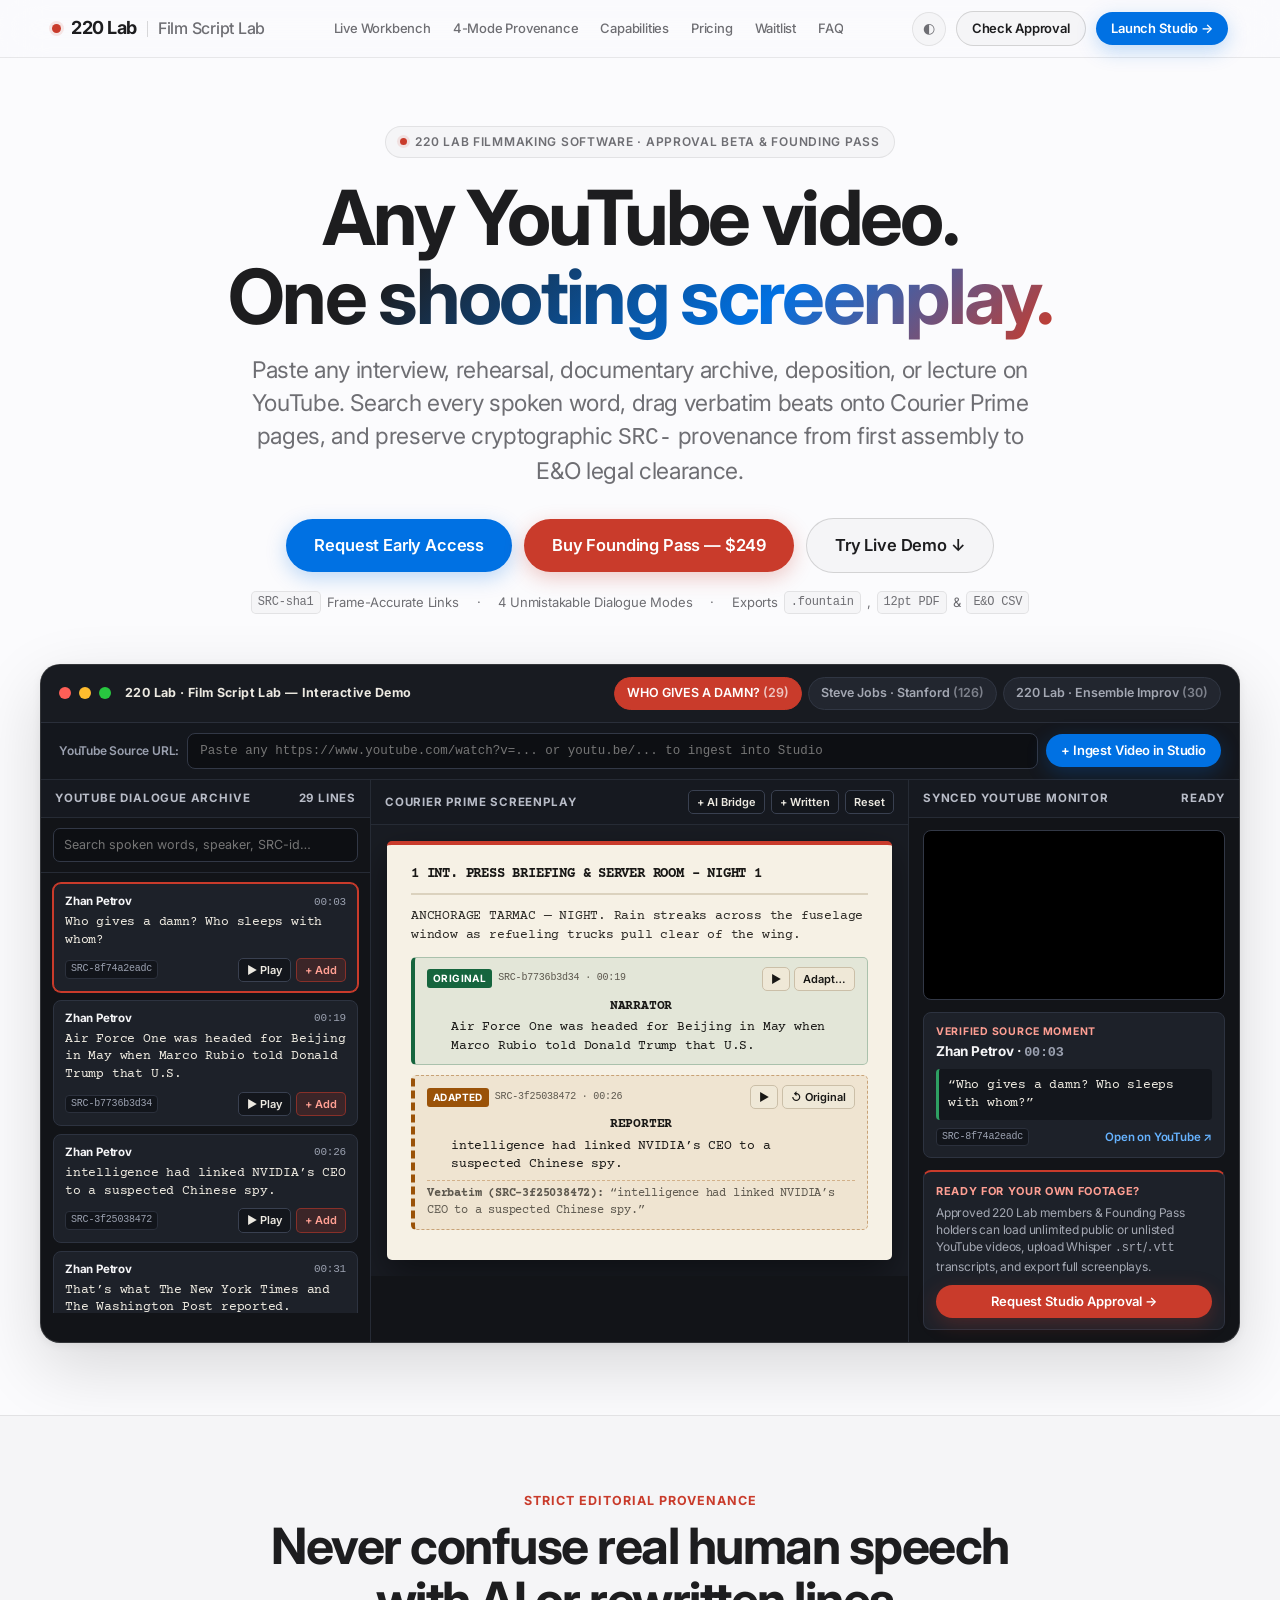
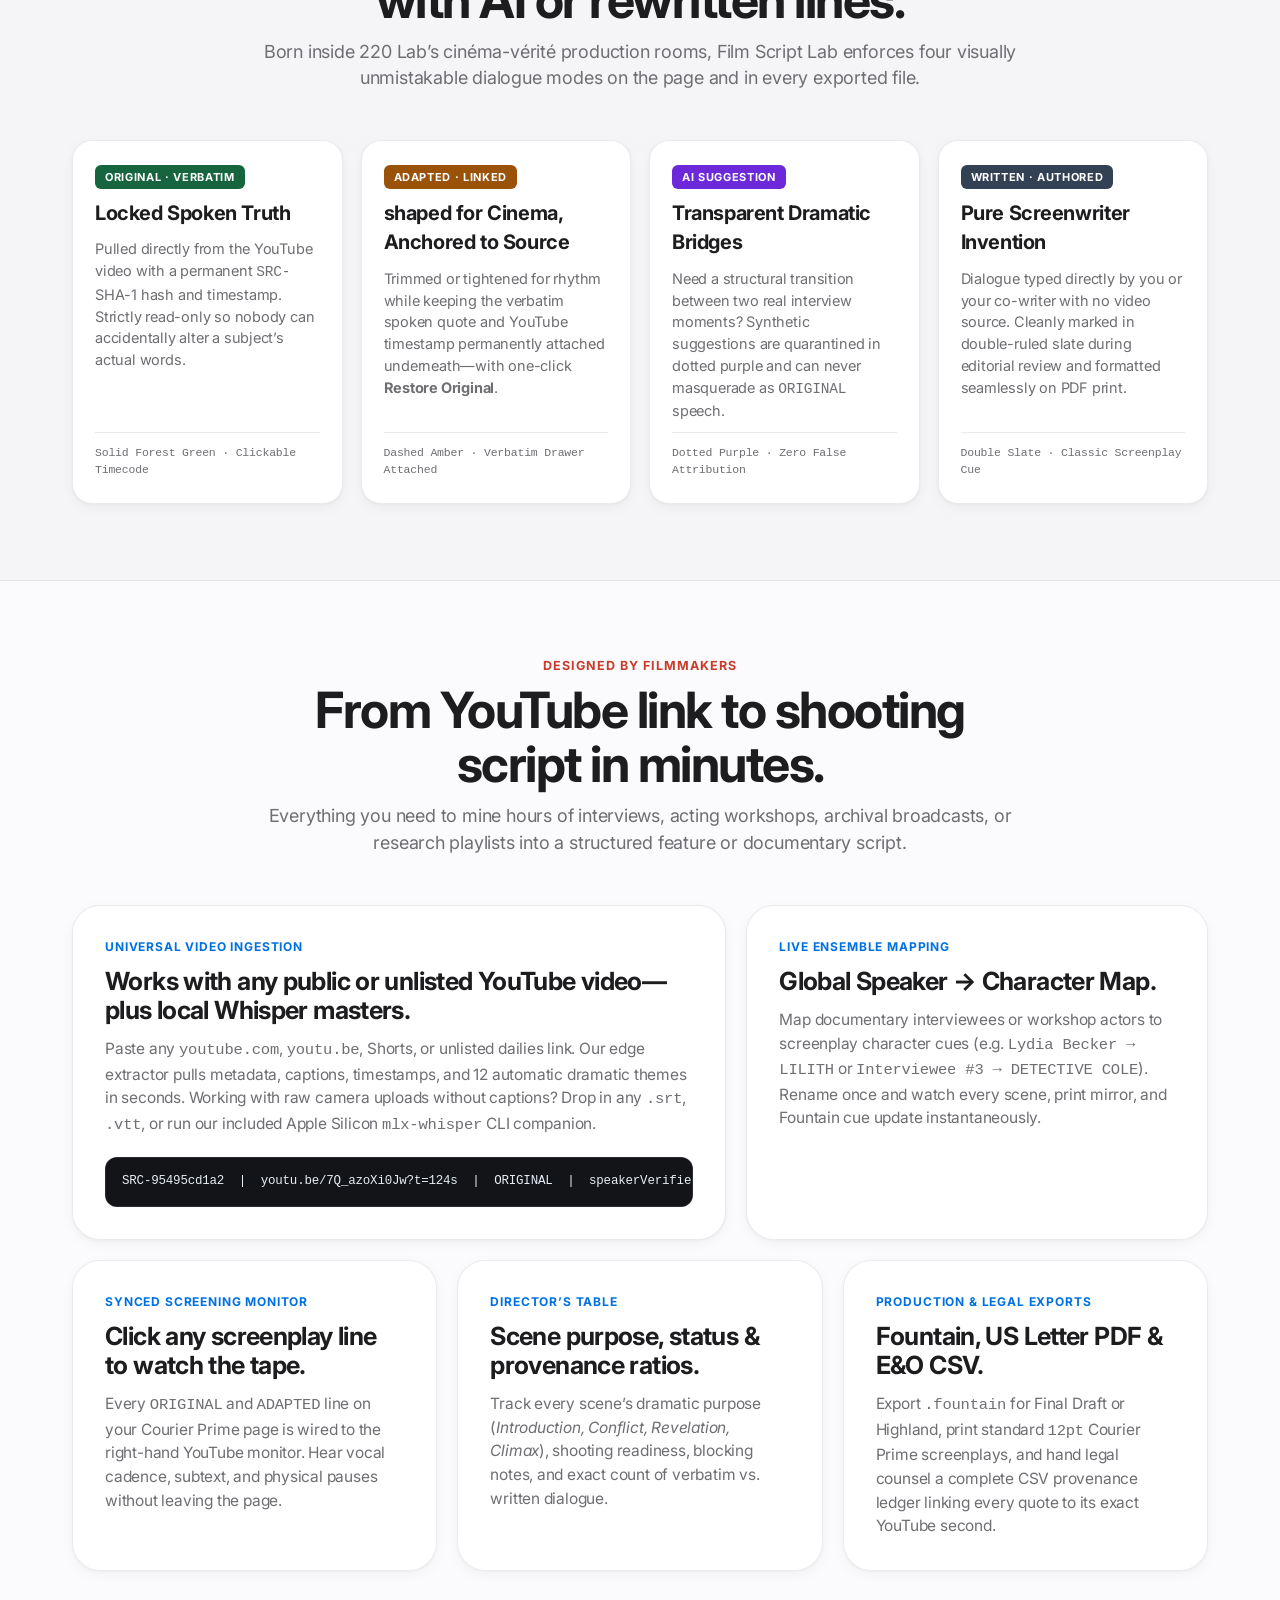
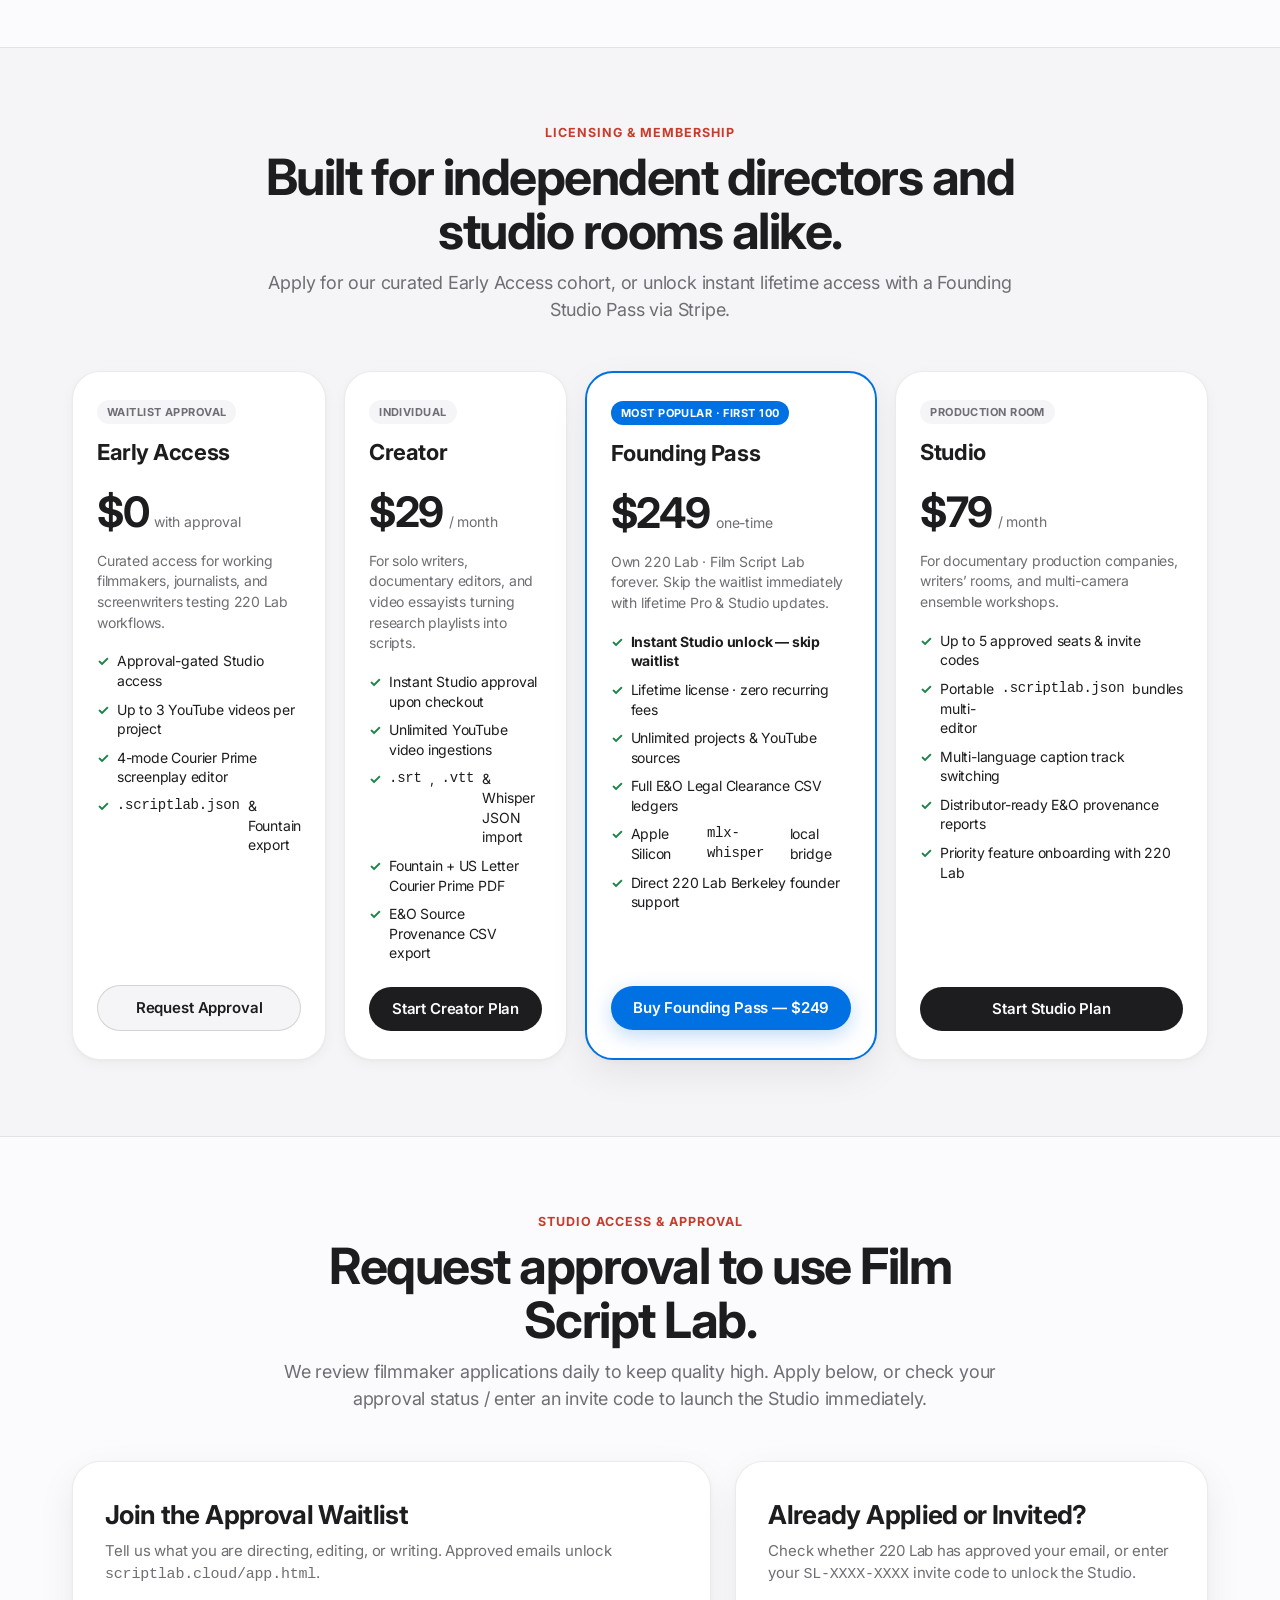
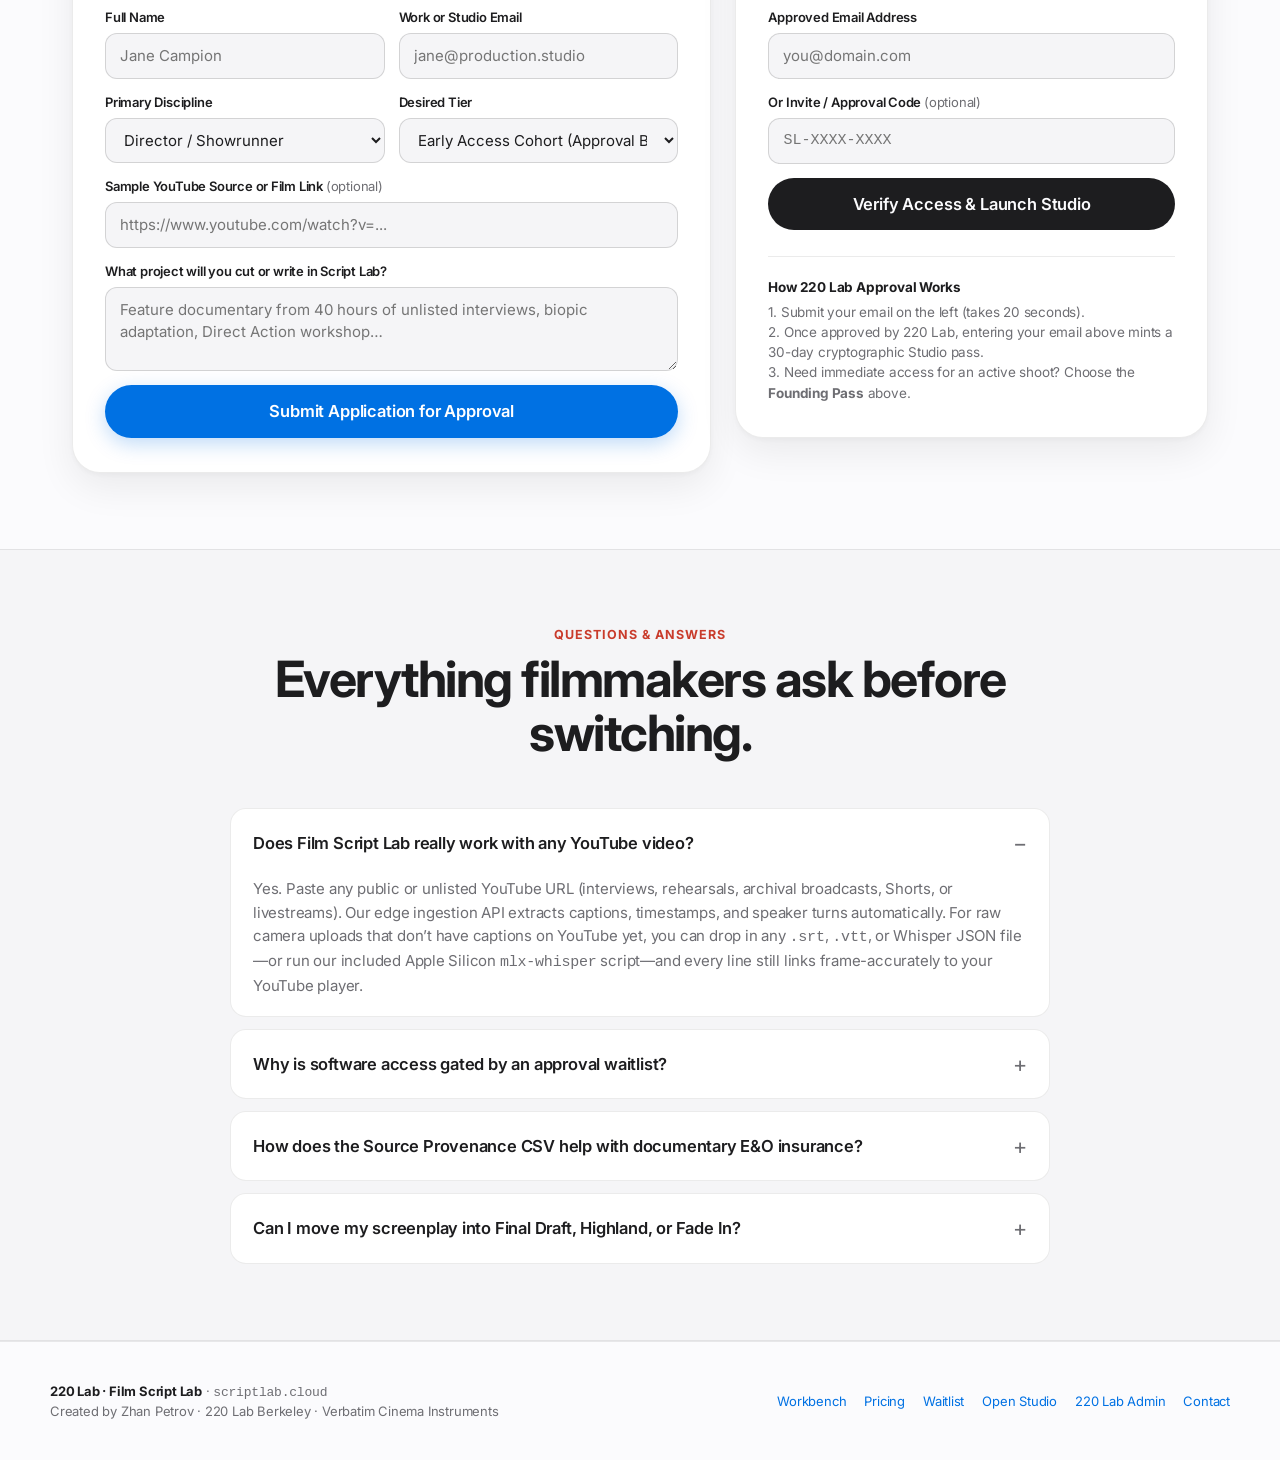
==== index.html @ 3b2b74d0 "Launch 220 Lab · Film Script Lab (scriptlab.cloud) — Apple-design product, waitlist approval gate, e" ====
<!doctype html>
<html lang="en">
<head>
  <meta charset="utf-8" />
  <meta name="viewport" content="width=device-width, initial-scale=1, viewport-fit=cover" />
  <title>220 Lab · Film Script Lab — Turn Any YouTube Video Into a Shooting Screenplay</title>
  <meta name="description" content="Paste any YouTube video — interviews, rehearsals, documentary archives, lectures, or livestreams. Search timestamped dialogue, build Courier Prime scenes in 4 provenance modes, and export Fountain, PDF, and E&amp;O clearance ledgers." />
  <link rel="canonical" href="https://scriptlab.cloud/" />

  <!-- Open Graph / iMessage / Social Preview -->
  <meta property="og:type" content="website" />
  <meta property="og:site_name" content="220 Lab · Film Script Lab" />
  <meta property="og:url" content="https://scriptlab.cloud/" />
  <meta property="og:title" content="220 Lab · Film Script Lab — Verbatim YouTube-to-Screenplay Studio" />
  <meta property="og:description" content="Turn any YouTube video into a shooting screenplay with permanent SRC- SHA-1 timestamp provenance, 4 dialogue modes, Fountain, Courier Prime PDF, and E&amp;O CSV." />
  <meta property="og:image" content="https://scriptlab.cloud/assets/og-card.jpg" />
  <meta property="og:image:width" content="1200" />
  <meta property="og:image:height" content="630" />

  <!-- Twitter Card -->
  <meta name="twitter:card" content="summary_large_image" />
  <meta name="twitter:title" content="220 Lab · Film Script Lab" />
  <meta name="twitter:description" content="Turn any YouTube video into a shooting screenplay with frame-accurate SRC- provenance." />
  <meta name="twitter:image" content="https://scriptlab.cloud/assets/og-card.jpg" />

  <link rel="icon" type="image/svg+xml" href="assets/favicon.svg" />
  <link rel="preconnect" href="https://fonts.googleapis.com" />
  <link rel="preconnect" href="https://fonts.gstatic.com" crossorigin />
  <link href="https://fonts.googleapis.com/css2?family=Courier+Prime:ital,wght@0,400;0,700;1,400&family=Inter:wght@400;500;600;700&display=swap" rel="stylesheet" />
  <link rel="stylesheet" href="styles/apple-product.css?v=20261116" />
</head>
<body id="top">

  <!-- STICKY APPLE FROSTED GLASS BAR -->
  <header class="apple-bar">
    <div class="apple-bar-inner">
      <a class="wordmark" href="#top" aria-label="220 Lab Film Script Lab Home">
        <span class="tally-dot" aria-hidden="true"></span>
        <span class="wordmark-brand">220 Lab</span>
        <span class="wordmark-divider" aria-hidden="true"></span>
        <span class="wordmark-product">Film Script Lab</span>
      </a>

      <nav class="bar-nav" aria-label="Primary">
        <a class="bar-link" href="#live-preview">Live Workbench</a>
        <a class="bar-link" href="#provenance">4-Mode Provenance</a>
        <a class="bar-link" href="#capabilities">Capabilities</a>
        <a class="bar-link" href="#pricing">Pricing</a>
        <a class="bar-link" href="#waitlist">Waitlist</a>
        <a class="bar-link" href="#faq">FAQ</a>
      </nav>

      <div class="bar-actions">
        <button type="button" class="theme-btn" id="theme-toggle" title="Switch Light / Dark appearance" aria-label="Toggle color theme">◐</button>
        <a class="btn-pill secondary sm" href="#waitlist" id="nav-status-btn">Check Approval</a>
        <a class="btn-pill primary sm" href="app.html" id="nav-launch-btn">Launch Studio →</a>
      </div>
    </div>
  </header>

  <main>
    <!-- HERO -->
    <section class="hero-section">
      <div class="eyebrow-pill">
        <span class="tally-dot" style="width:7px;height:7px;"></span>
        <span>220 Lab Filmmaking Software · Approval Beta &amp; Founding Pass</span>
      </div>

      <h1 class="hero-title">
        Any YouTube video.<br />
        <span class="gradient-span">One shooting screenplay.</span>
      </h1>

      <p class="hero-lede">
        Paste any interview, rehearsal, documentary archive, deposition, or lecture on YouTube.
        Search every spoken word, drag verbatim beats onto Courier Prime pages, and preserve cryptographic
        <code>SRC-</code> provenance from first assembly to E&amp;O legal clearance.
      </p>

      <div class="hero-cta-row">
        <a class="btn-pill primary lg" href="#waitlist">Request Early Access</a>
        <button type="button" class="btn-pill cinema lg" data-checkout-tier="lifetime">Buy Founding Pass — $249</button>
        <a class="btn-pill secondary lg" href="#live-preview">Try Live Demo ↓</a>
      </div>

      <div class="hero-proof-strip">
        <span><code>SRC-sha1</code> Frame-Accurate Links</span>
        <span>·</span>
        <span>4 Unmistakable Dialogue Modes</span>
        <span>·</span>
        <span>Exports <code>.fountain</code>, <code>12pt PDF</code> &amp; <code>E&amp;O CSV</code></span>
      </div>
    </section>

    <!-- INTERACTIVE LIVE WORKBENCH SHOWCASE -->
    <section class="showcase-wrap" id="live-preview" aria-label="Interactive Film Script Lab Preview">
      <div class="macos-window">
        <div class="macos-titlebar">
          <div style="display:flex;align-items:center;gap:14px;">
            <div class="macos-dots" aria-hidden="true"><i></i><i></i><i></i></div>
            <span style="font-size:12.5px;font-weight:700;letter-spacing:0.03em;color:#ece9e1;">220 Lab · Film Script Lab — Interactive Demo</span>
          </div>

          <div class="showcase-source-tabs" id="demo-source-tabs" role="tablist" aria-label="Demo YouTube video sources"></div>
        </div>

        <form class="showcase-url-bar" id="demo-custom-url-form">
          <span style="font-size:12px;font-weight:600;color:#9ba1b0;">YouTube Source URL:</span>
          <input
            type="url"
            id="demo-custom-url"
            class="showcase-url-input"
            placeholder="Paste any https://www.youtube.com/watch?v=... or youtu.be/... to ingest into Studio"
            aria-label="Paste any YouTube URL"
          />
          <button type="submit" class="btn-pill primary sm">+ Ingest Video in Studio</button>
        </form>

        <div class="showcase-grid">
          <!-- Col 1: Verbatim YouTube Archive -->
          <div class="sc-col">
            <div class="sc-col-head">
              <span>YouTube Dialogue Archive</span>
              <span id="demo-line-count">0 lines</span>
            </div>
            <div class="sc-search-wrap">
              <input type="search" id="demo-search" placeholder="Search spoken words, speaker, SRC-id…" aria-label="Search demo archive" />
            </div>
            <div class="sc-archive-cards" id="demo-archive-list"></div>
          </div>

          <!-- Col 2: Live Courier Prime Screenplay Page -->
          <div class="sc-col">
            <div class="sc-col-head">
              <span>Courier Prime Screenplay</span>
              <div style="display:flex;gap:6px;">
                <button type="button" class="sc-mini-btn" id="demo-add-ai">+ AI Bridge</button>
                <button type="button" class="sc-mini-btn" id="demo-add-written">+ Written</button>
                <button type="button" class="sc-mini-btn" id="demo-reset-script">Reset</button>
              </div>
            </div>
            <div class="sc-paper-stage">
              <div class="sc-paper" id="demo-paper"></div>
            </div>
          </div>

          <!-- Col 3: Synced YouTube Source Monitor -->
          <div class="sc-col">
            <div class="sc-col-head">
              <span>Synced YouTube Monitor</span>
              <span id="demo-player-status">Ready</span>
            </div>
            <div class="sc-film-body">
              <div class="sc-yt-box">
                <div id="landing-yt-player"></div>
              </div>
              <div class="sc-inspector" id="demo-inspector"></div>
              <div class="sc-inspector" style="border-top:2px solid #c93b2b;">
                <div style="font-size:11px;font-weight:700;text-transform:uppercase;letter-spacing:0.06em;color:#ff9f93;margin-bottom:4px;">Ready for Your Own Footage?</div>
                <p style="color:#a4a8b3;line-height:1.45;margin-bottom:10px;">
                  Approved 220 Lab members &amp; Founding Pass holders can load unlimited public or unlisted YouTube videos, upload Whisper <code>.srt</code>/<code>.vtt</code> transcripts, and export full screenplays.
                </p>
                <a href="#waitlist" class="btn-pill cinema sm" style="width:100%;">Request Studio Approval →</a>
              </div>
            </div>
          </div>
        </div>
      </div>
    </section>

    <!-- 4-MODE PROVENANCE ARCHITECTURE -->
    <div class="apple-section-alt" id="provenance">
      <section class="apple-section">
        <header class="section-header">
          <p class="section-kicker">Strict Editorial Provenance</p>
          <h2 class="section-title">Never confuse real human speech with AI or rewritten lines.</h2>
          <p class="section-sub">
            Born inside 220 Lab’s cinéma-vérité production rooms, Film Script Lab enforces four visually unmistakable dialogue modes on the page and in every exported file.
          </p>
        </header>

        <div class="modes-grid">
          <article class="mode-card orig">
            <span class="mode-pill-demo">ORIGINAL · Verbatim</span>
            <h3>Locked Spoken Truth</h3>
            <p>
              Pulled directly from the YouTube video with a permanent <code>SRC-</code> SHA-1 hash and timestamp. Strictly read-only so nobody can accidentally alter a subject’s actual words.
            </p>
            <div class="mode-rule">Solid Forest Green · Clickable Timecode</div>
          </article>

          <article class="mode-card adapt">
            <span class="mode-pill-demo">ADAPTED · Linked</span>
            <h3> shaped for Cinema, Anchored to Source</h3>
            <p>
              Trimmed or tightened for rhythm while keeping the verbatim spoken quote and YouTube timestamp permanently attached underneath—with one-click <strong>Restore Original</strong>.
            </p>
            <div class="mode-rule">Dashed Amber · Verbatim Drawer Attached</div>
          </article>

          <article class="mode-card ai">
            <span class="mode-pill-demo">AI SUGGESTION</span>
            <h3>Transparent Dramatic Bridges</h3>
            <p>
              Need a structural transition between two real interview moments? Synthetic suggestions are quarantined in dotted purple and can never masquerade as <code>ORIGINAL</code> speech.
            </p>
            <div class="mode-rule">Dotted Purple · Zero False Attribution</div>
          </article>

          <article class="mode-card written">
            <span class="mode-pill-demo">WRITTEN · Authored</span>
            <h3>Pure Screenwriter Invention</h3>
            <p>
              Dialogue typed directly by you or your co-writer with no video source. Cleanly marked in double-ruled slate during editorial review and formatted seamlessly on PDF print.
            </p>
            <div class="mode-rule">Double Slate · Classic Screenplay Cue</div>
          </article>
        </div>
      </section>
    </div>

    <!-- CAPABILITIES BENTO GRID -->
    <section class="apple-section" id="capabilities">
      <header class="section-header">
        <p class="section-kicker">Designed by Filmmakers</p>
        <h2 class="section-title">From YouTube link to shooting script in minutes.</h2>
        <p class="section-sub">
          Everything you need to mine hours of interviews, acting workshops, archival broadcasts, or research playlists into a structured feature or documentary script.
        </p>
      </header>

      <div class="bento-grid">
        <article class="bento-card bento-span-7">
          <span class="bento-eyebrow">Universal Video Ingestion</span>
          <h3>Works with any public or unlisted YouTube video—plus local Whisper masters.</h3>
          <p>
            Paste any <code>youtube.com</code>, <code>youtu.be</code>, Shorts, or unlisted dailies link. Our edge extractor pulls metadata, captions, timestamps, and 12 automatic dramatic themes in seconds. Working with raw camera uploads without captions? Drop in any <code>.srt</code>, <code>.vtt</code>, or run our included Apple Silicon <code>mlx-whisper</code> CLI companion.
          </p>
          <pre class="code-snippet">SRC-95495cd1a2  |  youtu.be/7Q_azoXi0Jw?t=124s  |  ORIGINAL  |  speakerVerified: true</pre>
        </article>

        <article class="bento-card bento-span-5">
          <span class="bento-eyebrow">Live Ensemble Mapping</span>
          <h3>Global Speaker → Character Map.</h3>
          <p>
            Map documentary interviewees or workshop actors to screenplay character cues (e.g. <code>Lydia Becker → LILITH</code> or <code>Interviewee #3 → DETECTIVE COLE</code>). Rename once and watch every scene, print mirror, and Fountain cue update instantaneously.
          </p>
        </article>

        <article class="bento-card bento-span-4">
          <span class="bento-eyebrow">Synced Screening Monitor</span>
          <h3>Click any screenplay line to watch the tape.</h3>
          <p>
            Every <code>ORIGINAL</code> and <code>ADAPTED</code> line on your Courier Prime page is wired to the right-hand YouTube monitor. Hear vocal cadence, subtext, and physical pauses without leaving the page.
          </p>
        </article>

        <article class="bento-card bento-span-4">
          <span class="bento-eyebrow">Director’s Table</span>
          <h3>Scene purpose, status &amp; provenance ratios.</h3>
          <p>
            Track every scene’s dramatic purpose (<em>Introduction, Conflict, Revelation, Climax</em>), shooting readiness, blocking notes, and exact count of verbatim vs. written dialogue.
          </p>
        </article>

        <article class="bento-card bento-span-4">
          <span class="bento-eyebrow">Production &amp; Legal Exports</span>
          <h3>Fountain, US Letter PDF &amp; E&amp;O CSV.</h3>
          <p>
            Export <code>.fountain</code> for Final Draft or Highland, print standard <code>12pt</code> Courier Prime screenplays, and hand legal counsel a complete CSV provenance ledger linking every quote to its exact YouTube second.
          </p>
        </article>
      </div>
    </section>

    <!-- COMMERCIAL PRICING -->
    <div class="apple-section-alt" id="pricing">
      <section class="apple-section">
        <header class="section-header">
          <p class="section-kicker">Licensing &amp; Membership</p>
          <h2 class="section-title">Built for independent directors and studio rooms alike.</h2>
          <p class="section-sub">
            Apply for our curated Early Access cohort, or unlock instant lifetime access with a Founding Studio Pass via Stripe.
          </p>
        </header>

        <div class="pricing-grid">
          <!-- Tier 1: Approval Cohort -->
          <article class="price-card">
            <span class="price-badge">Waitlist Approval</span>
            <h3>Early Access</h3>
            <div class="price-figure">
              <span class="price-amount">$0</span>
              <span class="price-period">with approval</span>
            </div>
            <p class="price-desc">Curated access for working filmmakers, journalists, and screenwriters testing 220 Lab workflows.</p>
            <ul class="price-features">
              <li>Approval-gated Studio access</li>
              <li>Up to 3 YouTube videos per project</li>
              <li>4-mode Courier Prime screenplay editor</li>
              <li><code>.scriptlab.json</code> &amp; Fountain export</li>
            </ul>
            <a href="#waitlist" class="btn-pill secondary" data-select-plan="beta">Request Approval</a>
          </article>

          <!-- Tier 2: Creator -->
          <article class="price-card">
            <span class="price-badge">Individual</span>
            <h3>Creator</h3>
            <div class="price-figure">
              <span class="price-amount">$29</span>
              <span class="price-period">/ month</span>
            </div>
            <p class="price-desc">For solo writers, documentary editors, and video essayists turning research playlists into scripts.</p>
            <ul class="price-features">
              <li>Instant Studio approval upon checkout</li>
              <li>Unlimited YouTube video ingestions</li>
              <li><code>.srt</code>, <code>.vtt</code> &amp; Whisper JSON import</li>
              <li>Fountain + US Letter Courier Prime PDF</li>
              <li>E&amp;O Source Provenance CSV export</li>
            </ul>
            <button type="button" class="btn-pill dark-ink" data-checkout-tier="creator">Start Creator Plan</button>
          </article>

          <!-- Tier 3: Founding Lifetime Pass (Featured) -->
          <article class="price-card featured">
            <span class="price-badge">Most Popular · First 100</span>
            <h3>Founding Pass</h3>
            <div class="price-figure">
              <span class="price-amount">$249</span>
              <span class="price-period">one-time</span>
            </div>
            <p class="price-desc">Own 220 Lab · Film Script Lab forever. Skip the waitlist immediately with lifetime Pro &amp; Studio updates.</p>
            <ul class="price-features">
              <li><strong>Instant Studio unlock — skip waitlist</strong></li>
              <li>Lifetime license · zero recurring fees</li>
              <li>Unlimited projects &amp; YouTube sources</li>
              <li>Full E&amp;O Legal Clearance CSV ledgers</li>
              <li>Apple Silicon <code>mlx-whisper</code> local bridge</li>
              <li>Direct 220 Lab Berkeley founder support</li>
            </ul>
            <button type="button" class="btn-pill primary" data-checkout-tier="lifetime">Buy Founding Pass — $249</button>
          </article>

          <!-- Tier 4: Studio -->
          <article class="price-card">
            <span class="price-badge">Production Room</span>
            <h3>Studio</h3>
            <div class="price-figure">
              <span class="price-amount">$79</span>
              <span class="price-period">/ month</span>
            </div>
            <p class="price-desc">For documentary production companies, writers’ rooms, and multi-camera ensemble workshops.</p>
            <ul class="price-features">
              <li>Up to 5 approved seats &amp; invite codes</li>
              <li>Portable multi-editor <code>.scriptlab.json</code> bundles</li>
              <li>Multi-language caption track switching</li>
              <li>Distributor-ready E&amp;O provenance reports</li>
              <li>Priority feature onboarding with 220 Lab</li>
            </ul>
            <button type="button" class="btn-pill dark-ink" data-checkout-tier="studio">Start Studio Plan</button>
          </article>
        </div>

        <div id="checkout-feedback" class="status-banner" hidden style="max-width:740px;margin:22px auto 0;text-align:center;"></div>
      </section>
    </div>

    <!-- WAITLIST APPLICATION & APPROVAL CHECKER -->
    <section class="apple-section" id="waitlist">
      <header class="section-header">
        <p class="section-kicker">Studio Access &amp; Approval</p>
        <h2 class="section-title">Request approval to use Film Script Lab.</h2>
        <p class="section-sub">
          We review filmmaker applications daily to keep quality high. Apply below, or check your approval status / enter an invite code to launch the Studio immediately.
        </p>
      </header>

      <div class="waitlist-split">
        <!-- Left: Apply to Waitlist -->
        <div class="apple-panel">
          <h3>Join the Approval Waitlist</h3>
          <p>Tell us what you are directing, editing, or writing. Approved emails unlock <code>scriptlab.cloud/app.html</code>.</p>

          <form id="waitlist-form">
            <div class="form-grid">
              <div class="form-field">
                <label for="wl-name">Full Name</label>
                <input type="text" id="wl-name" class="apple-input" placeholder="Jane Campion" required />
              </div>
              <div class="form-field">
                <label for="wl-email">Work or Studio Email</label>
                <input type="email" id="wl-email" class="apple-input" placeholder="jane@production.studio" required />
              </div>
            </div>

            <div class="form-grid">
              <div class="form-field">
                <label for="wl-role">Primary Discipline</label>
                <select id="wl-role" class="apple-select">
                  <option value="Director / Showrunner">Director / Showrunner</option>
                  <option value="Screenwriter">Screenwriter</option>
                  <option value="Documentary Editor">Documentary Editor</option>
                  <option value="Producer / Studio">Producer / Studio</option>
                  <option value="Investigative Journalist">Investigative Journalist</option>
                  <option value="Video Essayist / Creator">Video Essayist / Creator</option>
                </select>
              </div>
              <div class="form-field">
                <label for="wl-plan">Desired Tier</label>
                <select id="wl-plan" class="apple-select">
                  <option value="beta">Early Access Cohort (Approval Beta)</option>
                  <option value="lifetime">Founding Lifetime Pass ($249)</option>
                  <option value="creator">Creator ($29/mo)</option>
                  <option value="studio">Studio ($79/mo)</option>
                </select>
              </div>
            </div>

            <div class="form-field">
              <label for="wl-yt">Sample YouTube Source or Film Link <span style="font-weight:400;color:var(--text-2);">(optional)</span></label>
              <input type="url" id="wl-yt" class="apple-input" placeholder="https://www.youtube.com/watch?v=..." />
            </div>

            <div class="form-field">
              <label for="wl-notes">What project will you cut or write in Script Lab?</label>
              <textarea id="wl-notes" class="apple-textarea" placeholder="Feature documentary from 40 hours of unlisted interviews, biopic adaptation, Direct Action workshop…"></textarea>
            </div>

            <button type="submit" class="btn-pill primary lg" id="wl-submit-btn" style="width:100%;">
              Submit Application for Approval
            </button>

            <div id="wl-result" class="status-banner" hidden></div>
          </form>
        </div>

        <!-- Right: Check Approval Status / Enter Invite Code -->
        <div class="apple-panel">
          <h3>Already Applied or Invited?</h3>
          <p>Check whether 220 Lab has approved your email, or enter your <code>SL-XXXX-XXXX</code> invite code to unlock the Studio.</p>

          <form id="status-check-form">
            <div class="form-field">
              <label for="chk-email">Approved Email Address</label>
              <input type="email" id="chk-email" class="apple-input" placeholder="you@domain.com" />
            </div>

            <div class="form-field">
              <label for="chk-code">Or Invite / Approval Code <span style="font-weight:400;color:var(--text-2);">(optional)</span></label>
              <input type="text" id="chk-code" class="apple-input" placeholder="SL-XXXX-XXXX" style="font-family:var(--mono);text-transform:uppercase;" />
            </div>

            <button type="submit" class="btn-pill dark-ink lg" id="chk-submit-btn" style="width:100%;">
              Verify Access &amp; Launch Studio
            </button>

            <div id="chk-result" class="status-banner" hidden></div>
          </form>

          <div style="margin-top:26px;padding-top:20px;border-top:1px solid var(--line);font-size:13.5px;color:var(--text-2);line-height:1.5;">
            <strong style="color:var(--text);display:block;margin-bottom:4px;">How 220 Lab Approval Works</strong>
            1. Submit your email on the left (takes 20 seconds).<br />
            2. Once approved by 220 Lab, entering your email above mints a 30-day cryptographic Studio pass.<br />
            3. Need immediate access for an active shoot? Choose the <strong>Founding Pass</strong> above.
          </div>
        </div>
      </div>
    </section>

    <!-- FAQ -->
    <div class="apple-section-alt" id="faq">
      <section class="apple-section">
        <header class="section-header">
          <p class="section-kicker">Questions &amp; Answers</p>
          <h2 class="section-title">Everything filmmakers ask before switching.</h2>
        </header>

        <div class="faq-list">
          <details class="faq-item" open>
            <summary>Does Film Script Lab really work with any YouTube video?</summary>
            <p>
              Yes. Paste any public or unlisted YouTube URL (interviews, rehearsals, archival broadcasts, Shorts, or livestreams). Our edge ingestion API extracts captions, timestamps, and speaker turns automatically. For raw camera uploads that don’t have captions on YouTube yet, you can drop in any <code>.srt</code>, <code>.vtt</code>, or Whisper JSON file—or run our included Apple Silicon <code>mlx-whisper</code> script—and every line still links frame-accurately to your YouTube player.
            </p>
          </details>

          <details class="faq-item">
            <summary>Why is software access gated by an approval waitlist?</summary>
            <p>
              220 Lab builds precision filmmaking instruments with working directors and editors. Reviewing waitlist cohorts lets us onboard productions cleanly, protect edge caption ingestion capacity, and support every filmmaker personally—while offering Founding Pass checkout for productions that need immediate day-one access.
            </p>
          </details>

          <details class="faq-item">
            <summary>How does the Source Provenance CSV help with documentary E&amp;O insurance?</summary>
            <p>
              Errors &amp; Omissions (E&amp;O) clearance requires proving where verbatim quotes came from and distinguishing exact speech from dramatized adaptation. Every <code>ORIGINAL</code> and <code>ADAPTED</code> line in Film Script Lab carries a SHA-1 <code>SRC-</code> ID, original spoken text, final screenplay text, and a clickable <code>https://youtu.be/...?t=124s</code> timestamp link in one clean CSV ledger.
            </p>
          </details>

          <details class="faq-item">
            <summary>Can I move my screenplay into Final Draft, Highland, or Fade In?</summary>
            <p>
              Instantly. Press <code>⌘E</code> to export standard <code>.fountain</code> syntax (compatible with Final Draft, Highland 2, Fade In, WriterDuet, and Arc Studio) with provenance notes preserved in non-printing <code>[[brackets]]</code>, or print industry-standard <code>12pt</code> Courier Prime US Letter PDFs directly from your browser.
            </p>
          </details>
        </div>
      </section>
    </div>
  </main>

  <footer class="apple-footer">
    <div class="apple-footer-inner">
      <div>
        <strong style="color:var(--text);">220 Lab · Film Script Lab</strong> · <code>scriptlab.cloud</code><br />
        <span>Created by Zhan Petrov · 220 Lab Berkeley · Verbatim Cinema Instruments</span>
      </div>
      <div class="footer-links">
        <a href="#live-preview">Workbench</a>
        <a href="#pricing">Pricing</a>
        <a href="#waitlist">Waitlist</a>
        <a href="app.html">Open Studio</a>
        <a href="admin.html">220 Lab Admin</a>
        <a href="mailto:zhanpetrov8@gmail.com">Contact</a>
      </div>
    </div>
  </footer>

  <script src="https://www.youtube.com/iframe_api" async></script>
  <script src="config.js?v=20261116"></script>
  <script src="scripts/analytics.js?v=20261116"></script>
  <script src="data/demo_sources.js?v=20261116"></script>
  <script src="scripts/landing.js?v=20261116"></script>
</body>
</html>
---- styles/apple-product.css ----
/* ==========================================================================
   220 LAB · FILM SCRIPT LAB (scriptlab.cloud)
   Apple Cupertino Commercial Product Design System + Waitlist & Approval Gate
   ========================================================================== */

:root {
  --bg: #fbfbfd;
  --surface: #ffffff;
  --surface-2: #f5f5f7;
  --surface-3: #e8e8ed;
  --text: #1d1d1f;
  --text-2: #6e6e73;
  --text-3: #86868b;
  --line: rgba(0, 0, 0, 0.08);
  --line-strong: rgba(0, 0, 0, 0.14);
  --accent: #0071e3;
  --accent-hover: #0077ed;
  --accent-soft: rgba(0, 113, 227, 0.1);
  --accent-text: #ffffff;
  --tally: #c93b2b;
  --tally-soft: rgba(201, 59, 43, 0.11);
  --green: #1d8348;
  --green-soft: rgba(29, 131, 72, 0.12);
  --amber: #b45309;
  --amber-soft: rgba(180, 83, 9, 0.12);
  --purple: #6d28d9;
  --purple-soft: rgba(109, 40, 217, 0.1);
  --bar: rgba(251, 251, 253, 0.8);
  --shadow-sm: 0 1px 3px rgba(0, 0, 0, 0.04), 0 4px 14px rgba(0, 0, 0, 0.04);
  --shadow-md: 0 2px 6px rgba(0, 0, 0, 0.04), 0 14px 38px rgba(0, 0, 0, 0.07);
  --shadow-xl: 0 24px 68px rgba(0, 0, 0, 0.14), 0 2px 10px rgba(0, 0, 0, 0.06);
  --radius-sm: 12px;
  --radius: 20px;
  --radius-lg: 28px;
  --font: -apple-system, BlinkMacSystemFont, "SF Pro Text", "Inter", "Helvetica Neue", Helvetica, Arial, sans-serif;
  --font-display: -apple-system, BlinkMacSystemFont, "SF Pro Display", "Inter", "Helvetica Neue", Helvetica, Arial, sans-serif;
  --mono: ui-monospace, "SF Mono", SFMono-Regular, Menlo, Monaco, monospace;
  --courier: "Courier Prime", "Courier New", Courier, monospace;
}

@media (prefers-color-scheme: dark) {
  :root:not([data-theme="light"]) {
    --bg: #000000;
    --surface: #151517;
    --surface-2: #1d1d1f;
    --surface-3: #2c2c2e;
    --text: #f5f5f7;
    --text-2: #a1a1a6;
    --text-3: #6e6e73;
    --line: rgba(255, 255, 255, 0.1);
    --line-strong: rgba(255, 255, 255, 0.18);
    --accent: #2997ff;
    --accent-hover: #40a2ff;
    --accent-soft: rgba(41, 151, 255, 0.14);
    --tally: #e04f3e;
    --tally-soft: rgba(224, 79, 62, 0.16);
    --green: #30d158;
    --green-soft: rgba(48, 209, 88, 0.15);
    --amber: #ff9f0a;
    --amber-soft: rgba(255, 159, 10, 0.15);
    --purple: #bf5af2;
    --purple-soft: rgba(191, 90, 242, 0.15);
    --bar: rgba(12, 12, 14, 0.78);
    --shadow-sm: 0 4px 18px rgba(0, 0, 0, 0.35);
    --shadow-md: 0 14px 40px rgba(0, 0, 0, 0.5);
    --shadow-xl: 0 28px 80px rgba(0, 0, 0, 0.72);
  }
}

html[data-theme="dark"] {
  --bg: #000000;
  --surface: #151517;
  --surface-2: #1d1d1f;
  --surface-3: #2c2c2e;
  --text: #f5f5f7;
  --text-2: #a1a1a6;
  --text-3: #6e6e73;
  --line: rgba(255, 255, 255, 0.1);
  --line-strong: rgba(255, 255, 255, 0.18);
  --accent: #2997ff;
  --accent-hover: #40a2ff;
  --accent-soft: rgba(41, 151, 255, 0.14);
  --tally: #e04f3e;
  --tally-soft: rgba(224, 79, 62, 0.16);
  --green: #30d158;
  --green-soft: rgba(48, 209, 88, 0.15);
  --amber: #ff9f0a;
  --amber-soft: rgba(255, 159, 10, 0.15);
  --purple: #bf5af2;
  --purple-soft: rgba(191, 90, 242, 0.15);
  --bar: rgba(12, 12, 14, 0.78);
  --shadow-sm: 0 4px 18px rgba(0, 0, 0, 0.35);
  --shadow-md: 0 14px 40px rgba(0, 0, 0, 0.5);
  --shadow-xl: 0 28px 80px rgba(0, 0, 0, 0.72);
}

*, *::before, *::after {
  box-sizing: border-box;
  margin: 0;
  padding: 0;
}

[hidden] {
  display: none !important;
}

html {
  scroll-behavior: smooth;
}

body {
  background: var(--bg);
  color: var(--text);
  font-family: var(--font);
  font-size: 17px;
  line-height: 1.47059;
  letter-spacing: -0.012em;
  -webkit-font-smoothing: antialiased;
  -moz-osx-font-smoothing: grayscale;
}

a {
  color: var(--accent);
  text-decoration: none;
}
a:hover {
  text-decoration: underline;
}

button, input, select, textarea {
  font: inherit;
  color: inherit;
}

button {
  cursor: pointer;
  border: 0;
  background: none;
}

/* ---------- Sticky Frosted-Glass Apple Bar ---------- */
.apple-bar {
  position: sticky;
  top: 0;
  z-index: 50;
  background: var(--bar);
  backdrop-filter: saturate(180%) blur(20px);
  -webkit-backdrop-filter: saturate(180%) blur(20px);
  border-bottom: 1px solid var(--line);
}

.apple-bar-inner {
  max-width: 1220px;
  margin: 0 auto;
  padding: 11px 22px;
  display: flex;
  align-items: center;
  justify-content: space-between;
  gap: 18px;
}

.wordmark {
  display: inline-flex;
  align-items: center;
  gap: 10px;
  color: var(--text);
  font-family: var(--font-display);
  white-space: nowrap;
  flex-shrink: 0;
}
.wordmark:hover {
  text-decoration: none;
}

.tally-dot {
  width: 9px;
  height: 9px;
  border-radius: 50%;
  background: var(--tally);
  box-shadow: 0 0 0 3px var(--tally-soft);
  flex-shrink: 0;
}

.wordmark-brand {
  font-weight: 700;
  font-size: 18px;
  letter-spacing: -0.025em;
}

.wordmark-divider {
  width: 1px;
  height: 16px;
  background: var(--line-strong);
}

.wordmark-product {
  font-weight: 500;
  font-size: 16px;
  color: var(--text-2);
  letter-spacing: -0.015em;
}

.bar-nav {
  display: flex;
  align-items: center;
  gap: 22px;
  overflow-x: auto;
  scrollbar-width: none;
}
.bar-nav::-webkit-scrollbar {
  display: none;
}

.bar-link {
  font-size: 13px;
  font-weight: 500;
  color: var(--text-2);
  white-space: nowrap;
  transition: color 0.18s;
}
.bar-link:hover {
  color: var(--text);
  text-decoration: none;
}

.bar-actions {
  display: flex;
  align-items: center;
  gap: 10px;
  flex-shrink: 0;
}

.theme-btn {
  width: 34px;
  height: 34px;
  border-radius: 50%;
  background: var(--surface-2);
  border: 1px solid var(--line);
  display: grid;
  place-items: center;
  color: var(--text-2);
  font-size: 14px;
  transition: background 0.18s, color 0.18s;
}
.theme-btn:hover {
  background: var(--surface-3);
  color: var(--text);
}

/* ---------- Buttons ---------- */
.btn-pill {
  display: inline-flex;
  align-items: center;
  justify-content: center;
  gap: 8px;
  padding: 11px 22px;
  border-radius: 999px;
  font-size: 15px;
  font-weight: 600;
  letter-spacing: -0.01em;
  transition: transform 0.14s ease, background 0.18s ease, box-shadow 0.18s ease, filter 0.18s ease;
  white-space: nowrap;
}
.btn-pill:hover {
  text-decoration: none;
}
.btn-pill:active {
  transform: scale(0.97);
}

.btn-pill.sm {
  padding: 7px 15px;
  font-size: 13px;
}

.btn-pill.lg {
  padding: 14px 28px;
  font-size: 16.5px;
}

.btn-pill.primary {
  background: var(--accent);
  color: #ffffff;
  box-shadow: 0 6px 20px rgba(0, 113, 227, 0.25);
}
.btn-pill.primary:hover {
  background: var(--accent-hover);
}

.btn-pill.cinema {
  background: var(--tally);
  color: #ffffff;
  box-shadow: 0 6px 20px rgba(201, 59, 43, 0.26);
}
.btn-pill.cinema:hover {
  filter: brightness(1.07);
}

.btn-pill.secondary {
  background: var(--surface-2);
  color: var(--text);
  border: 1px solid var(--line-strong);
}
.btn-pill.secondary:hover {
  background: var(--surface-3);
}

.btn-pill.dark-ink {
  background: var(--text);
  color: var(--bg);
}
.btn-pill.dark-ink:hover {
  opacity: 0.9;
}

/* ---------- Hero ---------- */
.hero-section {
  max-width: 1120px;
  margin: 0 auto;
  padding: 68px 22px 42px;
  text-align: center;
}

.eyebrow-pill {
  display: inline-flex;
  align-items: center;
  gap: 8px;
  padding: 6px 14px;
  border-radius: 999px;
  background: var(--surface-2);
  border: 1px solid var(--line);
  font-size: 12px;
  font-weight: 600;
  letter-spacing: 0.06em;
  text-transform: uppercase;
  color: var(--text-2);
  margin-bottom: 20px;
}

.hero-title {
  font-family: var(--font-display);
  font-size: clamp(42px, 6.4vw, 76px);
  line-height: 1.04;
  font-weight: 700;
  letter-spacing: -0.035em;
  max-width: 940px;
  margin: 0 auto 18px;
}

.hero-title .gradient-span {
  background: linear-gradient(135deg, var(--text) 20%, var(--accent) 65%, var(--tally) 100%);
  -webkit-background-clip: text;
  background-clip: text;
  -webkit-text-fill-color: transparent;
}

.hero-lede {
  font-size: clamp(18px, 2.1vw, 23px);
  line-height: 1.44;
  color: var(--text-2);
  max-width: 790px;
  margin: 0 auto 30px;
  font-weight: 400;
  letter-spacing: -0.015em;
}

.hero-cta-row {
  display: flex;
  align-items: center;
  justify-content: center;
  gap: 12px;
  flex-wrap: wrap;
  margin-bottom: 18px;
}

.hero-proof-strip {
  display: flex;
  align-items: center;
  justify-content: center;
  gap: 18px;
  flex-wrap: wrap;
  font-size: 13px;
  color: var(--text-2);
}
.hero-proof-strip span {
  display: inline-flex;
  align-items: center;
  gap: 6px;
}
.hero-proof-strip code {
  font-family: var(--mono);
  font-size: 12px;
  background: var(--surface-2);
  border: 1px solid var(--line);
  padding: 2px 6px;
  border-radius: 5px;
}

/* ---------- Interactive Live Workbench Window ---------- */
.showcase-wrap {
  max-width: 1240px;
  margin: 0 auto;
  padding: 8px 20px 72px;
}

.macos-window {
  background: #121418;
  color: #ece9e1;
  border-radius: 20px;
  border: 1px solid rgba(255, 255, 255, 0.14);
  box-shadow: var(--shadow-xl);
  overflow: hidden;
}

.macos-titlebar {
  display: flex;
  align-items: center;
  justify-content: space-between;
  gap: 12px;
  flex-wrap: wrap;
  padding: 12px 18px;
  background: #181b21;
  border-bottom: 1px solid #2a2f3a;
}

.macos-dots {
  display: flex;
  align-items: center;
  gap: 8px;
}
.macos-dots i {
  width: 12px;
  height: 12px;
  border-radius: 50%;
  display: block;
}
.macos-dots i:nth-child(1) { background: #ff5f57; }
.macos-dots i:nth-child(2) { background: #febc2e; }
.macos-dots i:nth-child(3) { background: #28c840; }

.showcase-source-tabs {
  display: flex;
  align-items: center;
  gap: 6px;
  flex-wrap: wrap;
}

.showcase-tab {
  padding: 6px 12px;
  border-radius: 999px;
  font-size: 12.5px;
  font-weight: 600;
  color: #a4a8b3;
  background: #22262f;
  border: 1px solid #303643;
  transition: all 0.16s;
}
.showcase-tab:hover {
  color: #fff;
  border-color: #4b5468;
}
.showcase-tab.active {
  background: #c93b2b;
  border-color: #c93b2b;
  color: #fff;
}

.showcase-url-bar {
  display: flex;
  align-items: center;
  gap: 8px;
  padding: 10px 18px;
  background: #14171d;
  border-bottom: 1px solid #262b35;
  flex-wrap: wrap;
}

.showcase-url-input {
  flex: 1 1 280px;
  background: #0d0f13;
  border: 1px solid #323846;
  border-radius: 8px;
  padding: 8px 12px;
  color: #f5f5f7;
  font-family: var(--mono);
  font-size: 12.5px;
}
.showcase-url-input:focus {
  outline: none;
  border-color: #2997ff;
}

.showcase-grid {
  display: grid;
  grid-template-columns: 330px minmax(360px, 1fr) 330px;
  min-height: 530px;
}

@media (max-width: 1060px) {
  .showcase-grid {
    grid-template-columns: 1fr;
  }
}

.sc-col {
  display: flex;
  flex-direction: column;
  border-right: 1px solid #262b35;
  min-height: 0;
}
.sc-col:last-child {
  border-right: 0;
}

.sc-col-head {
  padding: 10px 14px;
  background: #161920;
  border-bottom: 1px solid #262b35;
  display: flex;
  align-items: center;
  justify-content: space-between;
  font-size: 11.5px;
  font-weight: 700;
  letter-spacing: 0.07em;
  text-transform: uppercase;
  color: #b8bcc7;
}

.sc-search-wrap {
  padding: 10px 12px;
  border-bottom: 1px solid #262b35;
}
.sc-search-wrap input {
  width: 100%;
  background: #0d0f13;
  border: 1px solid #323846;
  border-radius: 7px;
  padding: 7px 10px;
  font-size: 12.5px;
  color: #f5f5f7;
}
.sc-search-wrap input:focus {
  outline: none;
  border-color: #c93b2b;
}

.sc-archive-cards {
  padding: 10px 12px;
  overflow-y: auto;
  max-height: 440px;
  display: flex;
  flex-direction: column;
  gap: 8px;
}

.sc-card {
  background: #1d2129;
  border: 1px solid #2d3340;
  border-radius: 8px;
  padding: 9px 11px;
  text-align: left;
  transition: border-color 0.14s, background 0.14s;
}
.sc-card:hover {
  border-color: #495266;
  background: #232833;
}
.sc-card.active {
  border-color: #c93b2b;
  box-shadow: 0 0 0 1px #c93b2b;
}

.sc-card-meta {
  display: flex;
  align-items: center;
  justify-content: space-between;
  gap: 6px;
  font-size: 11.5px;
  margin-bottom: 4px;
}
.sc-card-spk {
  font-weight: 700;
  color: #f5f5f7;
}
.sc-card-tc {
  font-family: var(--mono);
  color: #9ba1b0;
  font-size: 11px;
}
.sc-card-txt {
  font-family: var(--courier);
  font-size: 12.5px;
  line-height: 1.42;
  color: #f0ece2;
  margin-bottom: 8px;
}
.sc-card-actions {
  display: flex;
  align-items: center;
  justify-content: space-between;
  gap: 6px;
}
.sc-src-tag {
  font-family: var(--mono);
  font-size: 10px;
  color: #9ba1b0;
  background: #12151b;
  border: 1px solid #2b303c;
  padding: 1px 5px;
  border-radius: 4px;
}
.sc-mini-btn {
  padding: 3px 8px;
  border-radius: 5px;
  font-size: 11px;
  font-weight: 600;
  background: #13161c;
  border: 1px solid #394050;
  color: #ece9e1;
}
.sc-mini-btn:hover {
  background: #292f3b;
}
.sc-mini-btn.insert {
  background: rgba(201, 59, 43, 0.18);
  border-color: rgba(201, 59, 43, 0.55);
  color: #ff9f93;
}
.sc-mini-btn.insert:hover {
  background: #c93b2b;
  color: #fff;
}

/* Center Paper inside Showcase */
.sc-paper-stage {
  background: #191c23;
  padding: 16px;
  overflow-y: auto;
  max-height: 495px;
  display: flex;
  flex-direction: column;
  align-items: center;
}

.sc-paper {
  width: 100%;
  max-width: 560px;
  background: #f6f1e5;
  color: #181715;
  border-radius: 5px;
  border-top: 4px solid #c93b2b;
  padding: 20px 24px;
  box-shadow: 0 14px 36px rgba(0, 0, 0, 0.45);
  font-family: var(--courier);
}

.sc-slug {
  font-weight: 700;
  font-size: 13.5px;
  padding-bottom: 8px;
  margin-bottom: 12px;
  border-bottom: 2px solid #dbd2be;
  display: flex;
  justify-content: space-between;
}

.sc-action {
  font-size: 13px;
  line-height: 1.45;
  margin-bottom: 12px;
  color: #292723;
}

.sc-dlg {
  border-radius: 5px;
  padding: 9px 12px;
  margin-bottom: 10px;
  font-size: 13px;
}
.sc-dlg.ORIGINAL {
  background: rgba(22, 101, 62, 0.08);
  border: 1px solid rgba(22, 101, 62, 0.28);
  border-left: 4px solid #16653e;
}
.sc-dlg.ADAPTED {
  background: rgba(180, 98, 12, 0.09);
  border: 1.5px dashed rgba(154, 82, 8, 0.45);
  border-left: 4px dashed #9a5208;
}
.sc-dlg.AI_SUGGESTION {
  background: rgba(109, 40, 217, 0.08);
  border: 2px dotted #6d28d9;
  border-left-width: 4px;
}
.sc-dlg.WRITTEN {
  background: rgba(51, 65, 85, 0.07);
  border: 1px solid rgba(51, 65, 85, 0.3);
  border-left: 4px double #334155;
}

.sc-dlg-bar {
  display: flex;
  align-items: center;
  justify-content: space-between;
  gap: 6px;
  font-family: var(--font);
  font-size: 10px;
  margin-bottom: 6px;
}
.sc-badge {
  font-weight: 700;
  padding: 2px 6px;
  border-radius: 3px;
  color: #fff;
  text-transform: uppercase;
  letter-spacing: 0.04em;
}
.sc-dlg.ORIGINAL .sc-badge { background: #16653e; }
.sc-dlg.ADAPTED .sc-badge { background: #9a5208; }
.sc-dlg.AI_SUGGESTION .sc-badge { background: #6d28d9; }
.sc-dlg.WRITTEN .sc-badge { background: #334155; }

.sc-char {
  text-align: center;
  font-weight: 700;
  font-size: 13px;
  margin-bottom: 2px;
}
.sc-words {
  max-width: 380px;
  margin: 0 auto;
  line-height: 1.44;
}

/* Right Player inside Showcase */
.sc-film-body {
  padding: 12px 14px;
  display: flex;
  flex-direction: column;
  gap: 12px;
}
.sc-yt-box {
  position: relative;
  aspect-ratio: 16 / 9;
  width: 100%;
  background: #000;
  border-radius: 8px;
  overflow: hidden;
  border: 1px solid #323846;
}
.sc-yt-box iframe,
#landing-yt-player {
  position: absolute;
  inset: 0;
  width: 100%;
  height: 100%;
  border: 0;
}
.sc-inspector {
  background: #1d2129;
  border: 1px solid #2d3340;
  border-radius: 8px;
  padding: 11px 12px;
  font-size: 12px;
}

/* ---------- Section Containers ---------- */
.apple-section {
  max-width: 1180px;
  margin: 0 auto;
  padding: 76px 22px;
}

.apple-section-alt {
  background: var(--surface-2);
  border-top: 1px solid var(--line);
  border-bottom: 1px solid var(--line);
}

.section-header {
  max-width: 760px;
  margin: 0 auto 48px;
  text-align: center;
}
.section-kicker {
  font-size: 12.5px;
  font-weight: 700;
  text-transform: uppercase;
  letter-spacing: 0.08em;
  color: var(--tally);
  margin-bottom: 8px;
}
.section-title {
  font-family: var(--font-display);
  font-size: clamp(32px, 4.4vw, 50px);
  line-height: 1.08;
  font-weight: 700;
  letter-spacing: -0.03em;
  margin-bottom: 12px;
}
.section-sub {
  font-size: 18px;
  line-height: 1.48;
  color: var(--text-2);
}

/* ---------- 4-Mode Provenance Grid ---------- */
.modes-grid {
  display: grid;
  grid-template-columns: repeat(4, 1fr);
  gap: 18px;
}
@media (max-width: 980px) {
  .modes-grid { grid-template-columns: repeat(2, 1fr); }
}
@media (max-width: 580px) {
  .modes-grid { grid-template-columns: 1fr; }
}

.mode-card {
  background: var(--surface);
  border: 1px solid var(--line);
  border-radius: var(--radius);
  padding: 24px 22px;
  box-shadow: var(--shadow-sm);
  display: flex;
  flex-direction: column;
  gap: 10px;
}
.mode-pill-demo {
  display: inline-flex;
  align-self: flex-start;
  padding: 4px 10px;
  border-radius: 6px;
  font-size: 11px;
  font-weight: 700;
  letter-spacing: 0.06em;
  text-transform: uppercase;
  color: #fff;
}
.mode-card.orig .mode-pill-demo { background: #16653e; }
.mode-card.adapt .mode-pill-demo { background: #9a5208; }
.mode-card.ai .mode-pill-demo { background: #6d28d9; }
.mode-card.written .mode-pill-demo { background: #334155; }

.mode-card h3 {
  font-family: var(--font-display);
  font-size: 20px;
  letter-spacing: -0.02em;
}
.mode-card p {
  font-size: 14.5px;
  line-height: 1.5;
  color: var(--text-2);
}
.mode-rule {
  margin-top: auto;
  padding-top: 12px;
  border-top: 1px solid var(--line);
  font-family: var(--mono);
  font-size: 11.5px;
  color: var(--text-2);
}

/* ---------- Bento Feature Grid ---------- */
.bento-grid {
  display: grid;
  grid-template-columns: repeat(12, 1fr);
  gap: 20px;
}

.bento-card {
  background: var(--surface);
  border: 1px solid var(--line);
  border-radius: var(--radius-lg);
  padding: 32px;
  box-shadow: var(--shadow-sm);
  display: flex;
  flex-direction: column;
  gap: 12px;
}
.bento-span-7 { grid-column: span 7; }
.bento-span-5 { grid-column: span 5; }
.bento-span-4 { grid-column: span 4; }
.bento-span-6 { grid-column: span 6; }

@media (max-width: 900px) {
  .bento-span-7, .bento-span-5, .bento-span-4, .bento-span-6 {
    grid-column: span 12;
  }
}

.bento-eyebrow {
  font-size: 12px;
  font-weight: 700;
  text-transform: uppercase;
  letter-spacing: 0.07em;
  color: var(--accent);
}
.bento-card h3 {
  font-family: var(--font-display);
  font-size: 25px;
  line-height: 1.16;
  letter-spacing: -0.025em;
}
.bento-card p {
  font-size: 15.5px;
  line-height: 1.52;
  color: var(--text-2);
}

.code-snippet {
  margin-top: 8px;
  background: #121418;
  color: #e6edf3;
  padding: 14px 16px;
  border-radius: 12px;
  font-family: var(--mono);
  font-size: 12.5px;
  line-height: 1.55;
  overflow-x: auto;
  border: 1px solid rgba(255, 255, 255, 0.1);
}

/* ---------- Commercial Pricing Grid ---------- */
.pricing-grid {
  display: grid;
  grid-template-columns: repeat(4, 1fr);
  gap: 18px;
  align-items: stretch;
}
@media (max-width: 1080px) {
  .pricing-grid { grid-template-columns: repeat(2, 1fr); }
}
@media (max-width: 640px) {
  .pricing-grid { grid-template-columns: 1fr; }
}

.price-card {
  background: var(--surface);
  border: 1px solid var(--line);
  border-radius: var(--radius-lg);
  padding: 28px 24px;
  box-shadow: var(--shadow-sm);
  display: flex;
  flex-direction: column;
  position: relative;
}

.price-card.featured {
  border: 2px solid var(--accent);
  box-shadow: var(--shadow-md);
}

.price-badge {
  display: inline-flex;
  align-self: flex-start;
  padding: 4px 10px;
  border-radius: 999px;
  font-size: 11px;
  font-weight: 700;
  letter-spacing: 0.04em;
  text-transform: uppercase;
  background: var(--surface-2);
  color: var(--text-2);
  margin-bottom: 12px;
}
.price-card.featured .price-badge {
  background: var(--accent);
  color: #fff;
}

.price-card h3 {
  font-family: var(--font-display);
  font-size: 22px;
  font-weight: 700;
  letter-spacing: -0.02em;
}

.price-figure {
  margin: 12px 0 8px;
  display: flex;
  align-items: baseline;
  gap: 6px;
}
.price-amount {
  font-family: var(--font-display);
  font-size: 42px;
  font-weight: 700;
  letter-spacing: -0.035em;
}
.price-period {
  font-size: 14px;
  color: var(--text-2);
}

.price-desc {
  font-size: 14px;
  color: var(--text-2);
  line-height: 1.48;
  margin-bottom: 18px;
}

.price-features {
  list-style: none;
  display: flex;
  flex-direction: column;
  gap: 9px;
  font-size: 14px;
  margin-bottom: 24px;
  flex: 1 1 auto;
}
.price-features li {
  display: flex;
  align-items: flex-start;
  gap: 8px;
  line-height: 1.4;
}
.price-features li::before {
  content: "✓";
  color: var(--green);
  font-weight: 700;
  flex-shrink: 0;
}

/* ---------- Waitlist & Approval Split Section ---------- */
.waitlist-split {
  display: grid;
  grid-template-columns: 1.15fr 0.85fr;
  gap: 24px;
  align-items: start;
}
@media (max-width: 900px) {
  .waitlist-split { grid-template-columns: 1fr; }
}

.apple-panel {
  background: var(--surface);
  border: 1px solid var(--line);
  border-radius: var(--radius-lg);
  padding: 34px 32px;
  box-shadow: var(--shadow-md);
}

.apple-panel h3 {
  font-family: var(--font-display);
  font-size: 26px;
  letter-spacing: -0.025em;
  margin-bottom: 6px;
}
.apple-panel > p {
  font-size: 15px;
  color: var(--text-2);
  margin-bottom: 22px;
}

.form-grid {
  display: grid;
  grid-template-columns: 1fr 1fr;
  gap: 14px;
}
@media (max-width: 580px) {
  .form-grid { grid-template-columns: 1fr; }
}
.form-field {
  display: flex;
  flex-direction: column;
  gap: 6px;
  margin-bottom: 14px;
}
.form-field label {
  font-size: 13px;
  font-weight: 600;
  color: var(--text);
}
.apple-input,
.apple-select,
.apple-textarea {
  width: 100%;
  padding: 11px 14px;
  border-radius: 12px;
  background: var(--surface-2);
  border: 1px solid var(--line-strong);
  color: var(--text);
  font-size: 15px;
  transition: border-color 0.16s, background 0.16s, box-shadow 0.16s;
}
.apple-input:focus,
.apple-select:focus,
.apple-textarea:focus {
  outline: none;
  background: var(--surface);
  border-color: var(--accent);
  box-shadow: 0 0 0 3px var(--accent-soft);
}
.apple-textarea {
  min-height: 84px;
  resize: vertical;
}

.status-banner {
  margin-top: 16px;
  padding: 14px 16px;
  border-radius: 14px;
  font-size: 14.5px;
  line-height: 1.48;
  border: 1px solid var(--line);
  background: var(--surface-2);
}
.status-banner.approved {
  background: var(--green-soft);
  border-color: var(--green);
}
.status-banner.pending {
  background: var(--amber-soft);
  border-color: var(--amber);
}
.status-banner.error {
  background: var(--tally-soft);
  border-color: var(--tally);
}

/* ---------- FAQ ---------- */
.faq-list {
  max-width: 820px;
  margin: 0 auto;
  display: flex;
  flex-direction: column;
  gap: 12px;
}
.faq-item {
  background: var(--surface);
  border: 1px solid var(--line);
  border-radius: 16px;
  padding: 0 22px;
}
.faq-item summary {
  list-style: none;
  cursor: pointer;
  padding: 18px 0;
  font-weight: 600;
  font-size: 16.5px;
  display: flex;
  align-items: center;
  justify-content: space-between;
  gap: 12px;
}
.faq-item summary::-webkit-details-marker {
  display: none;
}
.faq-item summary::after {
  content: "+";
  font-size: 22px;
  color: var(--text-2);
  font-weight: 400;
}
.faq-item[open] summary::after {
  content: "−";
}
.faq-item p {
  padding-bottom: 18px;
  font-size: 15px;
  line-height: 1.55;
  color: var(--text-2);
}

/* ---------- Footer ---------- */
.apple-footer {
  border-top: 1px solid var(--line);
  padding: 40px 22px 54px;
  font-size: 13px;
  color: var(--text-2);
}
.apple-footer-inner {
  max-width: 1180px;
  margin: 0 auto;
  display: flex;
  align-items: center;
  justify-content: space-between;
  gap: 16px;
  flex-wrap: wrap;
}
.footer-links {
  display: flex;
  gap: 18px;
  flex-wrap: wrap;
}

/* ---------- Studio Gate Overlay (app.html) ---------- */
.gate-backdrop {
  position: fixed;
  inset: 0;
  z-index: 100;
  background: var(--bg);
  display: flex;
  flex-direction: column;
  overflow-y: auto;
}

.gate-card-wrap {
  flex: 1 1 auto;
  display: flex;
  align-items: center;
  justify-content: center;
  padding: 36px 18px;
}

.gate-card {
  width: 100%;
  max-width: 540px;
  background: var(--surface);
  border: 1px solid var(--line-strong);
  border-radius: 26px;
  padding: 34px 32px;
  box-shadow: var(--shadow-xl);
}

.gate-tabs {
  display: grid;
  grid-template-columns: repeat(3, 1fr);
  gap: 4px;
  padding: 4px;
  background: var(--surface-2);
  border-radius: 12px;
  margin: 18px 0 22px;
}
.gate-tab {
  padding: 8px 10px;
  border-radius: 9px;
  font-size: 13px;
  font-weight: 600;
  color: var(--text-2);
  text-align: center;
}
.gate-tab.active {
  background: var(--surface);
  color: var(--text);
  box-shadow: var(--shadow-sm);
}

/* ---------- Admin Table (admin.html) ---------- */
.admin-stats-grid {
  display: grid;
  grid-template-columns: repeat(4, 1fr);
  gap: 14px;
  margin-bottom: 24px;
}
@media (max-width: 760px) {
  .admin-stats-grid { grid-template-columns: repeat(2, 1fr); }
}
.stat-tile {
  background: var(--surface);
  border: 1px solid var(--line);
  border-radius: 16px;
  padding: 18px 20px;
}
.stat-tile span {
  font-size: 12px;
  font-weight: 600;
  text-transform: uppercase;
  letter-spacing: 0.05em;
  color: var(--text-2);
}
.stat-tile strong {
  display: block;
  font-family: var(--font-display);
  font-size: 32px;
  margin-top: 4px;
}

.admin-table-wrap {
  background: var(--surface);
  border: 1px solid var(--line);
  border-radius: 20px;
  overflow-x: auto;
  box-shadow: var(--shadow-sm);
}
.admin-table {
  width: 100%;
  border-collapse: collapse;
  font-size: 14px;
}
.admin-table th,
.admin-table td {
  padding: 13px 16px;
  text-align: left;
  border-bottom: 1px solid var(--line);
  vertical-align: middle;
}
.admin-table th {
  font-size: 11.5px;
  text-transform: uppercase;
  letter-spacing: 0.06em;
  color: var(--text-2);
  background: var(--surface-2);
}
.pill-status {
  display: inline-flex;
  padding: 3px 9px;
  border-radius: 999px;
  font-size: 11.5px;
  font-weight: 700;
  text-transform: uppercase;
}
.pill-status.pending { background: var(--amber-soft); color: var(--amber); }
.pill-status.approved { background: var(--green-soft); color: var(--green); }
.pill-status.rejected { background: var(--tally-soft); color: var(--tally); }

@media (max-width: 820px) {
  .bar-nav { display: none; }
}
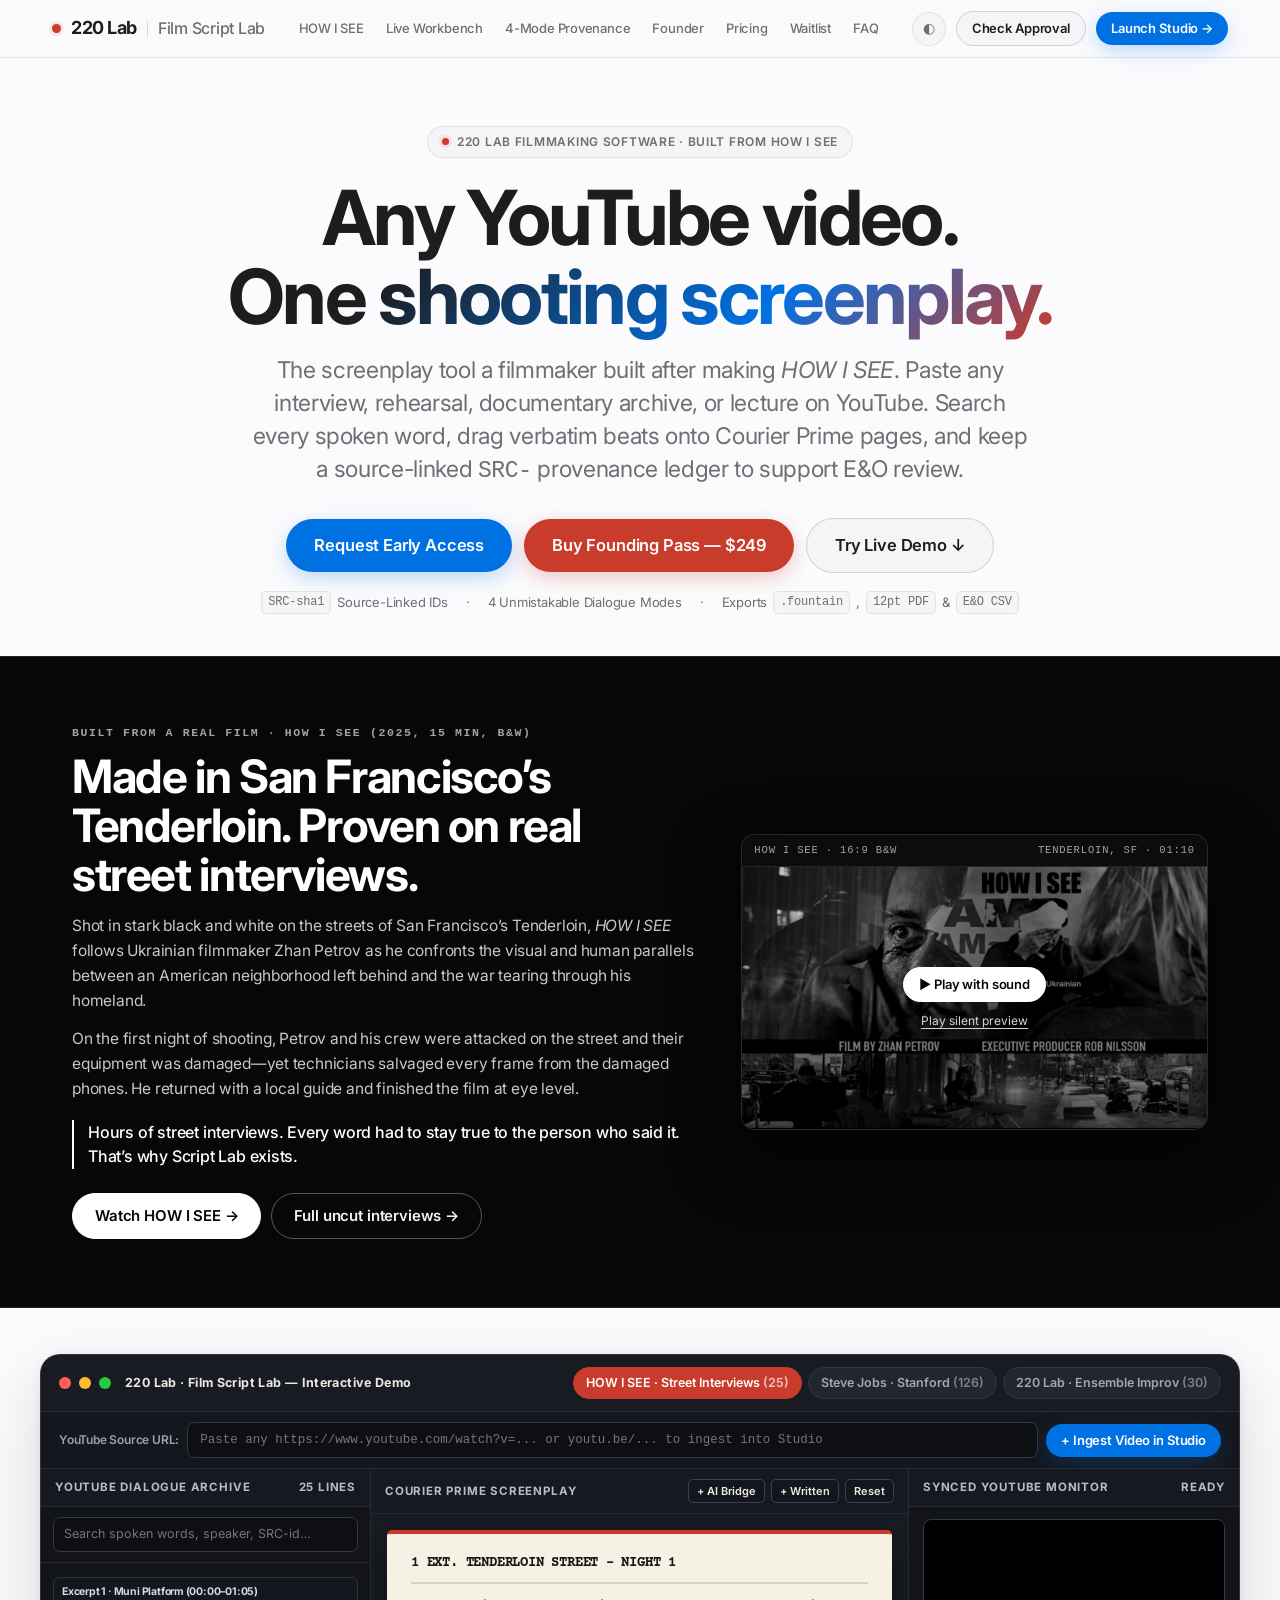
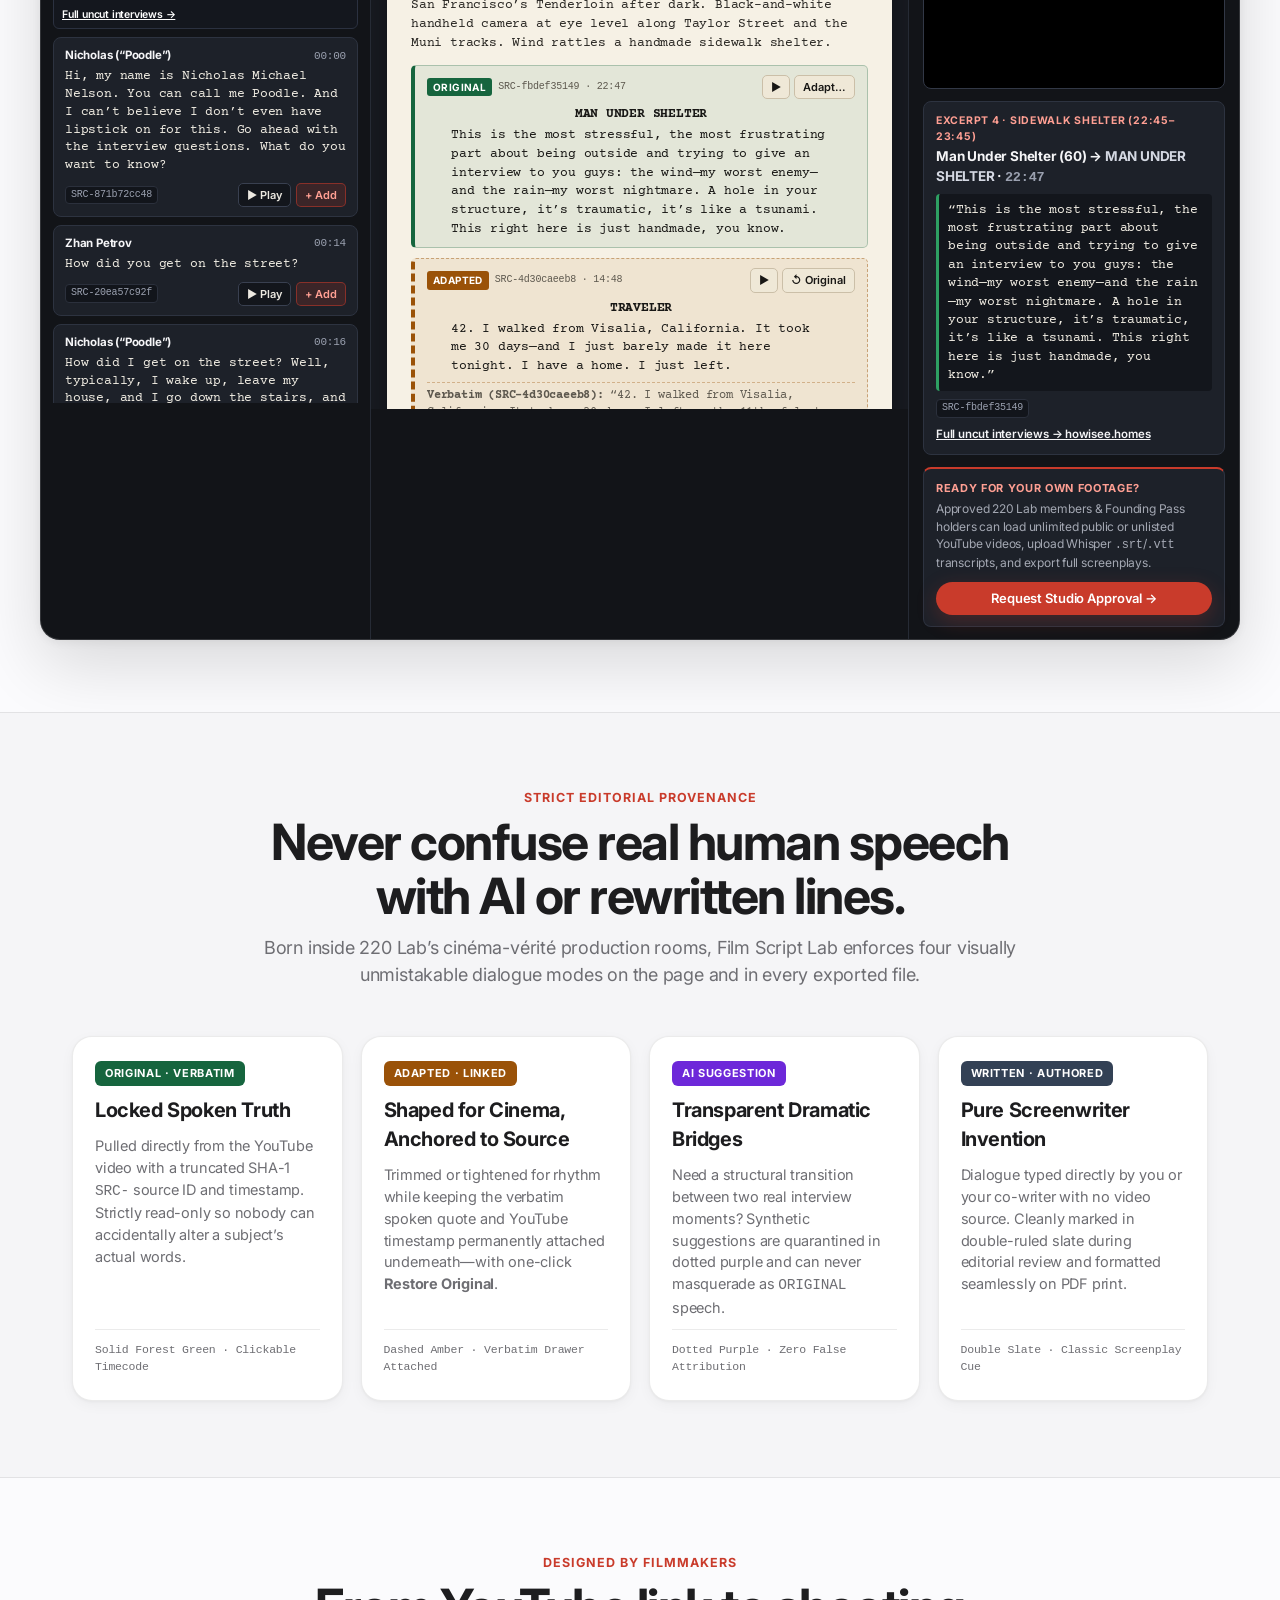
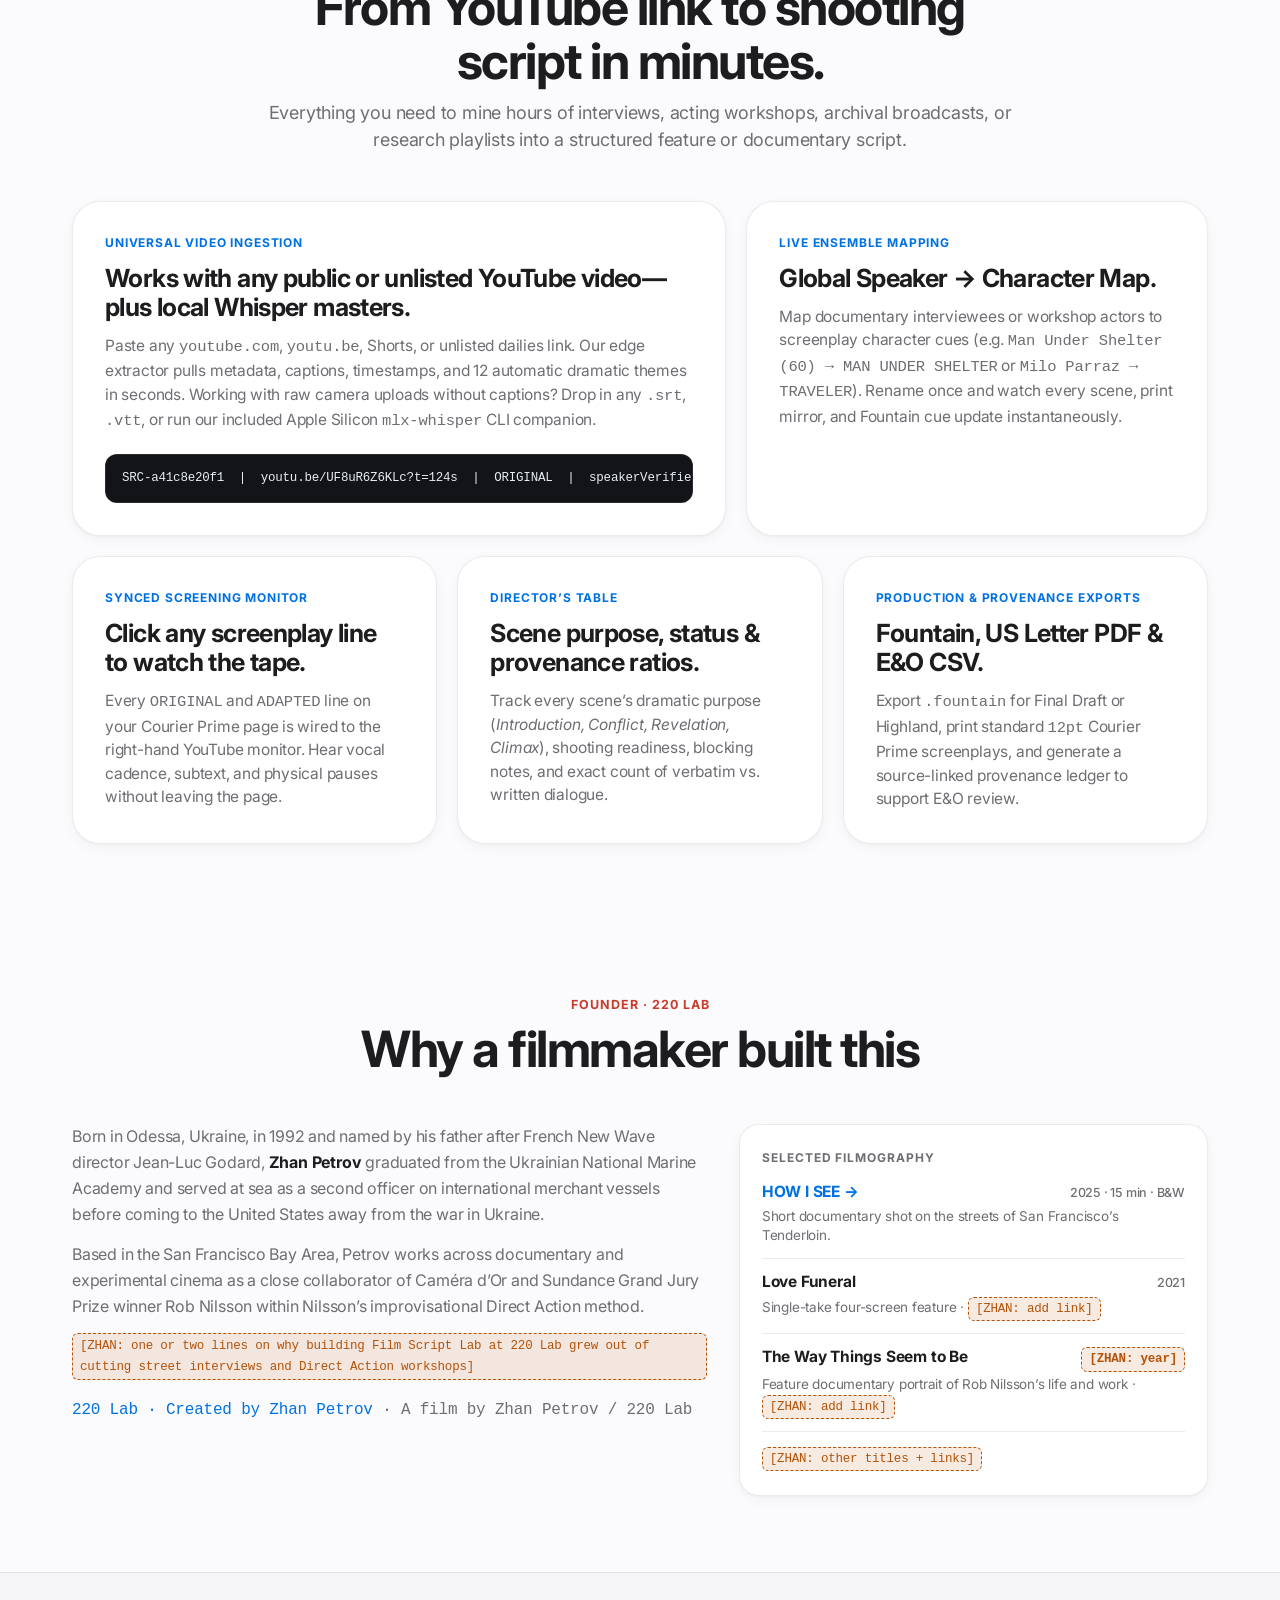
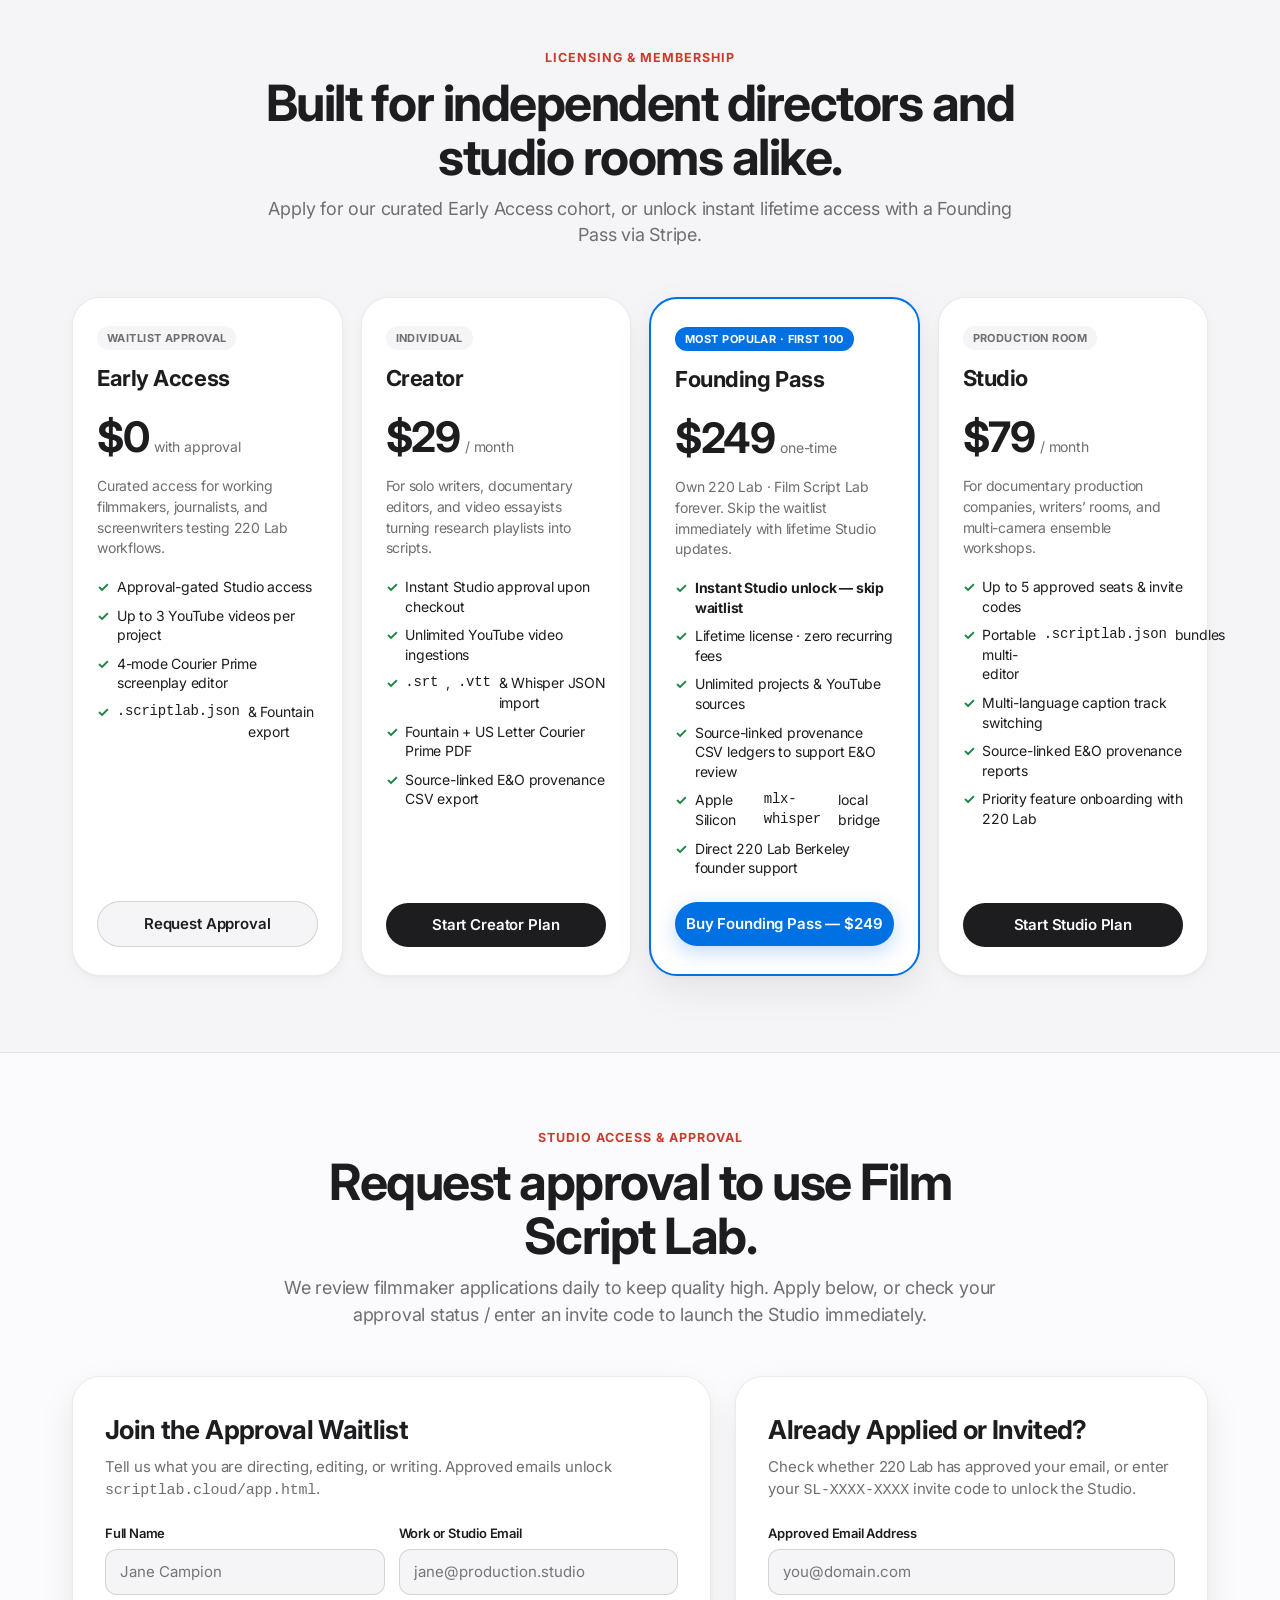
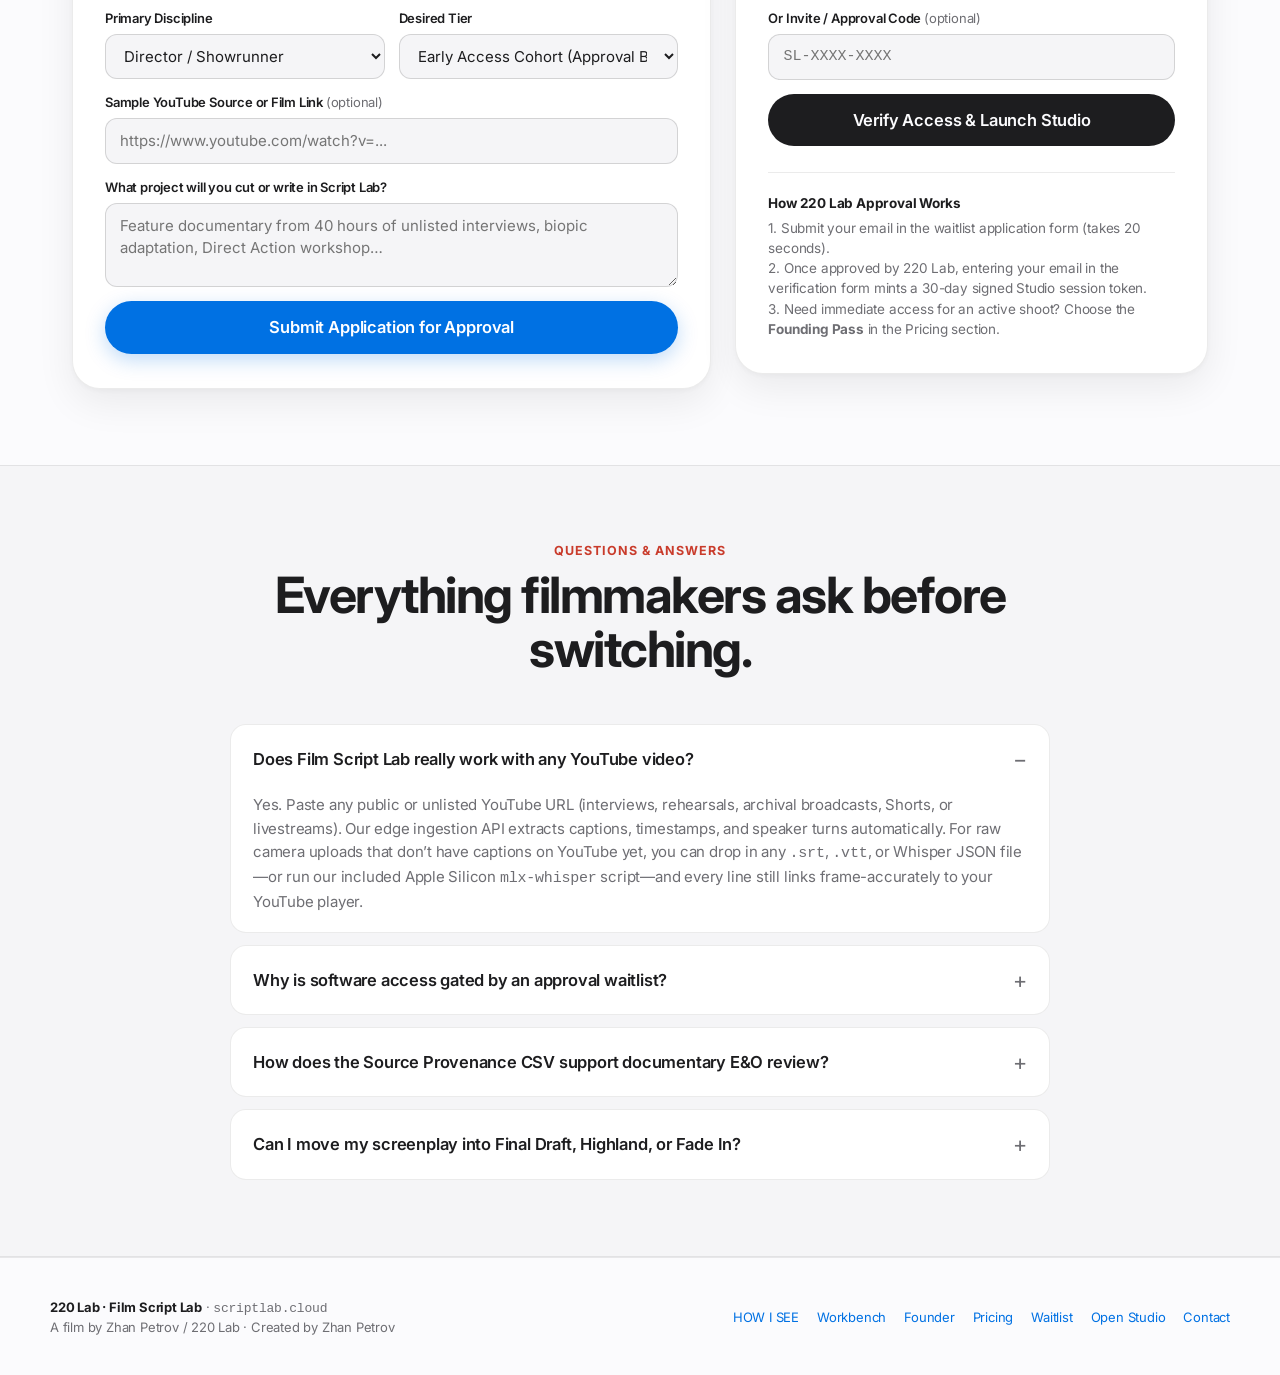
==== commit 5510d997: "feat: integrate HOW I SEE film story, short-excerpt demo, founder section, and audit fixes" ====
--- a/index.html
+++ b/index.html
@@ -4,15 +4,16 @@
   <meta charset="utf-8" />
   <meta name="viewport" content="width=device-width, initial-scale=1, viewport-fit=cover" />
   <title>220 Lab · Film Script Lab — Turn Any YouTube Video Into a Shooting Screenplay</title>
-  <meta name="description" content="Paste any YouTube video — interviews, rehearsals, documentary archives, lectures, or livestreams. Search timestamped dialogue, build Courier Prime scenes in 4 provenance modes, and export Fountain, PDF, and E&amp;O clearance ledgers." />
+  <meta name="description" content="Paste any YouTube video — interviews, rehearsals, documentary archives, lectures, or livestreams. Search timestamped dialogue, build Courier Prime scenes in 4 provenance modes, and export Fountain, PDF, and source-linked E&amp;O provenance ledgers." />
   <link rel="canonical" href="https://scriptlab.cloud/" />
 
   <!-- Open Graph / iMessage / Social Preview -->
+  <!-- HOW I SEE-styled OG image option available at: https://scriptlab.cloud/assets/og-card-howisee.jpg -->
   <meta property="og:type" content="website" />
   <meta property="og:site_name" content="220 Lab · Film Script Lab" />
   <meta property="og:url" content="https://scriptlab.cloud/" />
   <meta property="og:title" content="220 Lab · Film Script Lab — Verbatim YouTube-to-Screenplay Studio" />
-  <meta property="og:description" content="Turn any YouTube video into a shooting screenplay with permanent SRC- SHA-1 timestamp provenance, 4 dialogue modes, Fountain, Courier Prime PDF, and E&amp;O CSV." />
+  <meta property="og:description" content="Built after making HOW I SEE. Turn any YouTube video into a shooting screenplay with SRC- SHA-1 timestamp provenance, 4 dialogue modes, Fountain, Courier Prime PDF, and E&amp;O CSV." />
   <meta property="og:image" content="https://scriptlab.cloud/assets/og-card.jpg" />
   <meta property="og:image:width" content="1200" />
   <meta property="og:image:height" content="630" />
@@ -20,14 +21,16 @@
   <!-- Twitter Card -->
   <meta name="twitter:card" content="summary_large_image" />
   <meta name="twitter:title" content="220 Lab · Film Script Lab" />
-  <meta name="twitter:description" content="Turn any YouTube video into a shooting screenplay with frame-accurate SRC- provenance." />
+  <meta name="twitter:description" content="The screenplay tool a filmmaker built after making HOW I SEE. Turn any YouTube video into a shooting screenplay with source-linked SRC- provenance." />
   <meta name="twitter:image" content="https://scriptlab.cloud/assets/og-card.jpg" />
 
+  <link rel="icon" href="favicon.ico" sizes="any" />
   <link rel="icon" type="image/svg+xml" href="assets/favicon.svg" />
+  <link rel="apple-touch-icon" href="apple-touch-icon.png" />
   <link rel="preconnect" href="https://fonts.googleapis.com" />
   <link rel="preconnect" href="https://fonts.gstatic.com" crossorigin />
   <link href="https://fonts.googleapis.com/css2?family=Courier+Prime:ital,wght@0,400;0,700;1,400&family=Inter:wght@400;500;600;700&display=swap" rel="stylesheet" />
-  <link rel="stylesheet" href="styles/apple-product.css?v=20261116" />
+  <link rel="stylesheet" href="styles/apple-product.css?v=20261118" />
 </head>
 <body id="top">
 
@@ -42,9 +45,10 @@
       </a>
 
       <nav class="bar-nav" aria-label="Primary">
+        <a class="bar-link" href="#built-from-a-film">HOW I SEE</a>
         <a class="bar-link" href="#live-preview">Live Workbench</a>
         <a class="bar-link" href="#provenance">4-Mode Provenance</a>
-        <a class="bar-link" href="#capabilities">Capabilities</a>
+        <a class="bar-link" href="#founder">Founder</a>
         <a class="bar-link" href="#pricing">Pricing</a>
         <a class="bar-link" href="#waitlist">Waitlist</a>
         <a class="bar-link" href="#faq">FAQ</a>
@@ -63,7 +67,7 @@
     <section class="hero-section">
       <div class="eyebrow-pill">
         <span class="tally-dot" style="width:7px;height:7px;"></span>
-        <span>220 Lab Filmmaking Software · Approval Beta &amp; Founding Pass</span>
+        <span>220 Lab Filmmaking Software · Built From HOW I SEE</span>
       </div>
 
       <h1 class="hero-title">
@@ -72,9 +76,9 @@
       </h1>
 
       <p class="hero-lede">
-        Paste any interview, rehearsal, documentary archive, deposition, or lecture on YouTube.
-        Search every spoken word, drag verbatim beats onto Courier Prime pages, and preserve cryptographic
-        <code>SRC-</code> provenance from first assembly to E&amp;O legal clearance.
+        The screenplay tool a filmmaker built after making <em>HOW I SEE</em>. Paste any interview, rehearsal,
+        documentary archive, or lecture on YouTube. Search every spoken word, drag verbatim beats onto
+        Courier Prime pages, and keep a source-linked <code>SRC-</code> provenance ledger to support E&amp;O review.
       </p>
 
       <div class="hero-cta-row">
@@ -84,7 +88,7 @@
       </div>
 
       <div class="hero-proof-strip">
-        <span><code>SRC-sha1</code> Frame-Accurate Links</span>
+        <span><code>SRC-sha1</code> Source-Linked IDs</span>
         <span>·</span>
         <span>4 Unmistakable Dialogue Modes</span>
         <span>·</span>
@@ -92,8 +96,69 @@
       </div>
     </section>
 
+    <!-- 1A. BUILT FROM A REAL FILM (HOW I SEE · MONOCHROME #070707) -->
+    <section class="film-origin-band" id="built-from-a-film" aria-labelledby="heading-built-from-a-film">
+      <div class="film-origin-inner">
+        <div>
+          <p class="film-origin-kicker">Built From a Real Film · HOW I SEE (2025, 15 min, B&amp;W)</p>
+          <h2 class="film-origin-title" id="heading-built-from-a-film">
+            Made in San Francisco’s Tenderloin. Proven on real street interviews.
+          </h2>
+          <p class="film-origin-copy">
+            Shot in stark black and white on the streets of San Francisco’s Tenderloin, <em>HOW I SEE</em> follows
+            Ukrainian filmmaker Zhan Petrov as he confronts the visual and human parallels between an American
+            neighborhood left behind and the war tearing through his homeland.
+          </p>
+          <p class="film-origin-copy">
+            On the first night of shooting, Petrov and his crew were attacked on the street and their equipment was
+            damaged—yet technicians salvaged every frame from the damaged phones. He returned with a local guide and
+            finished the film at eye level.
+          </p>
+          <p class="film-origin-bridge">
+            Hours of street interviews. Every word had to stay true to the person who said it. That’s why Script Lab exists.
+          </p>
+          <div class="film-origin-actions">
+            <a
+              class="btn-pill mono-light"
+              href="https://howisee.homes/?utm_source=scriptlab&amp;utm_medium=site&amp;utm_campaign=howisee#watch"
+            >Watch HOW I SEE →</a>
+            <a
+              class="btn-pill mono-outline"
+              href="https://howisee.homes/?utm_source=scriptlab&amp;utm_medium=site&amp;utm_campaign=howisee#interviews"
+            >Full uncut interviews →</a>
+          </div>
+        </div>
+
+        <div class="film-trailer-frame">
+          <div class="film-trailer-hud" aria-hidden="true">
+            <span>HOW I SEE · 16:9 B&amp;W</span>
+            <span>TENDERLOIN, SF · 01:10</span>
+          </div>
+          <div class="film-trailer-stage">
+            <video
+              id="film-trailer-video"
+              src="assets/how-i-see-trailer.mp4"
+              poster="assets/how-i-see-trailer-poster.jpg"
+              preload="none"
+              muted
+              playsinline
+              loop
+            ></video>
+            <div class="film-trailer-overlay" id="film-trailer-overlay">
+              <button type="button" class="btn-pill mono-light sm" id="film-trailer-sound-btn">
+                ▶ Play with sound
+              </button>
+              <button type="button" class="film-silent-link" id="film-trailer-silent-btn">
+                Play silent preview
+              </button>
+            </div>
+          </div>
+        </div>
+      </div>
+    </section>
+
     <!-- INTERACTIVE LIVE WORKBENCH SHOWCASE -->
-    <section class="showcase-wrap" id="live-preview" aria-label="Interactive Film Script Lab Preview">
+    <section class="showcase-wrap" id="live-preview" aria-label="Interactive Film Script Lab Preview" style="padding-top:46px;">
       <div class="macos-window">
         <div class="macos-titlebar">
           <div style="display:flex;align-items:center;gap:14px;">
@@ -184,14 +249,14 @@
             <span class="mode-pill-demo">ORIGINAL · Verbatim</span>
             <h3>Locked Spoken Truth</h3>
             <p>
-              Pulled directly from the YouTube video with a permanent <code>SRC-</code> SHA-1 hash and timestamp. Strictly read-only so nobody can accidentally alter a subject’s actual words.
+              Pulled directly from the YouTube video with a truncated SHA-1 <code>SRC-</code> source ID and timestamp. Strictly read-only so nobody can accidentally alter a subject’s actual words.
             </p>
             <div class="mode-rule">Solid Forest Green · Clickable Timecode</div>
           </article>
 
           <article class="mode-card adapt">
             <span class="mode-pill-demo">ADAPTED · Linked</span>
-            <h3> shaped for Cinema, Anchored to Source</h3>
+            <h3>Shaped for Cinema, Anchored to Source</h3>
             <p>
               Trimmed or tightened for rhythm while keeping the verbatim spoken quote and YouTube timestamp permanently attached underneath—with one-click <strong>Restore Original</strong>.
             </p>
@@ -236,14 +301,14 @@
           <p>
             Paste any <code>youtube.com</code>, <code>youtu.be</code>, Shorts, or unlisted dailies link. Our edge extractor pulls metadata, captions, timestamps, and 12 automatic dramatic themes in seconds. Working with raw camera uploads without captions? Drop in any <code>.srt</code>, <code>.vtt</code>, or run our included Apple Silicon <code>mlx-whisper</code> CLI companion.
           </p>
-          <pre class="code-snippet">SRC-95495cd1a2  |  youtu.be/7Q_azoXi0Jw?t=124s  |  ORIGINAL  |  speakerVerified: true</pre>
+          <pre class="code-snippet">SRC-a41c8e20f1  |  youtu.be/UF8uR6Z6KLc?t=124s  |  ORIGINAL  |  speakerVerified: true</pre>
         </article>
 
         <article class="bento-card bento-span-5">
           <span class="bento-eyebrow">Live Ensemble Mapping</span>
           <h3>Global Speaker → Character Map.</h3>
           <p>
-            Map documentary interviewees or workshop actors to screenplay character cues (e.g. <code>Lydia Becker → LILITH</code> or <code>Interviewee #3 → DETECTIVE COLE</code>). Rename once and watch every scene, print mirror, and Fountain cue update instantaneously.
+            Map documentary interviewees or workshop actors to screenplay character cues (e.g. <code>Man Under Shelter (60) → MAN UNDER SHELTER</code> or <code>Milo Parraz → TRAVELER</code>). Rename once and watch every scene, print mirror, and Fountain cue update instantaneously.
           </p>
         </article>
 
@@ -264,12 +329,71 @@
         </article>
 
         <article class="bento-card bento-span-4">
-          <span class="bento-eyebrow">Production &amp; Legal Exports</span>
+          <span class="bento-eyebrow">Production &amp; Provenance Exports</span>
           <h3>Fountain, US Letter PDF &amp; E&amp;O CSV.</h3>
           <p>
-            Export <code>.fountain</code> for Final Draft or Highland, print standard <code>12pt</code> Courier Prime screenplays, and hand legal counsel a complete CSV provenance ledger linking every quote to its exact YouTube second.
+            Export <code>.fountain</code> for Final Draft or Highland, print standard <code>12pt</code> Courier Prime screenplays, and generate a source-linked provenance ledger to support E&amp;O review.
           </p>
         </article>
+      </div>
+    </section>
+
+    <!-- 1C. FOUNDER -->
+    <section class="apple-section" id="founder" aria-labelledby="heading-founder">
+      <header class="section-header">
+        <p class="section-kicker">Founder · 220 Lab</p>
+        <h2 class="section-title" id="heading-founder">Why a filmmaker built this</h2>
+      </header>
+
+      <div class="founder-grid">
+        <div class="founder-bio">
+          <p>
+            Born in Odessa, Ukraine, in 1992 and named by his father after French New Wave director Jean-Luc Godard,
+            <strong>Zhan Petrov</strong> graduated from the Ukrainian National Marine Academy and served at sea as a
+            second officer on international merchant vessels before coming to the United States away from the war in Ukraine.
+          </p>
+          <p>
+            Based in the San Francisco Bay Area, Petrov works across documentary and experimental cinema as a close
+            collaborator of Caméra d’Or and Sundance Grand Jury Prize winner Rob Nilsson within Nilsson’s improvisational
+            Direct Action method.
+          </p>
+          <p>
+            <span class="zhan-placeholder">[ZHAN: one or two lines on why building Film Script Lab at 220 Lab grew out of cutting street interviews and Direct Action workshops]</span>
+          </p>
+          <p class="founder-credit">
+            <a href="https://howisee.homes/?utm_source=scriptlab&amp;utm_medium=site&amp;utm_campaign=howisee#director">220 Lab · Created by Zhan Petrov</a> · A film by Zhan Petrov / 220 Lab
+          </p>
+        </div>
+
+        <aside class="filmography-card" aria-label="Selected Filmography">
+          <h3 class="filmography-heading">Selected Filmography</h3>
+          <ul class="filmography-list">
+            <li class="filmography-item">
+              <div class="filmography-title">
+                <a href="https://howisee.homes/?utm_source=scriptlab&amp;utm_medium=site&amp;utm_campaign=howisee">HOW I SEE →</a>
+                <span style="font-size:12.5px;color:var(--text-2);font-weight:500;">2025 · 15 min · B&amp;W</span>
+              </div>
+              <p class="filmography-meta">Short documentary shot on the streets of San Francisco’s Tenderloin.</p>
+            </li>
+            <li class="filmography-item">
+              <div class="filmography-title">
+                <span>Love Funeral</span>
+                <span style="font-size:12.5px;color:var(--text-2);font-weight:500;">2021</span>
+              </div>
+              <p class="filmography-meta">Single-take four-screen feature · <span class="zhan-placeholder">[ZHAN: add link]</span></p>
+            </li>
+            <li class="filmography-item">
+              <div class="filmography-title">
+                <span>The Way Things Seem to Be</span>
+                <span class="zhan-placeholder">[ZHAN: year]</span>
+              </div>
+              <p class="filmography-meta">Feature documentary portrait of Rob Nilsson’s life and work · <span class="zhan-placeholder">[ZHAN: add link]</span></p>
+            </li>
+            <li class="filmography-item">
+              <p class="filmography-meta"><span class="zhan-placeholder">[ZHAN: other titles + links]</span></p>
+            </li>
+          </ul>
+        </aside>
       </div>
     </section>
 
@@ -280,7 +404,7 @@
           <p class="section-kicker">Licensing &amp; Membership</p>
           <h2 class="section-title">Built for independent directors and studio rooms alike.</h2>
           <p class="section-sub">
-            Apply for our curated Early Access cohort, or unlock instant lifetime access with a Founding Studio Pass via Stripe.
+            Apply for our curated Early Access cohort, or unlock instant lifetime access with a Founding Pass via Stripe.
           </p>
         </header>
 
@@ -317,12 +441,12 @@
               <li>Unlimited YouTube video ingestions</li>
               <li><code>.srt</code>, <code>.vtt</code> &amp; Whisper JSON import</li>
               <li>Fountain + US Letter Courier Prime PDF</li>
-              <li>E&amp;O Source Provenance CSV export</li>
+              <li>Source-linked E&amp;O provenance CSV export</li>
             </ul>
             <button type="button" class="btn-pill dark-ink" data-checkout-tier="creator">Start Creator Plan</button>
           </article>
 
-          <!-- Tier 3: Founding Lifetime Pass (Featured) -->
+          <!-- Tier 3: Founding Pass (Featured) -->
           <article class="price-card featured">
             <span class="price-badge">Most Popular · First 100</span>
             <h3>Founding Pass</h3>
@@ -330,12 +454,12 @@
               <span class="price-amount">$249</span>
               <span class="price-period">one-time</span>
             </div>
-            <p class="price-desc">Own 220 Lab · Film Script Lab forever. Skip the waitlist immediately with lifetime Pro &amp; Studio updates.</p>
+            <p class="price-desc">Own 220 Lab · Film Script Lab forever. Skip the waitlist immediately with lifetime Studio updates.</p>
             <ul class="price-features">
               <li><strong>Instant Studio unlock — skip waitlist</strong></li>
               <li>Lifetime license · zero recurring fees</li>
               <li>Unlimited projects &amp; YouTube sources</li>
-              <li>Full E&amp;O Legal Clearance CSV ledgers</li>
+              <li>Source-linked provenance CSV ledgers to support E&amp;O review</li>
               <li>Apple Silicon <code>mlx-whisper</code> local bridge</li>
               <li>Direct 220 Lab Berkeley founder support</li>
             </ul>
@@ -355,7 +479,7 @@
               <li>Up to 5 approved seats &amp; invite codes</li>
               <li>Portable multi-editor <code>.scriptlab.json</code> bundles</li>
               <li>Multi-language caption track switching</li>
-              <li>Distributor-ready E&amp;O provenance reports</li>
+              <li>Source-linked E&amp;O provenance reports</li>
               <li>Priority feature onboarding with 220 Lab</li>
             </ul>
             <button type="button" class="btn-pill dark-ink" data-checkout-tier="studio">Start Studio Plan</button>
@@ -377,7 +501,7 @@
       </header>
 
       <div class="waitlist-split">
-        <!-- Left: Apply to Waitlist -->
+        <!-- Application Form -->
         <div class="apple-panel">
           <h3>Join the Approval Waitlist</h3>
           <p>Tell us what you are directing, editing, or writing. Approved emails unlock <code>scriptlab.cloud/app.html</code>.</p>
@@ -410,7 +534,7 @@
                 <label for="wl-plan">Desired Tier</label>
                 <select id="wl-plan" class="apple-select">
                   <option value="beta">Early Access Cohort (Approval Beta)</option>
-                  <option value="lifetime">Founding Lifetime Pass ($249)</option>
+                  <option value="lifetime">Founding Pass ($249)</option>
                   <option value="creator">Creator ($29/mo)</option>
                   <option value="studio">Studio ($79/mo)</option>
                 </select>
@@ -435,7 +559,7 @@
           </form>
         </div>
 
-        <!-- Right: Check Approval Status / Enter Invite Code -->
+        <!-- Check Approval Status / Enter Invite Code -->
         <div class="apple-panel">
           <h3>Already Applied or Invited?</h3>
           <p>Check whether 220 Lab has approved your email, or enter your <code>SL-XXXX-XXXX</code> invite code to unlock the Studio.</p>
@@ -460,9 +584,9 @@
 
           <div style="margin-top:26px;padding-top:20px;border-top:1px solid var(--line);font-size:13.5px;color:var(--text-2);line-height:1.5;">
             <strong style="color:var(--text);display:block;margin-bottom:4px;">How 220 Lab Approval Works</strong>
-            1. Submit your email on the left (takes 20 seconds).<br />
-            2. Once approved by 220 Lab, entering your email above mints a 30-day cryptographic Studio pass.<br />
-            3. Need immediate access for an active shoot? Choose the <strong>Founding Pass</strong> above.
+            1. Submit your email in the waitlist application form (takes 20 seconds).<br />
+            2. Once approved by 220 Lab, entering your email in the verification form mints a 30-day signed Studio session token.<br />
+            3. Need immediate access for an active shoot? Choose the <strong>Founding Pass</strong> in the Pricing section.
           </div>
         </div>
       </div>
@@ -492,9 +616,9 @@
           </details>
 
           <details class="faq-item">
-            <summary>How does the Source Provenance CSV help with documentary E&amp;O insurance?</summary>
-            <p>
-              Errors &amp; Omissions (E&amp;O) clearance requires proving where verbatim quotes came from and distinguishing exact speech from dramatized adaptation. Every <code>ORIGINAL</code> and <code>ADAPTED</code> line in Film Script Lab carries a SHA-1 <code>SRC-</code> ID, original spoken text, final screenplay text, and a clickable <code>https://youtu.be/...?t=124s</code> timestamp link in one clean CSV ledger.
+            <summary>How does the Source Provenance CSV support documentary E&amp;O review?</summary>
+            <p>
+              Errors &amp; Omissions (E&amp;O) review often requires showing where verbatim quotes came from and separating exact speech from dramatized adaptation. Every <code>ORIGINAL</code> and <code>ADAPTED</code> line in Film Script Lab carries a truncated SHA-1 <code>SRC-</code> source ID, original spoken text, final screenplay text, and a clickable timestamp link in a source-linked provenance ledger to support E&amp;O review.
             </p>
           </details>
 
@@ -513,23 +637,24 @@
     <div class="apple-footer-inner">
       <div>
         <strong style="color:var(--text);">220 Lab · Film Script Lab</strong> · <code>scriptlab.cloud</code><br />
-        <span>Created by Zhan Petrov · 220 Lab Berkeley · Verbatim Cinema Instruments</span>
+        <span>A film by Zhan Petrov / 220 Lab · Created by Zhan Petrov</span>
       </div>
       <div class="footer-links">
+        <a href="https://howisee.homes/?utm_source=scriptlab&amp;utm_medium=site&amp;utm_campaign=howisee">HOW I SEE</a>
         <a href="#live-preview">Workbench</a>
+        <a href="#founder">Founder</a>
         <a href="#pricing">Pricing</a>
         <a href="#waitlist">Waitlist</a>
         <a href="app.html">Open Studio</a>
-        <a href="admin.html">220 Lab Admin</a>
-        <a href="mailto:zhanpetrov8@gmail.com">Contact</a>
+        <a href="mailto:zhanpetrov8@gmail.com" data-contact-email>Contact</a>
       </div>
     </div>
   </footer>
 
   <script src="https://www.youtube.com/iframe_api" async></script>
-  <script src="config.js?v=20261116"></script>
-  <script src="scripts/analytics.js?v=20261116"></script>
-  <script src="data/demo_sources.js?v=20261116"></script>
-  <script src="scripts/landing.js?v=20261116"></script>
+  <script src="config.js?v=20261118"></script>
+  <script src="scripts/analytics.js?v=20261118"></script>
+  <script src="data/demo_sources.js?v=20261118"></script>
+  <script src="scripts/landing.js?v=20261118"></script>
 </body>
 </html>
--- a/styles/apple-product.css
+++ b/styles/apple-product.css
@@ -1309,3 +1309,399 @@
 @media (max-width: 820px) {
   .bar-nav { display: none; }
 }
+
+/* ---------- Built From a Real Film (HOW I SEE · Monochrome #070707) ---------- */
+.film-origin-band {
+  background: #070707;
+  color: #f3f3f3;
+  border-top: 1px solid rgba(255, 255, 255, 0.1);
+  border-bottom: 1px solid rgba(255, 255, 255, 0.1);
+  scroll-margin-top: 64px;
+}
+
+#founder {
+  scroll-margin-top: 64px;
+}
+
+.film-origin-inner {
+  max-width: 1180px;
+  margin: 0 auto;
+  padding: 68px 22px;
+  display: grid;
+  grid-template-columns: minmax(0, 1.15fr) minmax(0, 0.85fr);
+  gap: 38px;
+  align-items: center;
+}
+
+@media (max-width: 920px) {
+  .film-origin-inner {
+    grid-template-columns: 1fr;
+    gap: 28px;
+  }
+}
+
+.film-origin-kicker {
+  font-family: var(--mono);
+  font-size: 11.5px;
+  font-weight: 700;
+  letter-spacing: 0.14em;
+  text-transform: uppercase;
+  color: #a3a3a3;
+  margin-bottom: 10px;
+}
+
+.film-origin-title {
+  font-family: var(--font-display);
+  font-size: clamp(30px, 4vw, 46px);
+  line-height: 1.06;
+  font-weight: 700;
+  letter-spacing: -0.03em;
+  color: #ffffff;
+  margin-bottom: 16px;
+}
+
+.film-origin-copy {
+  font-size: 15.5px;
+  line-height: 1.6;
+  color: #c8c8c8;
+  margin-bottom: 14px;
+}
+
+.film-origin-bridge {
+  font-size: 16px;
+  line-height: 1.52;
+  color: #ffffff;
+  font-weight: 500;
+  border-left: 2px solid #ffffff;
+  padding-left: 14px;
+  margin: 18px 0 24px;
+}
+
+.film-origin-actions {
+  display: flex;
+  flex-wrap: wrap;
+  gap: 10px;
+}
+
+.btn-pill.mono-light {
+  background: #ffffff;
+  color: #070707;
+  border: 1px solid #ffffff;
+}
+.btn-pill.mono-light:hover {
+  background: #e5e5e5;
+}
+
+.btn-pill.mono-outline {
+  background: transparent;
+  color: #f3f3f3;
+  border: 1px solid rgba(255, 255, 255, 0.32);
+}
+.btn-pill.mono-outline:hover {
+  background: rgba(255, 255, 255, 0.1);
+}
+
+.film-trailer-frame {
+  position: relative;
+  border: 1px solid rgba(255, 255, 255, 0.16);
+  background: #000000;
+  border-radius: 14px;
+  overflow: hidden;
+  box-shadow: 0 24px 64px rgba(0, 0, 0, 0.7);
+}
+
+.film-trailer-hud {
+  display: flex;
+  justify-content: space-between;
+  align-items: center;
+  padding: 8px 12px;
+  font-family: var(--mono);
+  font-size: 10.5px;
+  letter-spacing: 0.08em;
+  text-transform: uppercase;
+  color: #a3a3a3;
+  border-bottom: 1px solid rgba(255, 255, 255, 0.1);
+  background: #0c0c0c;
+}
+
+.film-trailer-stage {
+  position: relative;
+  aspect-ratio: 16 / 9;
+  background: #000000;
+}
+
+.film-trailer-stage video {
+  display: block;
+  width: 100%;
+  height: 100%;
+  object-fit: cover;
+  filter: grayscale(100%);
+}
+
+.film-trailer-overlay {
+  position: absolute;
+  inset: 0;
+  display: flex;
+  flex-direction: column;
+  align-items: center;
+  justify-content: center;
+  gap: 10px;
+  background: linear-gradient(180deg, rgba(0, 0, 0, 0.18), rgba(0, 0, 0, 0.62));
+  padding: 16px;
+  transition: opacity 0.2s ease;
+}
+
+.film-trailer-overlay.is-hidden {
+  opacity: 0;
+  pointer-events: none;
+}
+
+.film-silent-link {
+  font-size: 12px;
+  color: #d4d4d4;
+  text-decoration: underline;
+  text-underline-offset: 3px;
+}
+.film-silent-link:hover {
+  color: #ffffff;
+}
+
+/* ---------- Excerpt Divider Inside Demo Archive ---------- */
+.sc-excerpt-divider {
+  display: flex;
+  align-items: center;
+  justify-content: space-between;
+  gap: 8px;
+  flex-wrap: wrap;
+  padding: 6px 8px;
+  margin-top: 4px;
+  border-radius: 6px;
+  background: #14171e;
+  border: 1px solid #2b3140;
+  font-size: 10.5px;
+  font-weight: 700;
+  color: #d6dae4;
+}
+.sc-excerpt-divider a {
+  color: #ffffff;
+  font-weight: 600;
+  text-decoration: underline;
+  white-space: nowrap;
+}
+
+/* ---------- Founder Section ---------- */
+.founder-grid {
+  display: grid;
+  grid-template-columns: minmax(0, 1.15fr) minmax(0, 0.85fr);
+  gap: 32px;
+  align-items: start;
+}
+
+@media (max-width: 860px) {
+  .founder-grid {
+    grid-template-columns: 1fr;
+  }
+}
+
+.founder-bio p {
+  font-size: 16px;
+  line-height: 1.62;
+  color: var(--text-2);
+  margin-bottom: 14px;
+}
+
+.founder-bio p strong {
+  color: var(--text);
+}
+
+.founder-credit {
+  margin-top: 18px;
+  font-family: var(--mono);
+  font-size: 12.5px;
+  color: var(--text-2);
+}
+
+.filmography-card {
+  background: var(--surface);
+  border: 1px solid var(--line);
+  border-radius: var(--radius);
+  padding: 24px 22px;
+  box-shadow: var(--shadow-sm);
+}
+
+.filmography-heading {
+  font-size: 12px;
+  font-weight: 700;
+  text-transform: uppercase;
+  letter-spacing: 0.08em;
+  color: var(--text-2);
+  margin-bottom: 14px;
+}
+
+.filmography-list {
+  list-style: none;
+  display: flex;
+  flex-direction: column;
+  gap: 12px;
+}
+
+.filmography-item {
+  padding-bottom: 12px;
+  border-bottom: 1px solid var(--line);
+}
+.filmography-item:last-child {
+  padding-bottom: 0;
+  border-bottom: 0;
+}
+
+.filmography-title {
+  font-weight: 700;
+  font-size: 15.5px;
+  color: var(--text);
+  display: flex;
+  align-items: baseline;
+  justify-content: space-between;
+  gap: 8px;
+  flex-wrap: wrap;
+}
+
+.filmography-meta {
+  font-size: 13.5px;
+  color: var(--text-2);
+  margin-top: 3px;
+}
+
+.zhan-placeholder {
+  display: inline-block;
+  font-family: var(--mono);
+  font-size: 12.5px;
+  color: var(--amber);
+  background: var(--amber-soft);
+  border: 1px dashed var(--amber);
+  border-radius: 6px;
+  padding: 2px 7px;
+}
+
+/* ---------- Mobile 375px Overflow Prevention ---------- */
+.waitlist-split > *,
+.bento-grid > *,
+.modes-grid > *,
+.pricing-grid > *,
+.showcase-grid > *,
+.film-origin-inner > *,
+.founder-grid > * {
+  min-width: 0;
+  max-width: 100%;
+}
+
+.apple-panel,
+.bento-card,
+.price-card,
+.mode-card,
+.macos-window {
+  max-width: 100%;
+}
+
+.code-snippet {
+  max-width: 100%;
+  overflow-x: auto;
+}
+
+@media (max-width: 600px) {
+  #nav-status-btn {
+    display: none;
+  }
+
+  .apple-bar-inner {
+    padding: 10px 14px;
+    gap: 8px;
+  }
+
+  .wordmark {
+    gap: 7px;
+    min-width: 0;
+  }
+
+  .wordmark-brand {
+    font-size: 15.5px;
+  }
+
+  .wordmark-divider {
+    height: 13px;
+  }
+
+  .wordmark-product {
+    font-size: 13.5px;
+  }
+
+  .bar-actions {
+    gap: 6px;
+  }
+
+  .bar-actions .btn-pill.sm {
+    padding: 6px 12px;
+    font-size: 12px;
+  }
+
+  .theme-btn {
+    width: 30px;
+    height: 30px;
+    font-size: 13px;
+  }
+
+  .hero-section {
+    padding: 46px 16px 34px;
+  }
+
+  .hero-cta-row {
+    gap: 10px;
+  }
+
+  .btn-pill.lg {
+    padding: 12px 20px;
+    font-size: 15px;
+  }
+
+  .film-origin-inner {
+    padding: 48px 16px;
+  }
+
+  .showcase-wrap {
+    padding: 0 12px 52px;
+  }
+
+  .macos-titlebar {
+    padding: 10px 12px;
+    flex-wrap: wrap;
+    gap: 8px;
+  }
+
+  .showcase-source-tabs {
+    max-width: 100%;
+    overflow-x: auto;
+  }
+
+  .showcase-url-bar {
+    padding: 10px 12px;
+    flex-wrap: wrap;
+  }
+
+  .showcase-url-input {
+    min-width: 0;
+    width: 100%;
+  }
+
+  .apple-section {
+    padding: 52px 16px;
+  }
+
+  .apple-panel {
+    padding: 22px 16px;
+    border-radius: 20px;
+  }
+
+  .apple-footer {
+    padding: 32px 16px 44px;
+  }
+}
+
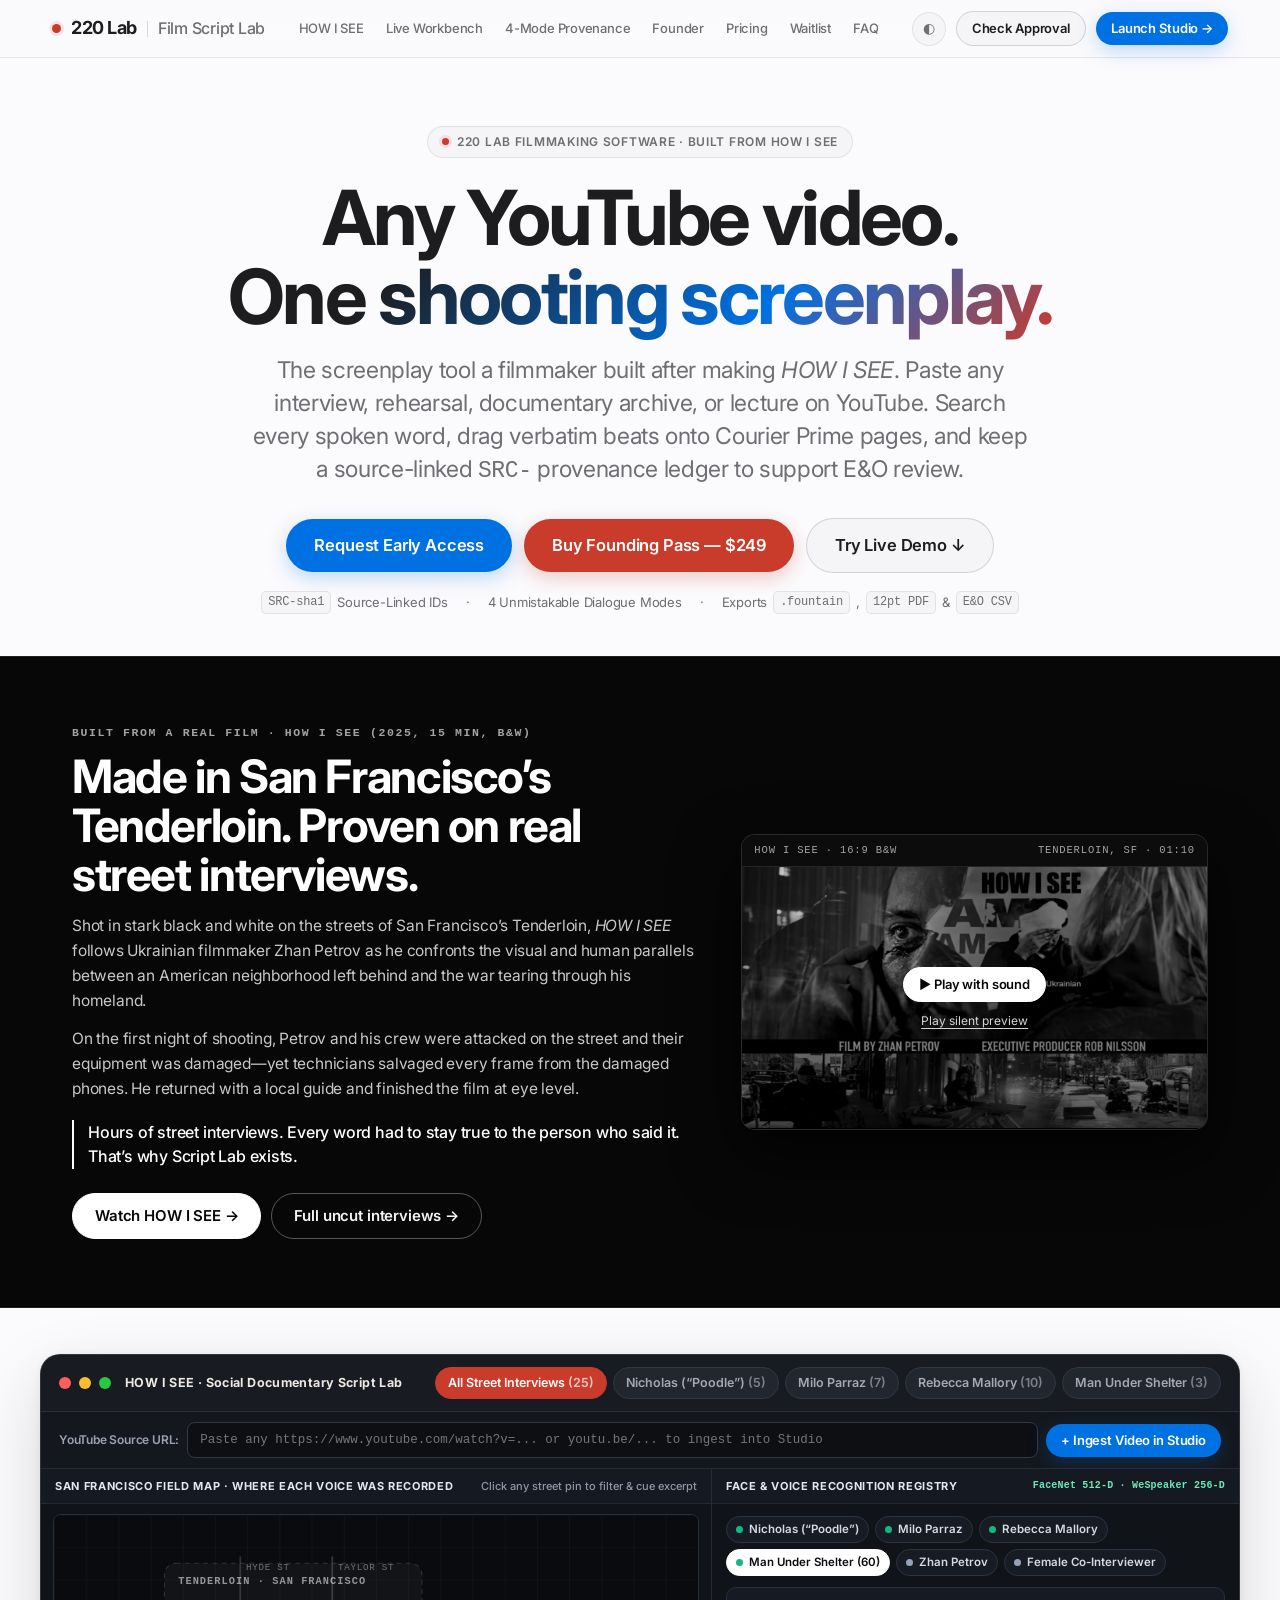
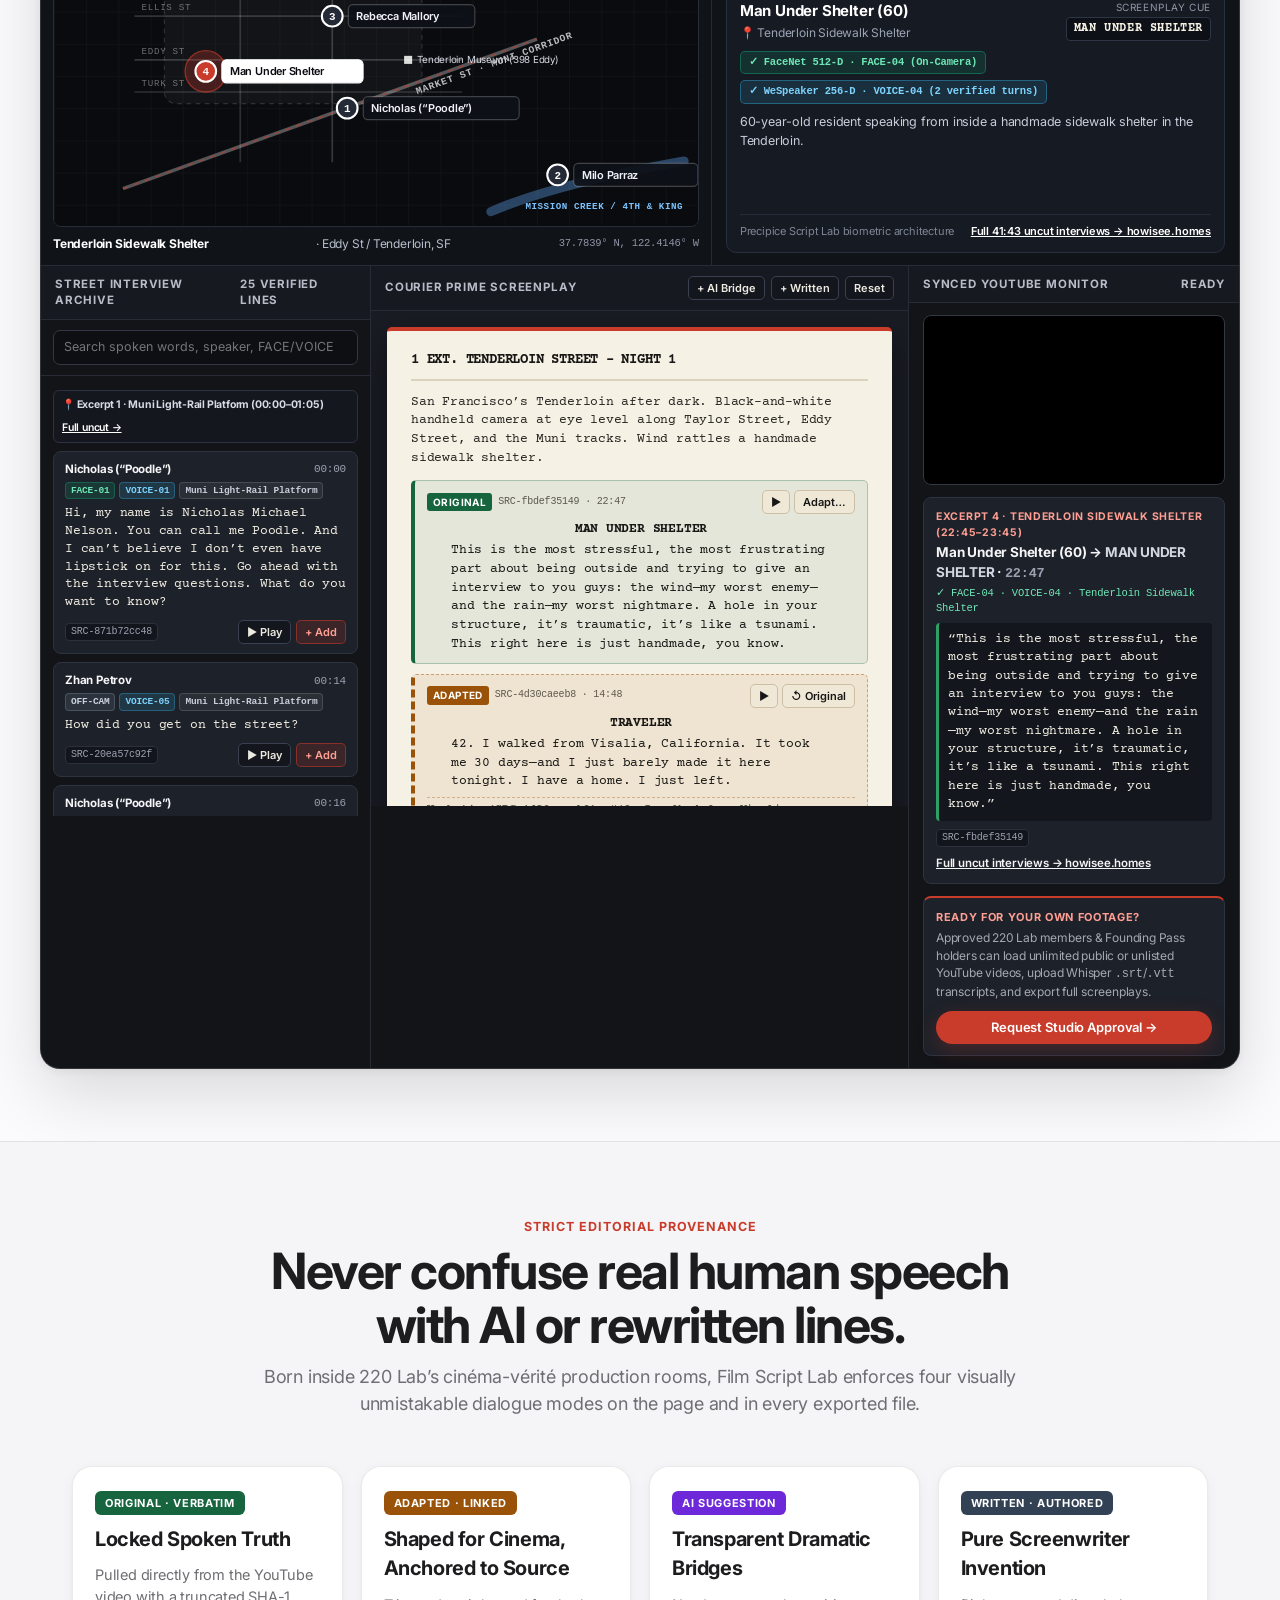
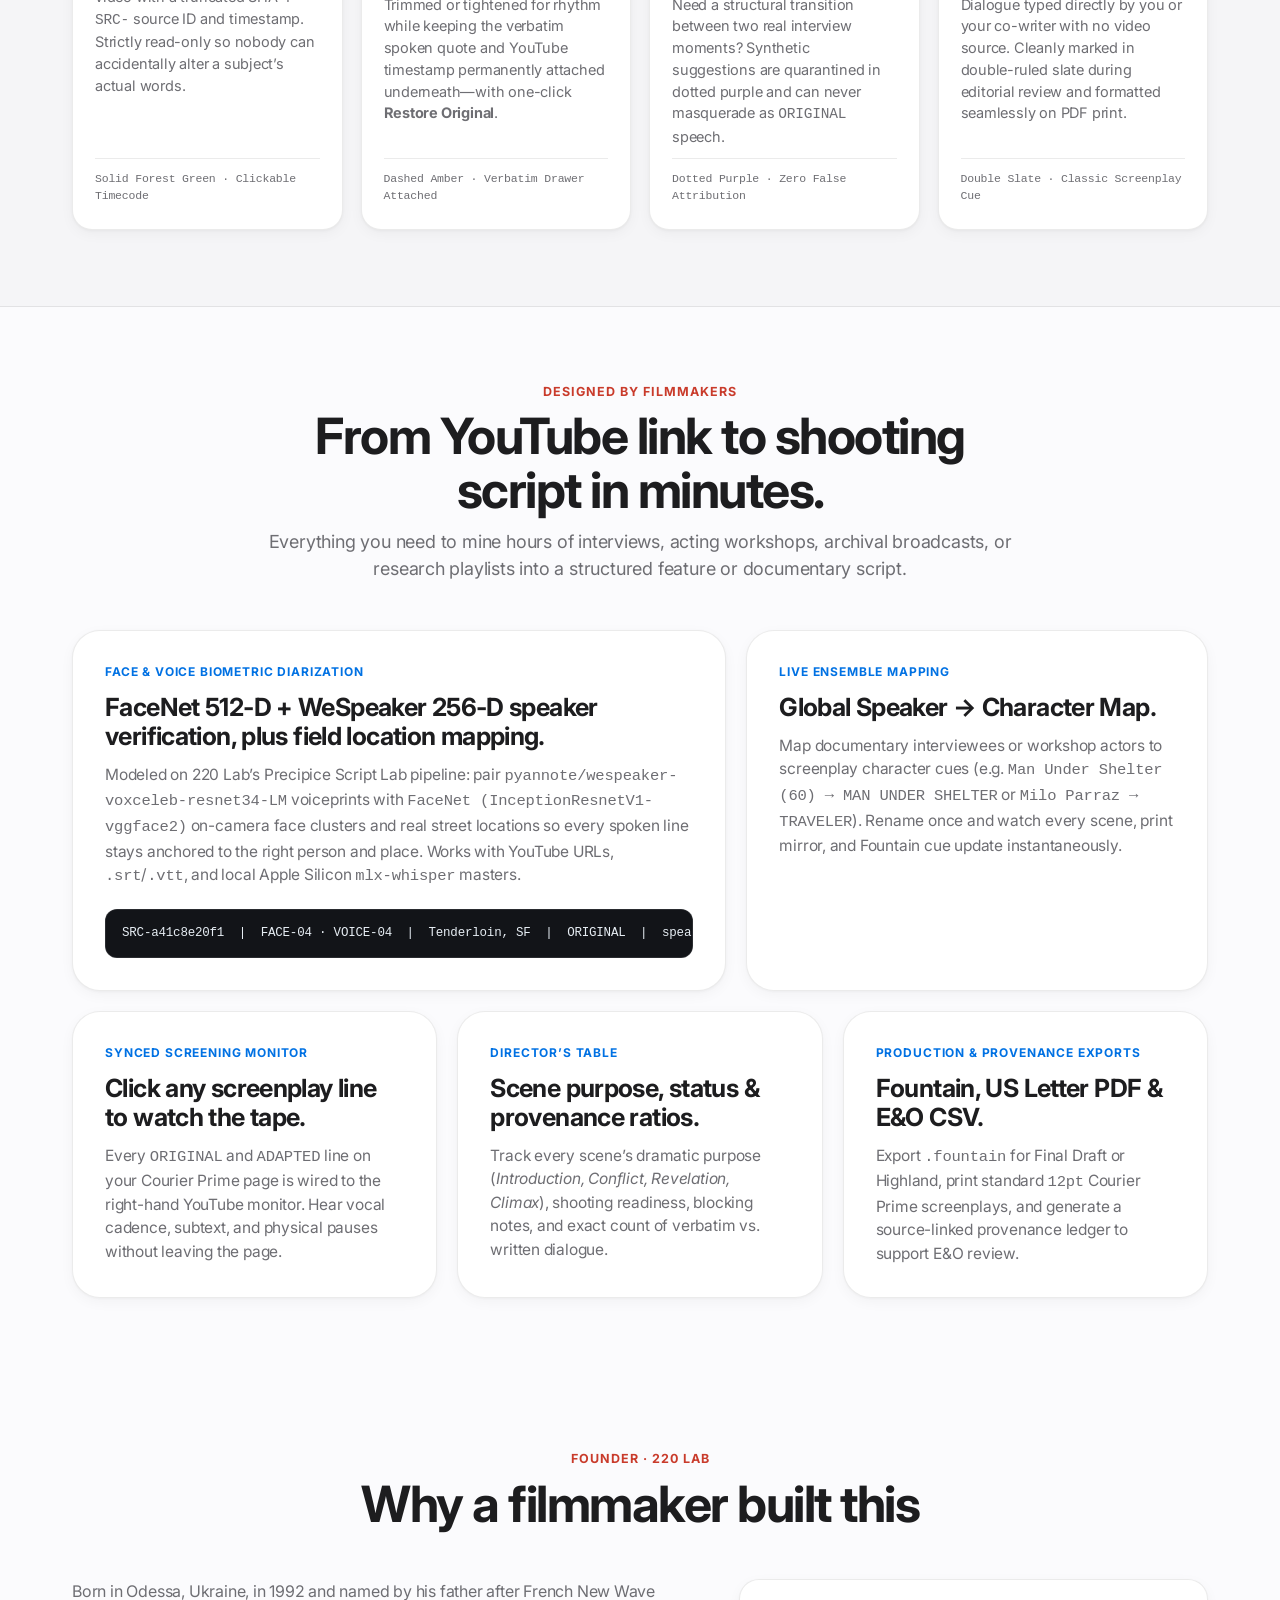
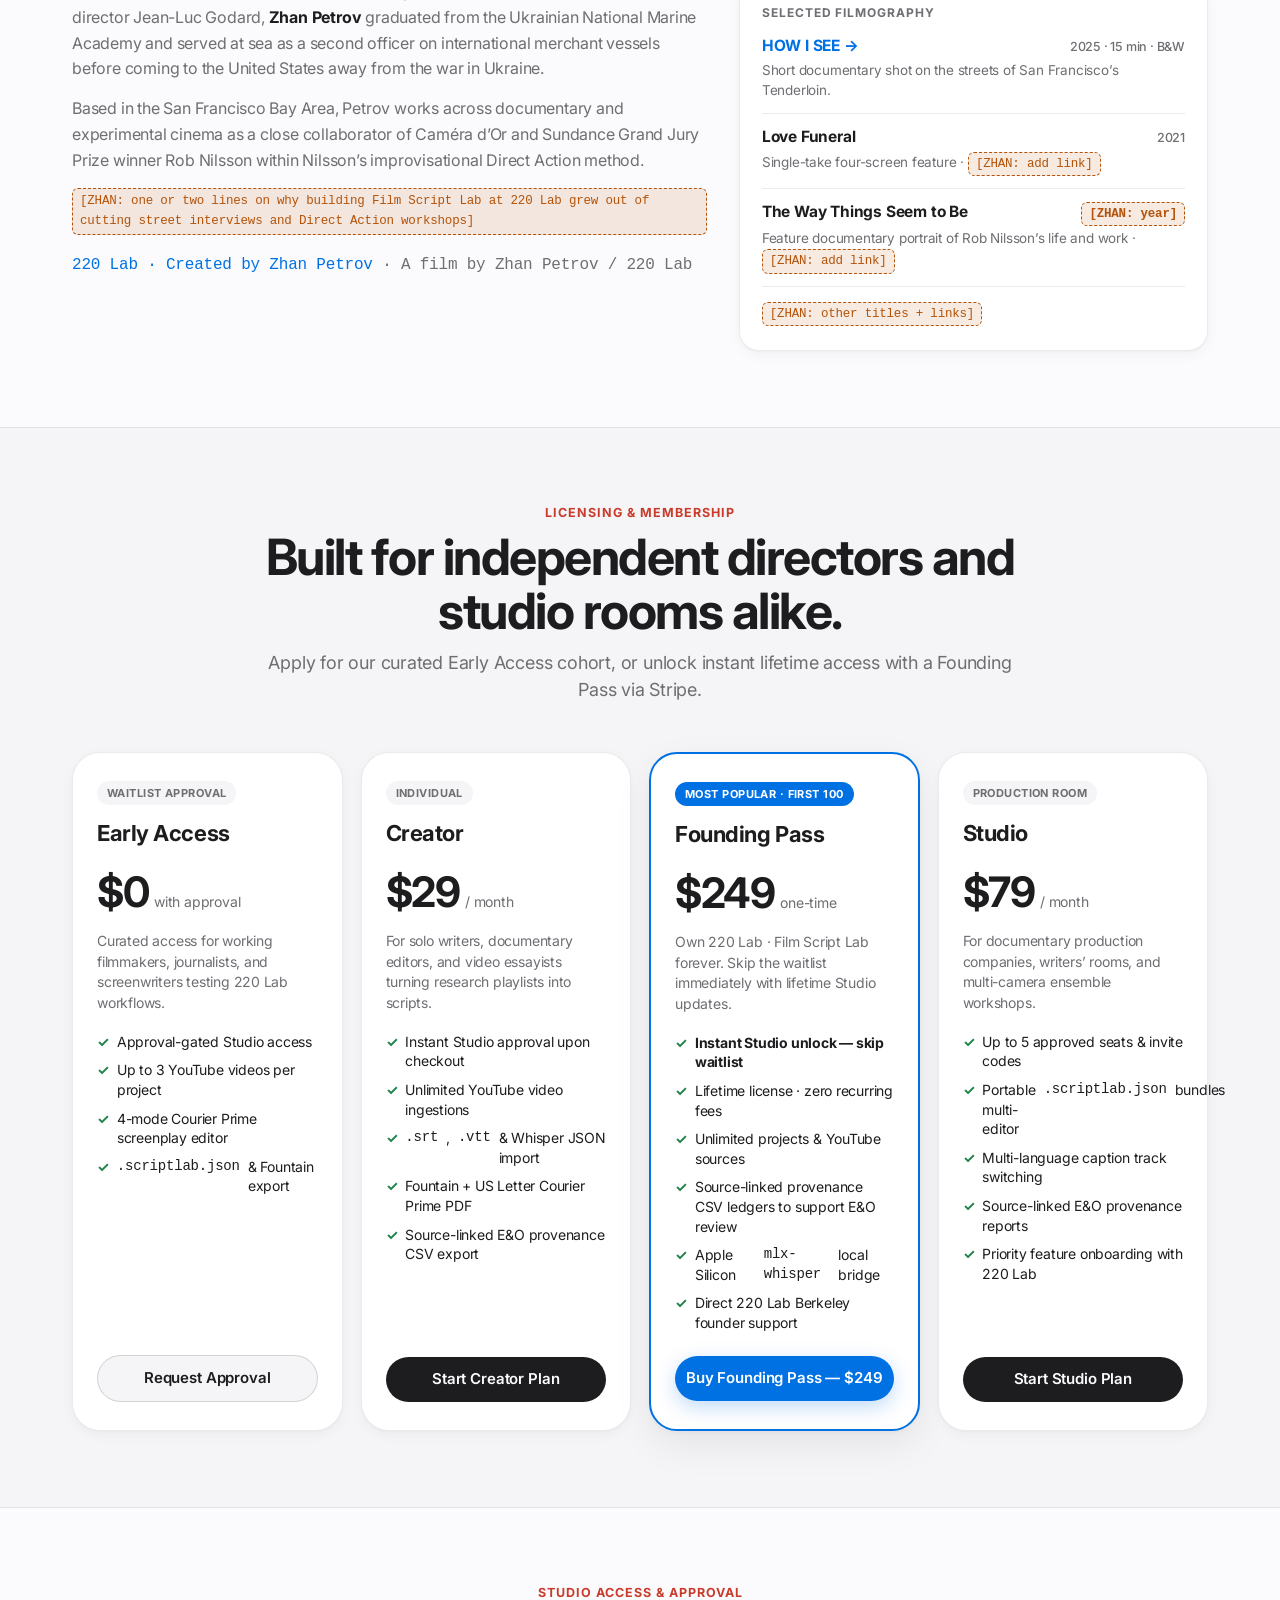
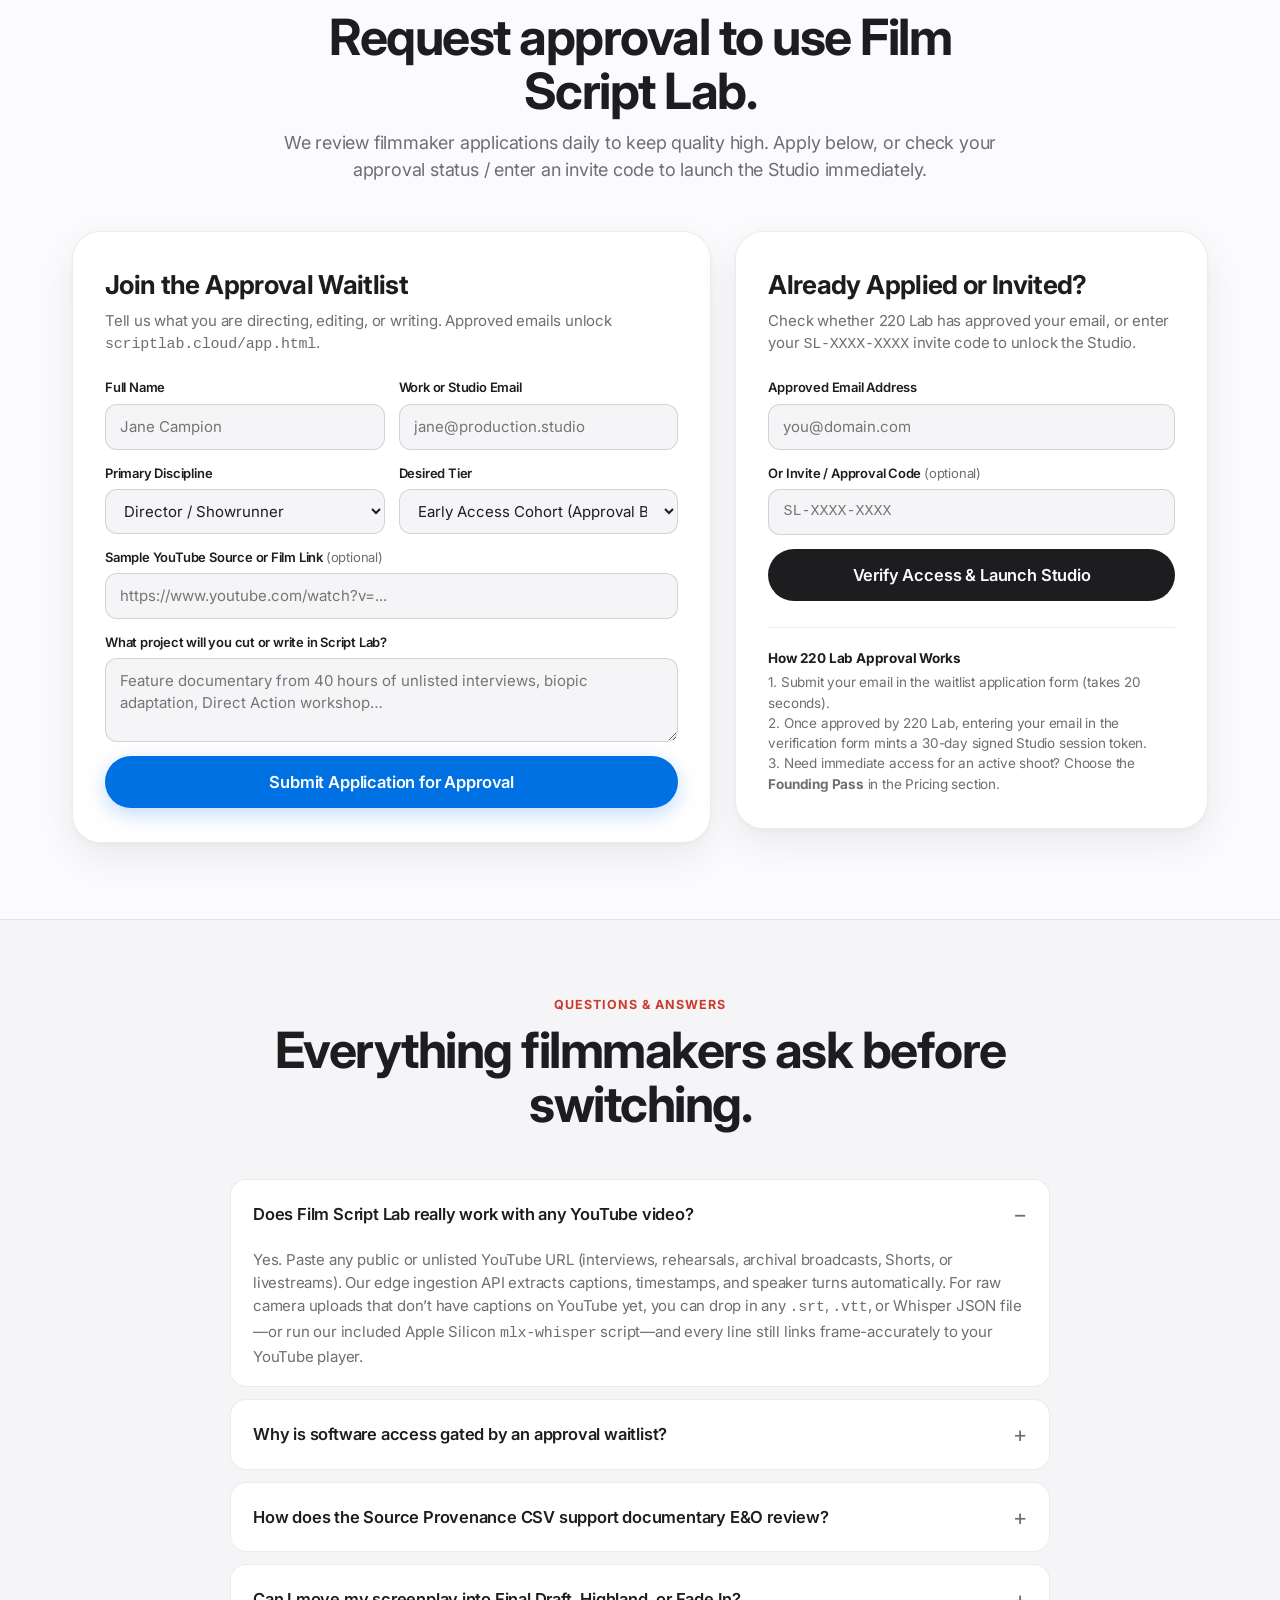
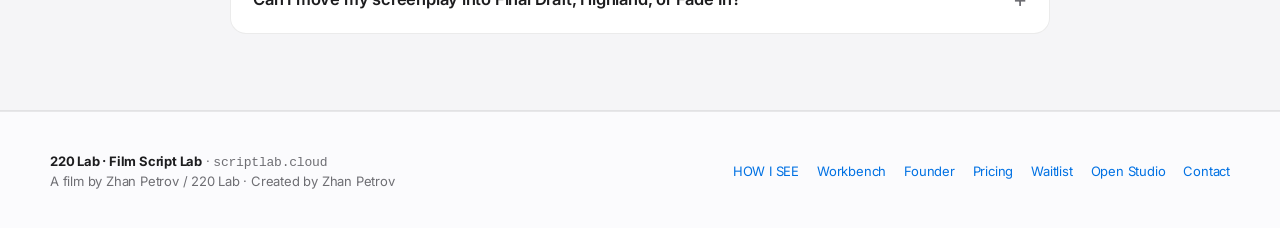
==== commit fa85ffc7: "feat: interviews-only social documentary demo with FaceNet/WeSpeaker biometrics and SF field map" ====
--- a/index.html
+++ b/index.html
@@ -30,7 +30,7 @@
   <link rel="preconnect" href="https://fonts.googleapis.com" />
   <link rel="preconnect" href="https://fonts.gstatic.com" crossorigin />
   <link href="https://fonts.googleapis.com/css2?family=Courier+Prime:ital,wght@0,400;0,700;1,400&family=Inter:wght@400;500;600;700&display=swap" rel="stylesheet" />
-  <link rel="stylesheet" href="styles/apple-product.css?v=20261118" />
+  <link rel="stylesheet" href="styles/apple-product.css?v=20261118b" />
 </head>
 <body id="top">
 
@@ -163,10 +163,10 @@
         <div class="macos-titlebar">
           <div style="display:flex;align-items:center;gap:14px;">
             <div class="macos-dots" aria-hidden="true"><i></i><i></i><i></i></div>
-            <span style="font-size:12.5px;font-weight:700;letter-spacing:0.03em;color:#ece9e1;">220 Lab · Film Script Lab — Interactive Demo</span>
-          </div>
-
-          <div class="showcase-source-tabs" id="demo-source-tabs" role="tablist" aria-label="Demo YouTube video sources"></div>
+            <span style="font-size:12.5px;font-weight:700;letter-spacing:0.03em;color:#ece9e1;">HOW I SEE · Social Documentary Script Lab</span>
+          </div>
+
+          <div class="showcase-source-tabs" id="demo-source-tabs" role="tablist" aria-label="HOW I SEE street interview excerpts"></div>
         </div>
 
         <form class="showcase-url-bar" id="demo-custom-url-form">
@@ -181,15 +181,34 @@
           <button type="submit" class="btn-pill primary sm">+ Ingest Video in Studio</button>
         </form>
 
+        <!-- SOCIAL FIELD MAP + FACE & VOICE BIOMETRICS (Precipice Script Lab Architecture) -->
+        <div class="sc-social-strip" id="demo-social-strip">
+          <div class="sc-map-card">
+            <div class="sc-social-head">
+              <span>San Francisco Field Map · Where Each Voice Was Recorded</span>
+              <span class="sc-social-sub">Click any street pin to filter &amp; cue excerpt</span>
+            </div>
+            <div class="sc-map-stage" id="demo-sf-map" role="region" aria-label="San Francisco Tenderloin and Mission Creek interview locations map"></div>
+          </div>
+
+          <div class="sc-bio-card">
+            <div class="sc-social-head">
+              <span>Face &amp; Voice Recognition Registry</span>
+              <span class="sc-bio-models">FaceNet 512-D · WeSpeaker 256-D</span>
+            </div>
+            <div class="sc-bio-body" id="demo-biometrics-panel"></div>
+          </div>
+        </div>
+
         <div class="showcase-grid">
-          <!-- Col 1: Verbatim YouTube Archive -->
+          <!-- Col 1: Verbatim Street Interview Archive -->
           <div class="sc-col">
             <div class="sc-col-head">
-              <span>YouTube Dialogue Archive</span>
+              <span>Street Interview Archive</span>
               <span id="demo-line-count">0 lines</span>
             </div>
             <div class="sc-search-wrap">
-              <input type="search" id="demo-search" placeholder="Search spoken words, speaker, SRC-id…" aria-label="Search demo archive" />
+              <input type="search" id="demo-search" placeholder="Search spoken words, speaker, FACE/VOICE, SRC-id…" aria-label="Search demo archive" />
             </div>
             <div class="sc-archive-cards" id="demo-archive-list"></div>
           </div>
@@ -296,12 +315,12 @@
 
       <div class="bento-grid">
         <article class="bento-card bento-span-7">
-          <span class="bento-eyebrow">Universal Video Ingestion</span>
-          <h3>Works with any public or unlisted YouTube video—plus local Whisper masters.</h3>
-          <p>
-            Paste any <code>youtube.com</code>, <code>youtu.be</code>, Shorts, or unlisted dailies link. Our edge extractor pulls metadata, captions, timestamps, and 12 automatic dramatic themes in seconds. Working with raw camera uploads without captions? Drop in any <code>.srt</code>, <code>.vtt</code>, or run our included Apple Silicon <code>mlx-whisper</code> CLI companion.
-          </p>
-          <pre class="code-snippet">SRC-a41c8e20f1  |  youtu.be/UF8uR6Z6KLc?t=124s  |  ORIGINAL  |  speakerVerified: true</pre>
+          <span class="bento-eyebrow">Face &amp; Voice Biometric Diarization</span>
+          <h3>FaceNet 512-D + WeSpeaker 256-D speaker verification, plus field location mapping.</h3>
+          <p>
+            Modeled on 220 Lab’s Precipice Script Lab pipeline: pair <code>pyannote/wespeaker-voxceleb-resnet34-LM</code> voiceprints with <code>FaceNet (InceptionResnetV1-vggface2)</code> on-camera face clusters and real street locations so every spoken line stays anchored to the right person and place. Works with YouTube URLs, <code>.srt</code>/<code>.vtt</code>, and local Apple Silicon <code>mlx-whisper</code> masters.
+          </p>
+          <pre class="code-snippet">SRC-a41c8e20f1  |  FACE-04 · VOICE-04  |  Tenderloin, SF  |  ORIGINAL  |  speakerVerified: true</pre>
         </article>
 
         <article class="bento-card bento-span-5">
@@ -652,9 +671,9 @@
   </footer>
 
   <script src="https://www.youtube.com/iframe_api" async></script>
-  <script src="config.js?v=20261118"></script>
-  <script src="scripts/analytics.js?v=20261118"></script>
-  <script src="data/demo_sources.js?v=20261118"></script>
-  <script src="scripts/landing.js?v=20261118"></script>
+  <script src="config.js?v=20261118b"></script>
+  <script src="scripts/analytics.js?v=20261118b"></script>
+  <script src="data/demo_sources.js?v=20261118b"></script>
+  <script src="scripts/landing.js?v=20261118b"></script>
 </body>
 </html>
--- a/styles/apple-product.css
+++ b/styles/apple-product.css
@@ -1705,3 +1705,399 @@
   }
 }
 
+/* ---------- Social Field Map + Face & Voice Biometrics Strip ---------- */
+.sc-social-strip {
+  display: grid;
+  grid-template-columns: minmax(0, 1.12fr) minmax(0, 0.88fr);
+  background: #101318;
+  border-bottom: 1px solid #262b36;
+}
+
+@media (max-width: 920px) {
+  .sc-social-strip {
+    grid-template-columns: 1fr;
+  }
+}
+
+.sc-map-card,
+.sc-bio-card {
+  min-width: 0;
+  max-width: 100%;
+  display: flex;
+  flex-direction: column;
+}
+
+.sc-map-card {
+  border-right: 1px solid #262b36;
+}
+
+@media (max-width: 920px) {
+  .sc-map-card {
+    border-right: 0;
+    border-bottom: 1px solid #262b36;
+  }
+}
+
+.sc-social-head {
+  display: flex;
+  align-items: center;
+  justify-content: space-between;
+  gap: 8px;
+  flex-wrap: wrap;
+  padding: 9px 14px;
+  background: #151921;
+  border-bottom: 1px solid #242934;
+  font-size: 11px;
+  font-weight: 700;
+  text-transform: uppercase;
+  letter-spacing: 0.06em;
+  color: #e4e7ef;
+}
+
+.sc-social-sub {
+  font-weight: 500;
+  text-transform: none;
+  letter-spacing: 0;
+  color: #8f96a6;
+}
+
+.sc-bio-models {
+  font-family: var(--mono);
+  font-size: 10px;
+  color: #6ee7b7;
+  text-transform: none;
+  letter-spacing: 0.02em;
+}
+
+.sc-map-stage {
+  padding: 10px 12px 12px;
+  display: flex;
+  flex-direction: column;
+  gap: 8px;
+}
+
+.sc-sf-svg {
+  width: 100%;
+  height: auto;
+  display: block;
+  border-radius: 8px;
+  border: 1px solid #272d3a;
+  background: #090b0f;
+}
+
+.sc-map-zone {
+  font-family: var(--mono);
+  font-size: 9px;
+  font-weight: 700;
+  fill: rgba(255, 255, 255, 0.55);
+  letter-spacing: 0.1em;
+}
+
+.sc-map-street {
+  font-family: var(--mono);
+  font-size: 8px;
+  fill: rgba(255, 255, 255, 0.4);
+  letter-spacing: 0.08em;
+}
+
+.sc-map-street-strong {
+  font-family: var(--mono);
+  font-size: 8.5px;
+  font-weight: 700;
+  fill: rgba(255, 255, 255, 0.72);
+  letter-spacing: 0.08em;
+}
+
+.sc-map-water {
+  font-family: var(--mono);
+  font-size: 8px;
+  font-weight: 700;
+  fill: #7cc4ff;
+  letter-spacing: 0.06em;
+}
+
+.sc-map-landmark {
+  font-family: var(--font);
+  font-size: 8.5px;
+  fill: #d6dae4;
+}
+
+.sc-map-pin {
+  cursor: pointer;
+  outline: none;
+}
+
+.sc-pin-dot {
+  fill: #242a36;
+  stroke: #ffffff;
+  stroke-width: 1.8;
+  transition: fill 0.16s ease;
+}
+
+.sc-map-pin:hover .sc-pin-dot,
+.sc-map-pin.is-active .sc-pin-dot {
+  fill: #c93b2b;
+  stroke: #ffffff;
+}
+
+.sc-pin-pulse {
+  fill: rgba(201, 59, 43, 0.28);
+  stroke: rgba(201, 59, 43, 0.65);
+  stroke-width: 1.2;
+}
+
+.sc-pin-num {
+  font-family: var(--mono);
+  font-size: 9.5px;
+  font-weight: 700;
+  fill: #ffffff;
+  pointer-events: none;
+}
+
+.sc-pin-tag-bg {
+  fill: rgba(14, 17, 23, 0.92);
+  stroke: rgba(255, 255, 255, 0.22);
+  stroke-width: 1;
+}
+
+.sc-map-pin.is-active .sc-pin-tag-bg {
+  fill: #ffffff;
+  stroke: #ffffff;
+}
+
+.sc-pin-tag-txt {
+  font-family: var(--font);
+  font-size: 9.5px;
+  font-weight: 600;
+  fill: #f0f2f7;
+  pointer-events: none;
+}
+
+.sc-map-pin.is-active .sc-pin-tag-txt {
+  fill: #090b0f;
+}
+
+.sc-map-caption {
+  font-size: 12px;
+  color: #b7becd;
+  display: flex;
+  align-items: center;
+  justify-content: space-between;
+  gap: 8px;
+  flex-wrap: wrap;
+}
+
+.sc-map-caption strong {
+  color: #ffffff;
+}
+
+.sc-map-coords {
+  font-family: var(--mono);
+  font-size: 10.5px;
+  color: #8f96a6;
+}
+
+.sc-bio-body {
+  padding: 12px 14px;
+  display: flex;
+  flex-direction: column;
+  gap: 11px;
+  flex: 1;
+}
+
+.sc-bio-chips {
+  display: flex;
+  flex-wrap: wrap;
+  gap: 6px;
+}
+
+.sc-bio-chip {
+  display: inline-flex;
+  align-items: center;
+  gap: 6px;
+  padding: 4px 9px;
+  border-radius: 999px;
+  background: #171b24;
+  border: 1px solid #2c3342;
+  color: #d6dae4;
+  font-size: 11.5px;
+  font-weight: 600;
+}
+
+.sc-bio-chip:hover {
+  background: #222836;
+  color: #ffffff;
+}
+
+.sc-bio-chip.is-active {
+  background: #ffffff;
+  border-color: #ffffff;
+  color: #090b0f;
+}
+
+.sc-bio-dot {
+  width: 7px;
+  height: 7px;
+  border-radius: 50%;
+  flex-shrink: 0;
+}
+
+.sc-bio-dot.oncam {
+  background: #10b981;
+}
+
+.sc-bio-dot.offcam {
+  background: #94a3b8;
+}
+
+.sc-bio-profile {
+  background: #161a22;
+  border: 1px solid #282f3d;
+  border-radius: 10px;
+  padding: 12px 13px;
+  display: flex;
+  flex-direction: column;
+  gap: 9px;
+  flex: 1;
+}
+
+.sc-bio-top {
+  display: flex;
+  align-items: flex-start;
+  justify-content: space-between;
+  gap: 10px;
+  flex-wrap: wrap;
+}
+
+.sc-bio-name {
+  font-size: 15px;
+  font-weight: 700;
+  color: #ffffff;
+}
+
+.sc-bio-loc {
+  font-size: 12px;
+  color: #9ba3b4;
+  margin-top: 2px;
+}
+
+.sc-bio-cue {
+  display: flex;
+  flex-direction: column;
+  align-items: flex-end;
+  gap: 2px;
+  font-size: 10px;
+  text-transform: uppercase;
+  letter-spacing: 0.06em;
+  color: #8f96a6;
+}
+
+.sc-bio-cue code {
+  font-family: var(--courier);
+  font-size: 12px;
+  font-weight: 700;
+  color: #f6f1e5;
+  background: #0d1016;
+  border: 1px solid #2e3545;
+  padding: 2px 7px;
+  border-radius: 4px;
+}
+
+.sc-bio-badges {
+  display: flex;
+  flex-wrap: wrap;
+  gap: 6px;
+}
+
+.sc-bio-badge {
+  font-family: var(--mono);
+  font-size: 10.5px;
+  font-weight: 600;
+  padding: 3px 8px;
+  border-radius: 5px;
+}
+
+.sc-bio-badge.face {
+  background: rgba(16, 185, 129, 0.14);
+  border: 1px solid rgba(16, 185, 129, 0.4);
+  color: #6ee7b7;
+}
+
+.sc-bio-badge.voice {
+  background: rgba(56, 189, 248, 0.13);
+  border: 1px solid rgba(56, 189, 248, 0.36);
+  color: #7dd3fc;
+}
+
+.sc-bio-badge.offcam {
+  background: rgba(148, 163, 184, 0.14);
+  border: 1px solid rgba(148, 163, 184, 0.35);
+  color: #cbd5e1;
+}
+
+.sc-bio-note {
+  font-size: 12.5px;
+  line-height: 1.5;
+  color: #c7cddb;
+}
+
+.sc-bio-foot {
+  margin-top: auto;
+  padding-top: 8px;
+  border-top: 1px solid #252b38;
+  display: flex;
+  align-items: center;
+  justify-content: space-between;
+  gap: 8px;
+  flex-wrap: wrap;
+  font-size: 11px;
+  color: #9ba3b4;
+}
+
+.sc-bio-foot a {
+  color: #ffffff;
+  font-weight: 600;
+  text-decoration: underline;
+}
+
+/* Biometric micro-tags inside Dialogue Archive cards */
+.sc-card-biometrics {
+  display: flex;
+  flex-wrap: wrap;
+  gap: 4px;
+  margin-bottom: 6px;
+}
+
+.sc-mini-tag {
+  font-family: var(--mono);
+  font-size: 9.5px;
+  font-weight: 600;
+  padding: 1px 5px;
+  border-radius: 4px;
+}
+
+.sc-mini-tag.face {
+  background: rgba(16, 185, 129, 0.15);
+  color: #6ee7b7;
+  border: 1px solid rgba(16, 185, 129, 0.32);
+}
+
+.sc-mini-tag.voice {
+  background: rgba(56, 189, 248, 0.14);
+  color: #7dd3fc;
+  border: 1px solid rgba(56, 189, 248, 0.3);
+}
+
+.sc-mini-tag.offcam {
+  background: rgba(148, 163, 184, 0.14);
+  color: #cbd5e1;
+  border: 1px solid rgba(148, 163, 184, 0.28);
+}
+
+.sc-mini-tag.loc {
+  background: rgba(255, 255, 255, 0.06);
+  color: #c8cedb;
+  border: 1px solid rgba(255, 255, 255, 0.14);
+}
+
+
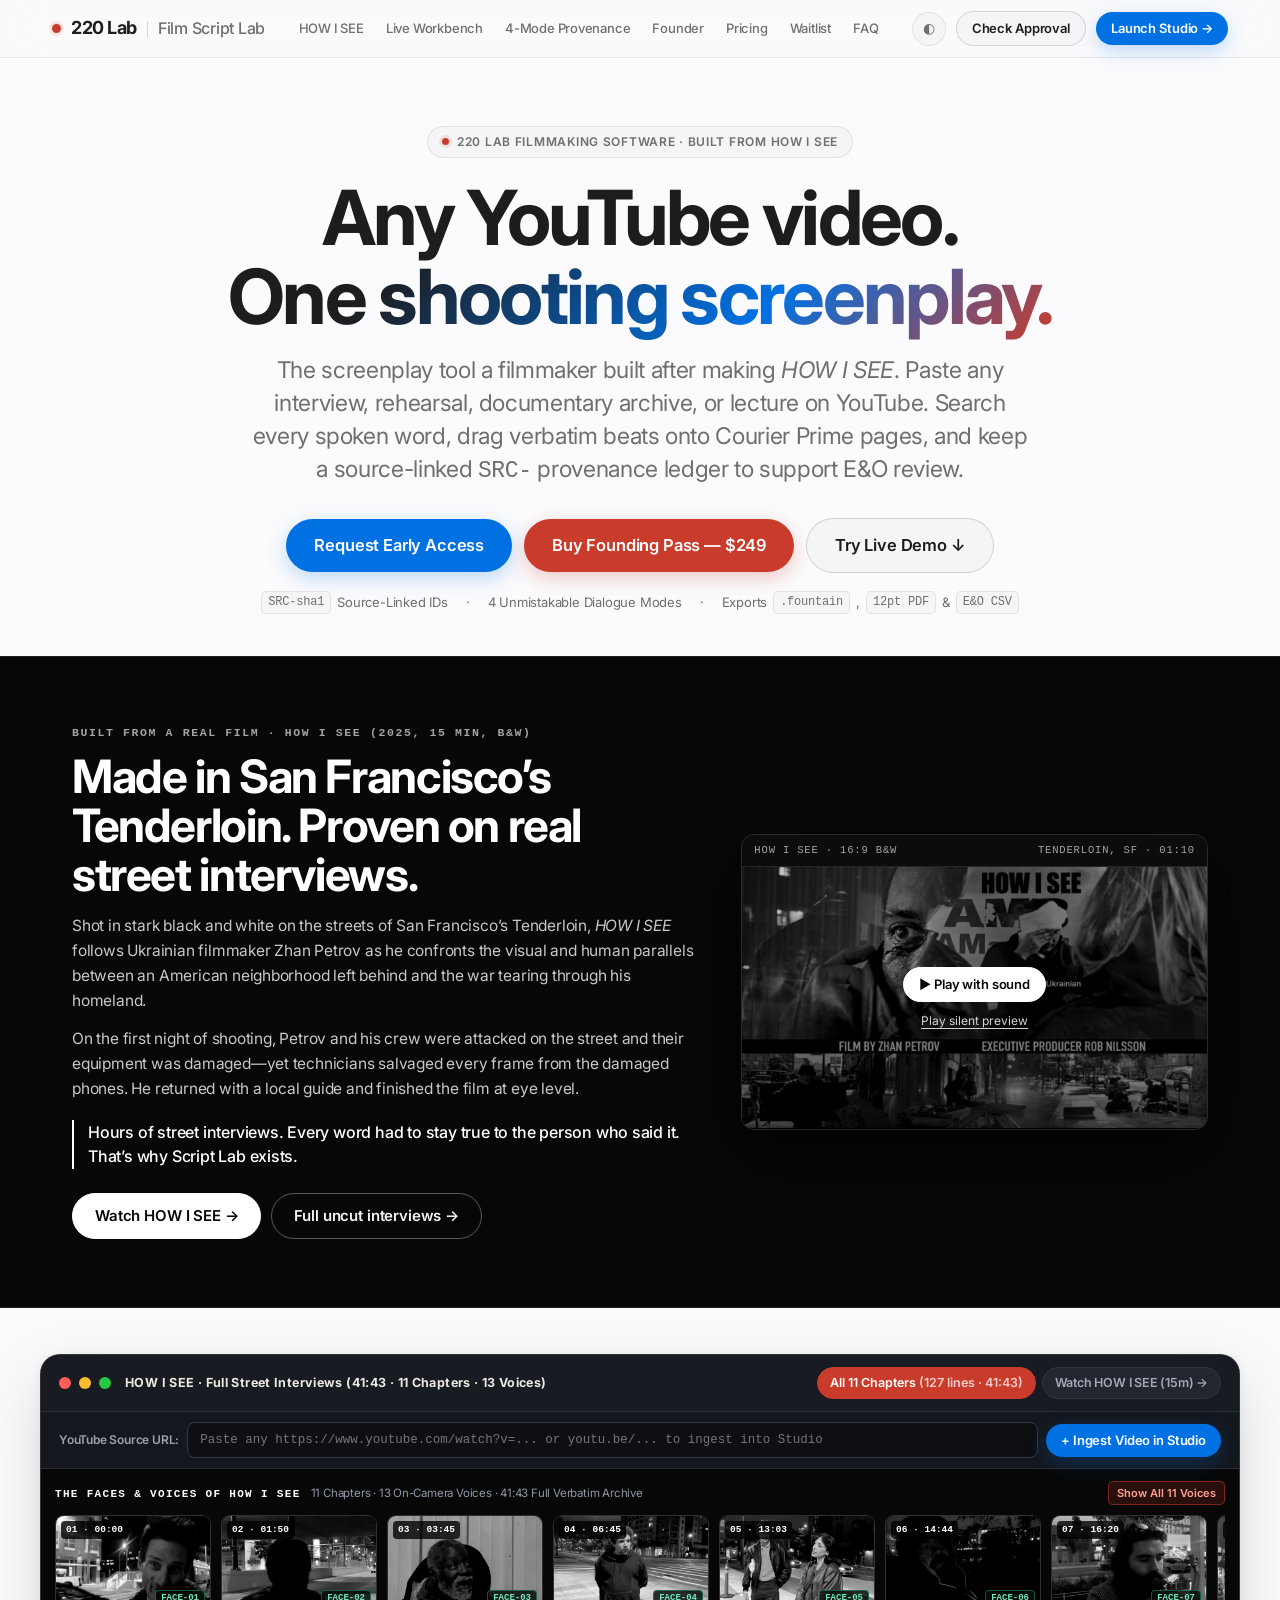
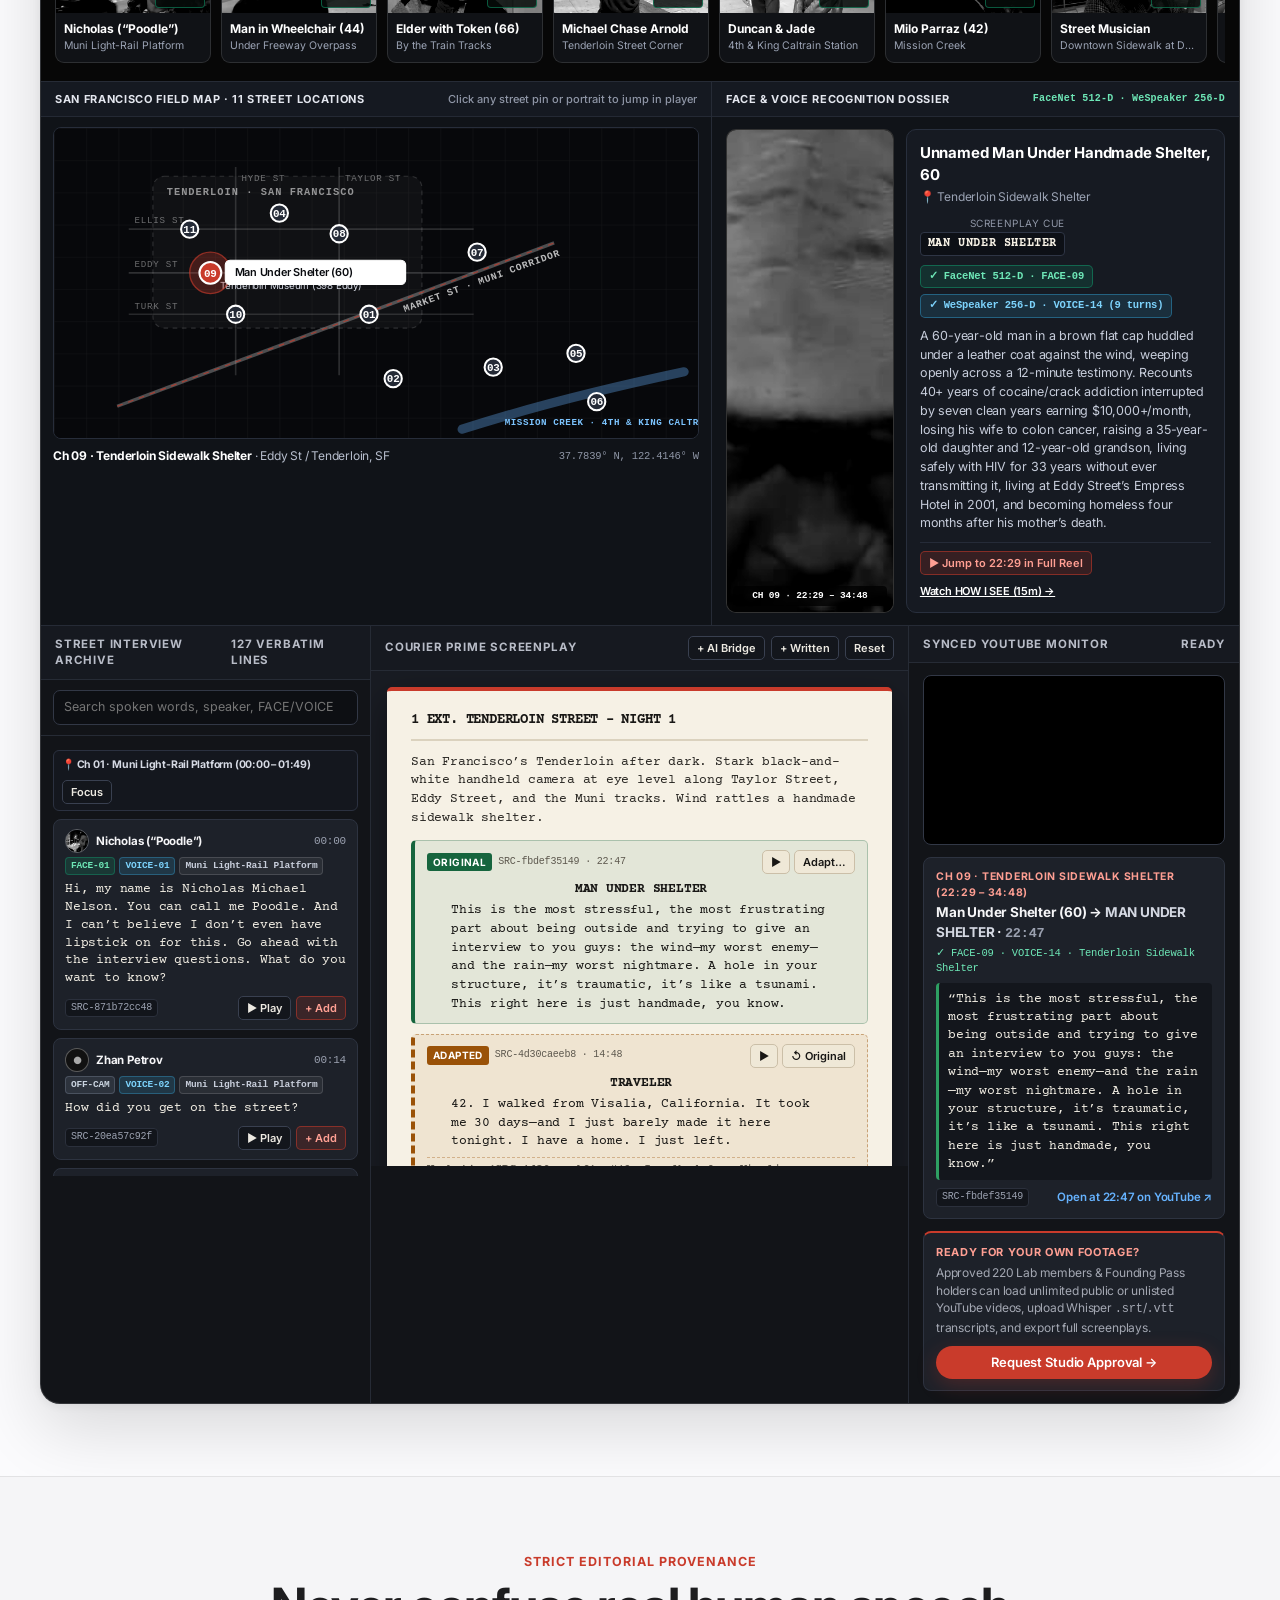
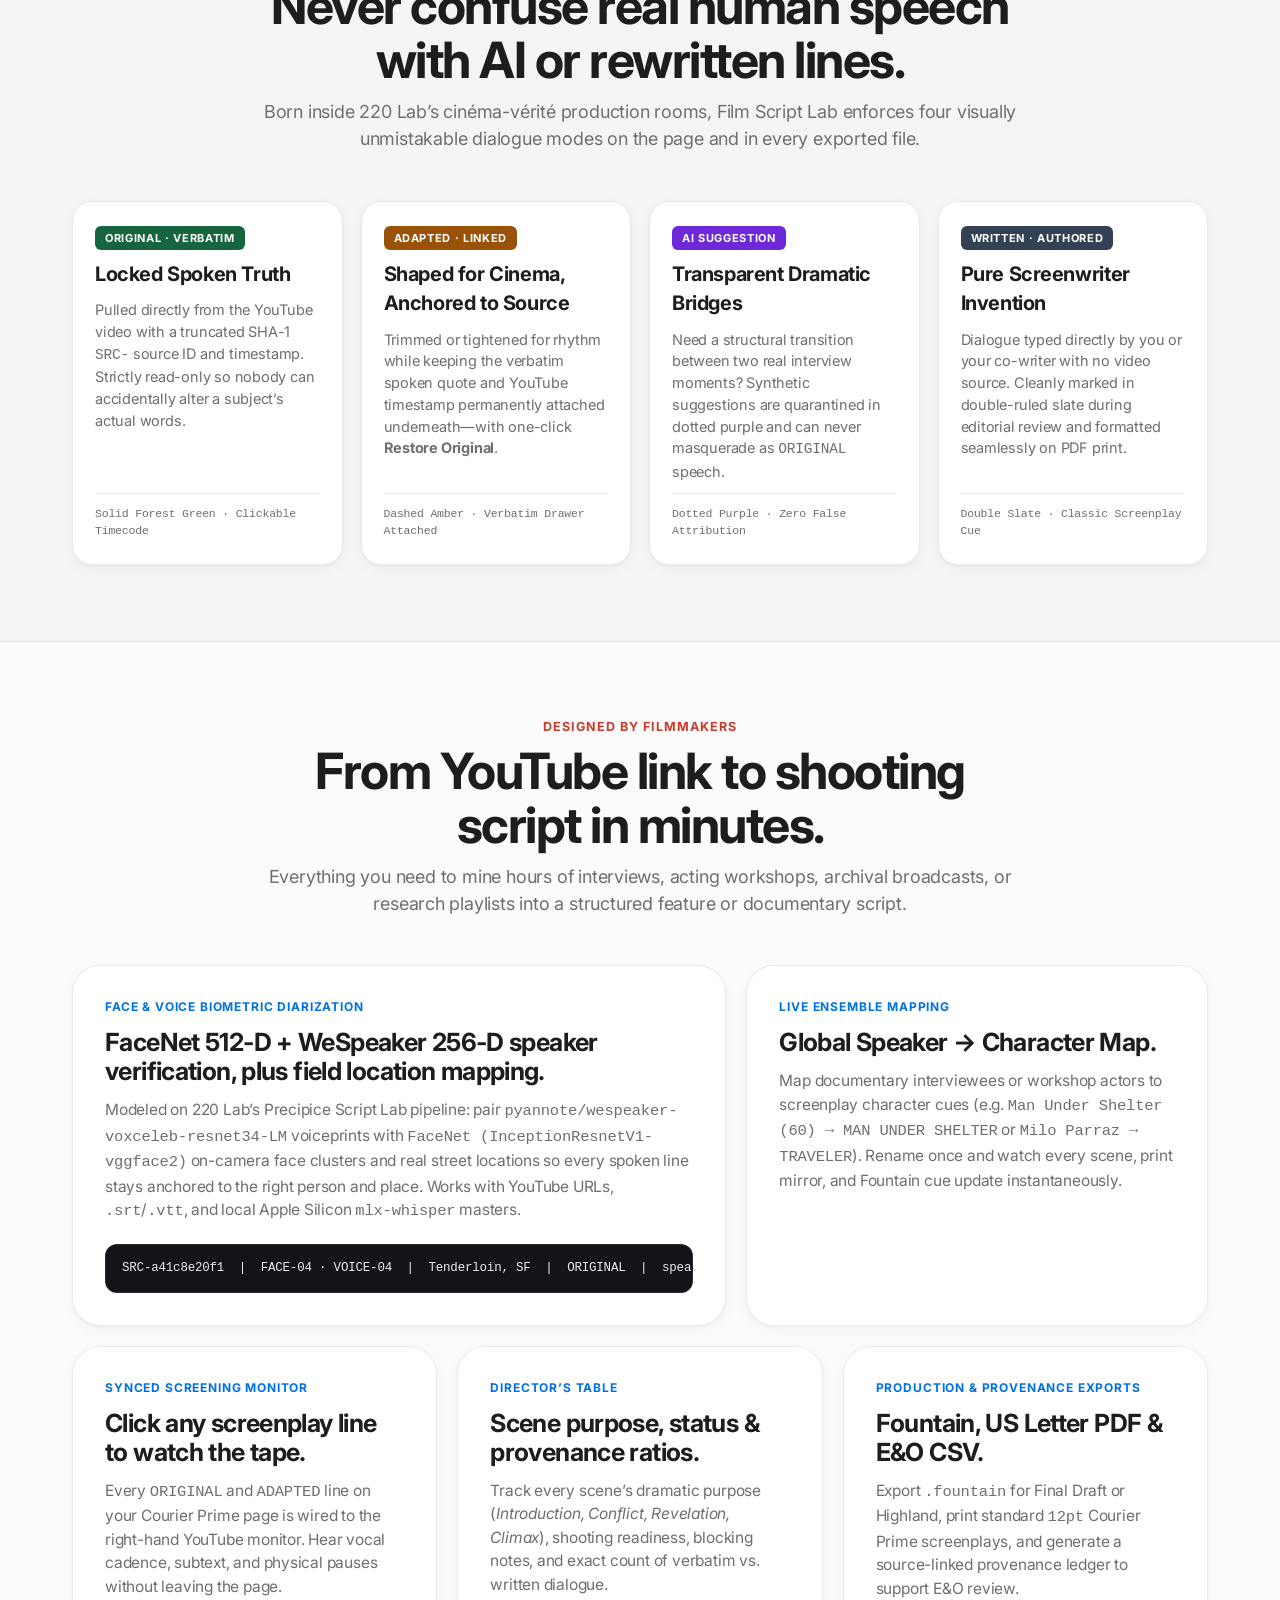
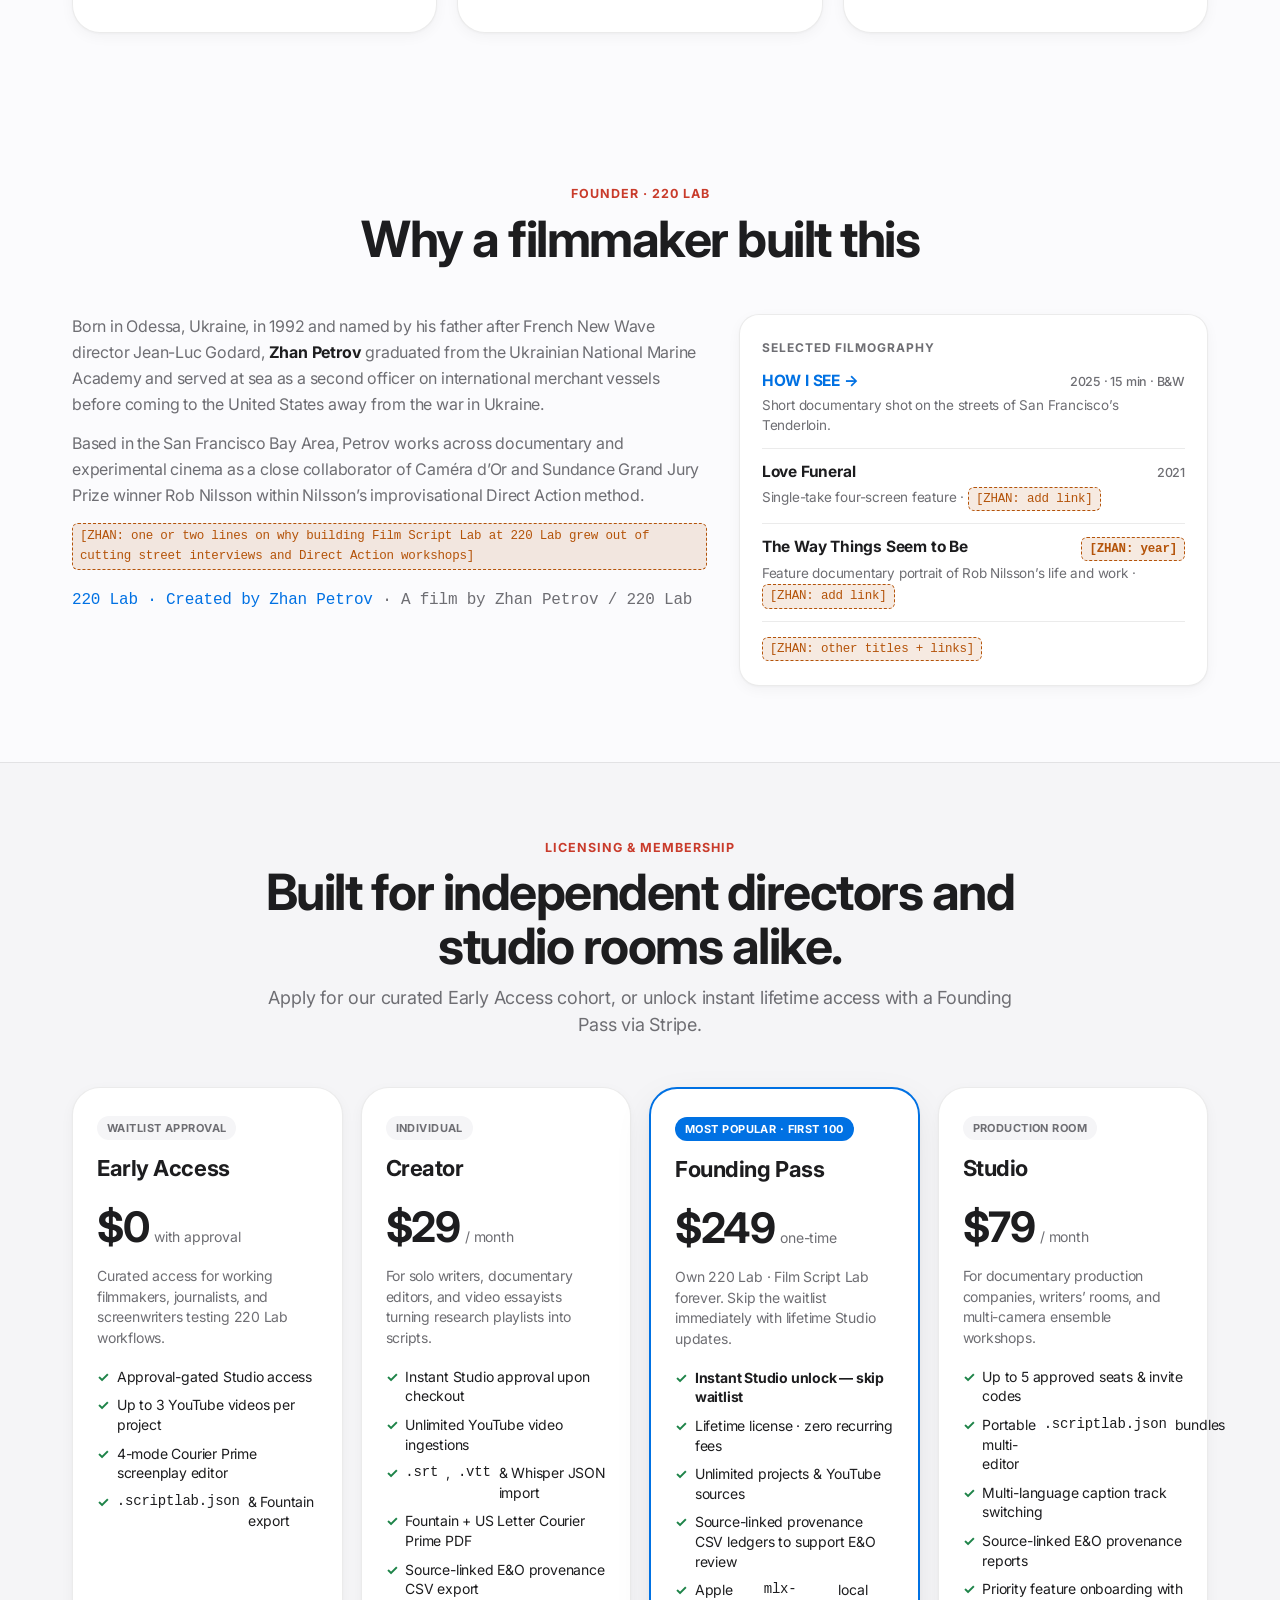
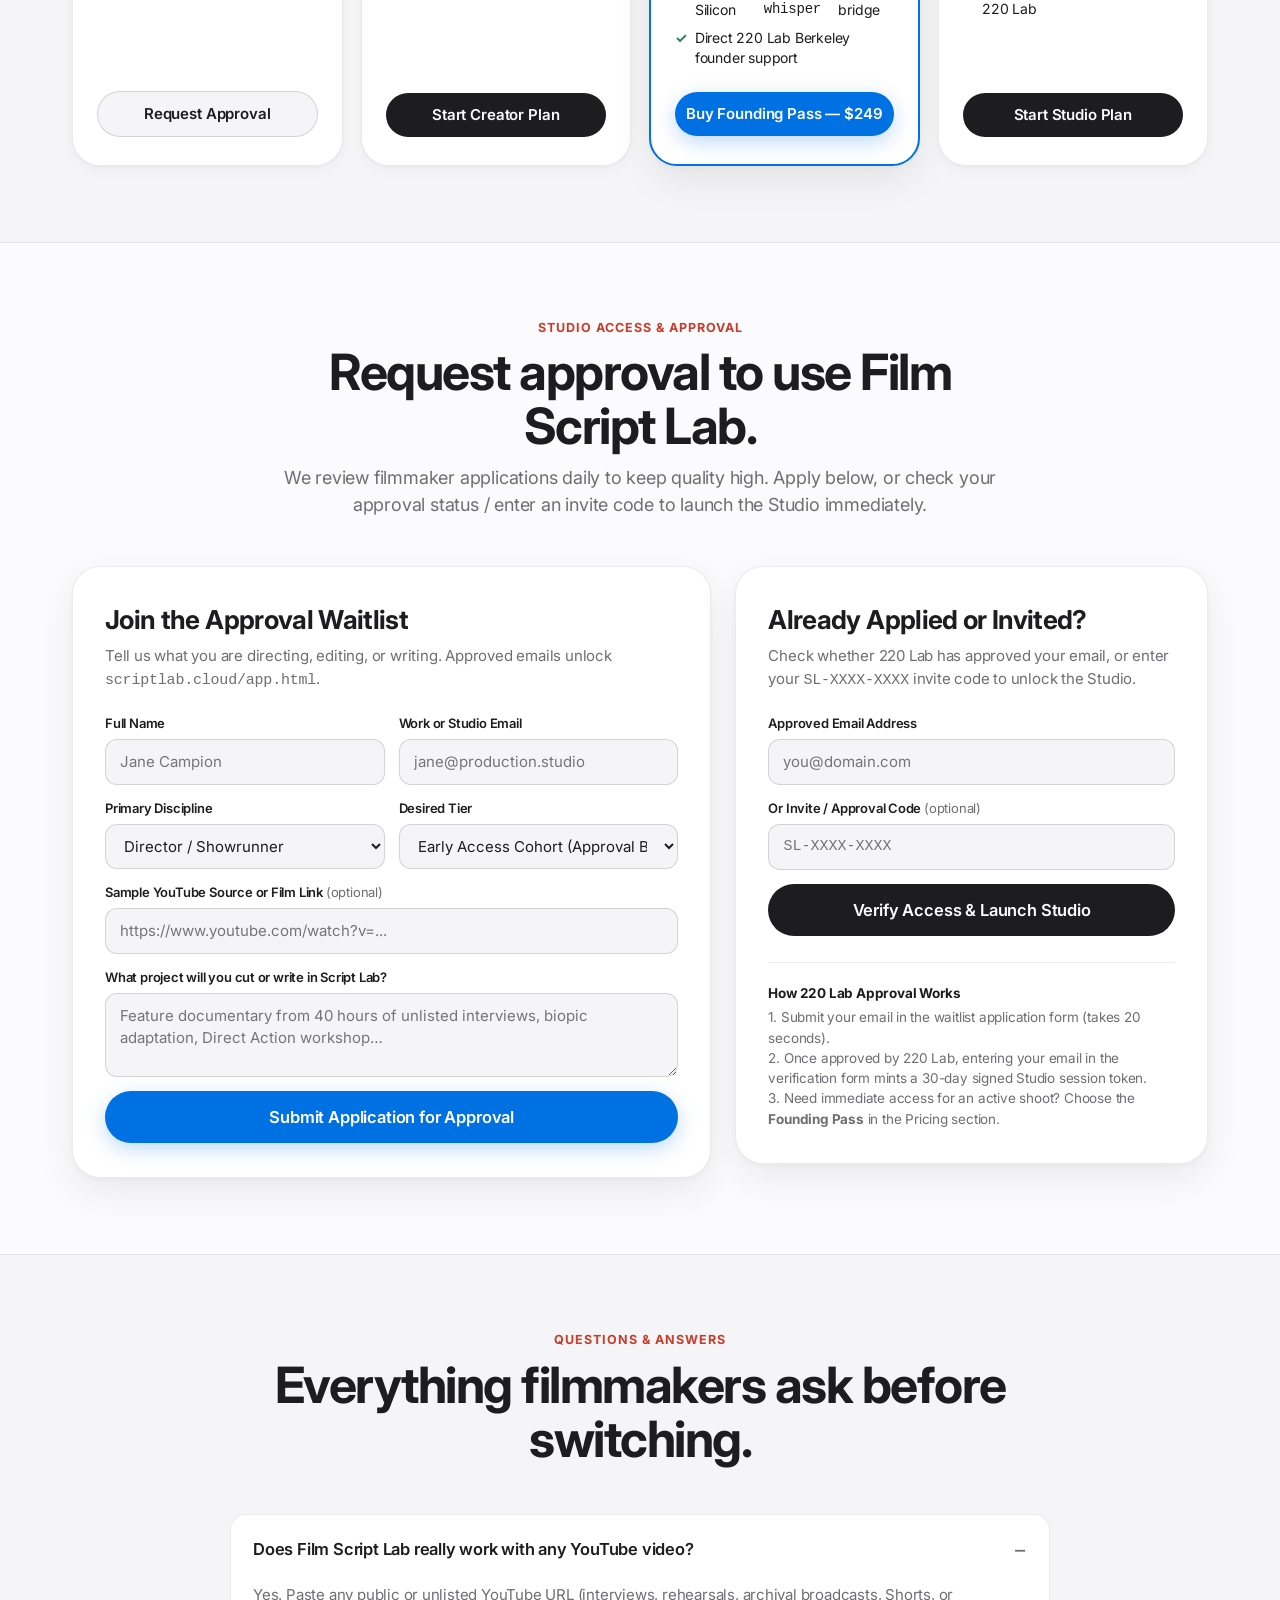
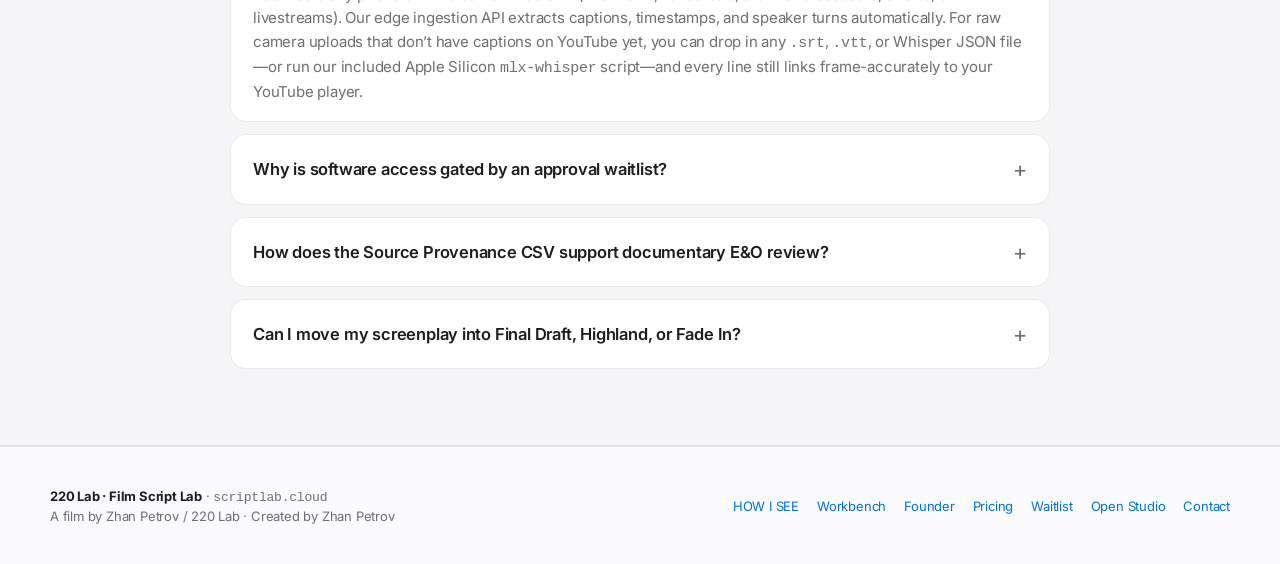
==== commit 26fdf86a: "feat: full 41:43 11-chapter HOW I SEE street interviews demo with real B&W subject portraits and 11-" ====
--- a/index.html
+++ b/index.html
@@ -30,7 +30,7 @@
   <link rel="preconnect" href="https://fonts.googleapis.com" />
   <link rel="preconnect" href="https://fonts.gstatic.com" crossorigin />
   <link href="https://fonts.googleapis.com/css2?family=Courier+Prime:ital,wght@0,400;0,700;1,400&family=Inter:wght@400;500;600;700&display=swap" rel="stylesheet" />
-  <link rel="stylesheet" href="styles/apple-product.css?v=20261118b" />
+  <link rel="stylesheet" href="styles/apple-product.css?v=20261118c" />
 </head>
 <body id="top">
 
@@ -163,10 +163,10 @@
         <div class="macos-titlebar">
           <div style="display:flex;align-items:center;gap:14px;">
             <div class="macos-dots" aria-hidden="true"><i></i><i></i><i></i></div>
-            <span style="font-size:12.5px;font-weight:700;letter-spacing:0.03em;color:#ece9e1;">HOW I SEE · Social Documentary Script Lab</span>
-          </div>
-
-          <div class="showcase-source-tabs" id="demo-source-tabs" role="tablist" aria-label="HOW I SEE street interview excerpts"></div>
+            <span style="font-size:12.5px;font-weight:700;letter-spacing:0.03em;color:#ece9e1;">HOW I SEE · Full Street Interviews (41:43 · 11 Chapters · 13 Voices)</span>
+          </div>
+
+          <div class="showcase-source-tabs" id="demo-source-tabs" role="tablist" aria-label="HOW I SEE full street interviews"></div>
         </div>
 
         <form class="showcase-url-bar" id="demo-custom-url-form">
@@ -181,19 +181,22 @@
           <button type="submit" class="btn-pill primary sm">+ Ingest Video in Studio</button>
         </form>
 
+        <!-- DRAMATIC B&W SUBJECT PORTRAIT FILMSTRIP (ALL 11 CHAPTERS) -->
+        <div class="sc-cast-strip" id="demo-cast-strip" aria-label="On-camera street interview subjects"></div>
+
         <!-- SOCIAL FIELD MAP + FACE & VOICE BIOMETRICS (Precipice Script Lab Architecture) -->
         <div class="sc-social-strip" id="demo-social-strip">
           <div class="sc-map-card">
             <div class="sc-social-head">
-              <span>San Francisco Field Map · Where Each Voice Was Recorded</span>
-              <span class="sc-social-sub">Click any street pin to filter &amp; cue excerpt</span>
+              <span>San Francisco Field Map · 11 Street Locations</span>
+              <span class="sc-social-sub">Click any street pin or portrait to jump in player</span>
             </div>
             <div class="sc-map-stage" id="demo-sf-map" role="region" aria-label="San Francisco Tenderloin and Mission Creek interview locations map"></div>
           </div>
 
           <div class="sc-bio-card">
             <div class="sc-social-head">
-              <span>Face &amp; Voice Recognition Registry</span>
+              <span>Face &amp; Voice Recognition Dossier</span>
               <span class="sc-bio-models">FaceNet 512-D · WeSpeaker 256-D</span>
             </div>
             <div class="sc-bio-body" id="demo-biometrics-panel"></div>
@@ -671,9 +674,9 @@
   </footer>
 
   <script src="https://www.youtube.com/iframe_api" async></script>
-  <script src="config.js?v=20261118b"></script>
-  <script src="scripts/analytics.js?v=20261118b"></script>
-  <script src="data/demo_sources.js?v=20261118b"></script>
-  <script src="scripts/landing.js?v=20261118b"></script>
+  <script src="config.js?v=20261118c"></script>
+  <script src="scripts/analytics.js?v=20261118c"></script>
+  <script src="data/demo_sources.js?v=20261118c"></script>
+  <script src="scripts/landing.js?v=20261118c"></script>
 </body>
 </html>
--- a/styles/apple-product.css
+++ b/styles/apple-product.css
@@ -2100,4 +2100,211 @@
   border: 1px solid rgba(255, 255, 255, 0.14);
 }
 
-
+/* ---------- Dramatic B&W Cast Portrait Filmstrip (11 Chapters) ---------- */
+.sc-cast-strip {
+  background: #070707;
+  border-bottom: 1px solid #262b36;
+  padding: 12px 14px 14px;
+}
+
+.sc-cast-head {
+  display: flex;
+  align-items: center;
+  justify-content: space-between;
+  gap: 10px;
+  flex-wrap: wrap;
+  margin-bottom: 10px;
+}
+
+.sc-cast-title-wrap {
+  display: flex;
+  align-items: baseline;
+  gap: 10px;
+  flex-wrap: wrap;
+}
+
+.sc-cast-kicker {
+  font-family: var(--mono);
+  font-size: 11px;
+  font-weight: 700;
+  letter-spacing: 0.12em;
+  color: #ffffff;
+}
+
+.sc-cast-meta {
+  font-size: 11.5px;
+  color: #8f96a6;
+}
+
+.sc-cast-rail {
+  display: flex;
+  gap: 10px;
+  overflow-x: auto;
+  padding-bottom: 4px;
+  scrollbar-width: thin;
+  scrollbar-color: #363d4d #0c0e12;
+}
+
+.sc-cast-card {
+  flex: 0 0 156px;
+  text-align: left;
+  background: #101216;
+  border: 1px solid rgba(255, 255, 255, 0.12);
+  border-radius: 9px;
+  overflow: hidden;
+  transition: transform 0.16s ease, border-color 0.16s ease, box-shadow 0.16s ease;
+}
+
+.sc-cast-card:hover {
+  border-color: rgba(255, 255, 255, 0.42);
+  transform: translateY(-2px);
+}
+
+.sc-cast-card.is-active {
+  border-color: #c93b2b;
+  box-shadow: 0 0 0 2px rgba(201, 59, 43, 0.38);
+}
+
+.sc-cast-img-wrap {
+  position: relative;
+  aspect-ratio: 16 / 10;
+  background: #000000;
+  overflow: hidden;
+}
+
+.sc-cast-img-wrap img {
+  width: 100%;
+  height: 100%;
+  object-fit: cover;
+  display: block;
+  filter: grayscale(100%) contrast(1.22);
+  transition: transform 0.25s ease;
+}
+
+.sc-cast-card:hover .sc-cast-img-wrap img {
+  transform: scale(1.04);
+}
+
+.sc-cast-num {
+  position: absolute;
+  top: 5px;
+  left: 5px;
+  font-family: var(--mono);
+  font-size: 9.5px;
+  font-weight: 700;
+  color: #ffffff;
+  background: rgba(0, 0, 0, 0.78);
+  padding: 2px 5px;
+  border-radius: 4px;
+}
+
+.sc-cast-face-hud {
+  position: absolute;
+  bottom: 5px;
+  right: 5px;
+  font-family: var(--mono);
+  font-size: 9px;
+  font-weight: 700;
+  color: #6ee7b7;
+  background: rgba(7, 12, 10, 0.84);
+  border: 1px solid rgba(16, 185, 129, 0.45);
+  padding: 1px 5px;
+  border-radius: 4px;
+}
+
+.sc-cast-info {
+  padding: 7px 8px 8px;
+}
+
+.sc-cast-name {
+  font-size: 12px;
+  font-weight: 700;
+  color: #ffffff;
+  white-space: nowrap;
+  overflow: hidden;
+  text-overflow: ellipsis;
+}
+
+.sc-cast-loc {
+  font-size: 10.5px;
+  color: #9ba3b4;
+  white-space: nowrap;
+  overflow: hidden;
+  text-overflow: ellipsis;
+  margin-top: 1px;
+}
+
+/* ---------- Large Portrait inside Biometric Dossier ---------- */
+.sc-bio-dossier {
+  display: grid;
+  grid-template-columns: 168px minmax(0, 1fr);
+  gap: 12px;
+  flex: 1;
+}
+
+@media (max-width: 600px) {
+  .sc-bio-dossier {
+    grid-template-columns: 1fr;
+  }
+}
+
+.sc-bio-portrait {
+  position: relative;
+  border-radius: 10px;
+  overflow: hidden;
+  border: 1px solid rgba(255, 255, 255, 0.2);
+  background: #000000;
+  min-height: 168px;
+}
+
+.sc-bio-portrait img {
+  width: 100%;
+  height: 100%;
+  object-fit: cover;
+  display: block;
+  filter: grayscale(100%) contrast(1.25);
+}
+
+.sc-bio-portrait-tag {
+  position: absolute;
+  left: 6px;
+  right: 6px;
+  bottom: 6px;
+  font-family: var(--mono);
+  font-size: 9.5px;
+  font-weight: 700;
+  text-align: center;
+  color: #ffffff;
+  background: rgba(0, 0, 0, 0.8);
+  padding: 3px 6px;
+  border-radius: 4px;
+}
+
+/* Archive speaker face avatar */
+.sc-card-spk-wrap {
+  display: inline-flex;
+  align-items: center;
+  gap: 7px;
+  min-width: 0;
+}
+
+.sc-card-avatar {
+  width: 24px;
+  height: 24px;
+  border-radius: 50%;
+  object-fit: cover;
+  border: 1px solid rgba(255, 255, 255, 0.28);
+  filter: grayscale(100%) contrast(1.2);
+  flex-shrink: 0;
+}
+
+.sc-card-avatar.offcam-dot {
+  display: inline-grid;
+  place-items: center;
+  background: #1e2430;
+  color: #94a3b8;
+  font-size: 10px;
+}
+
+
+
